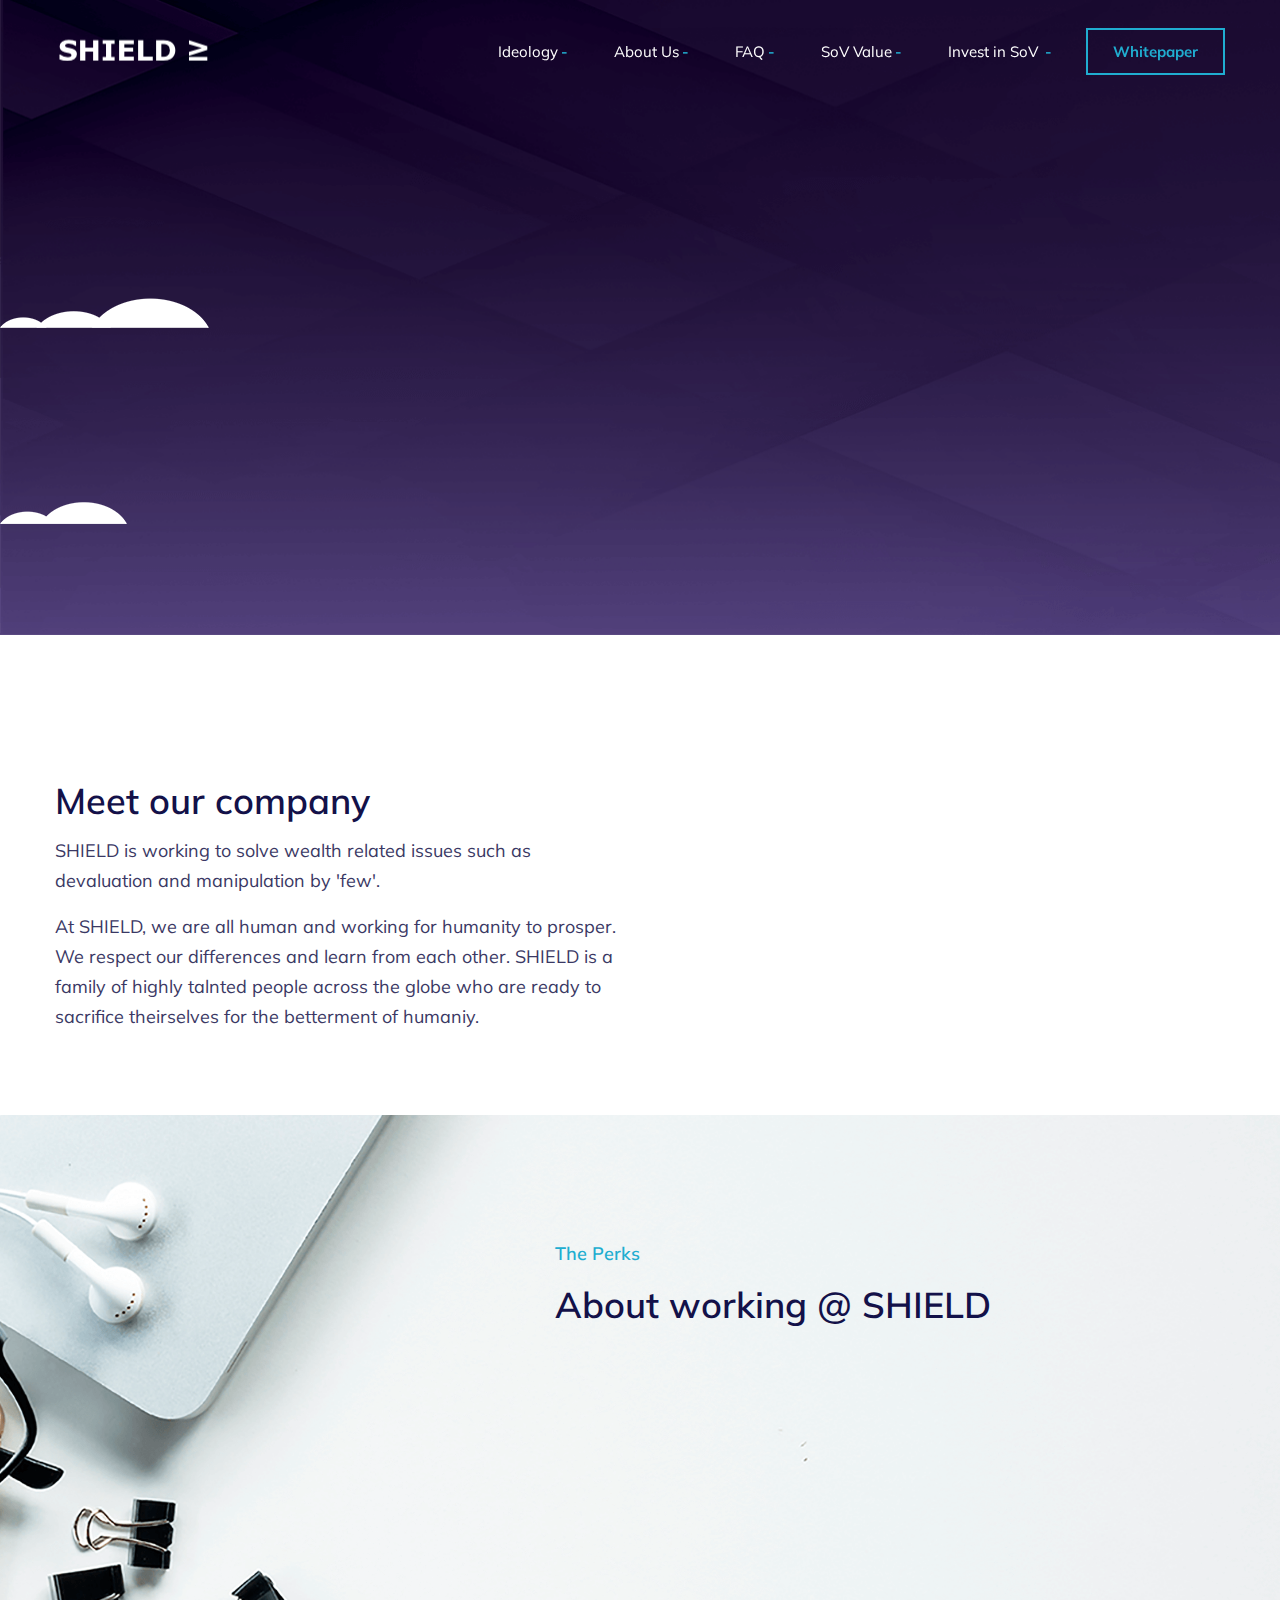
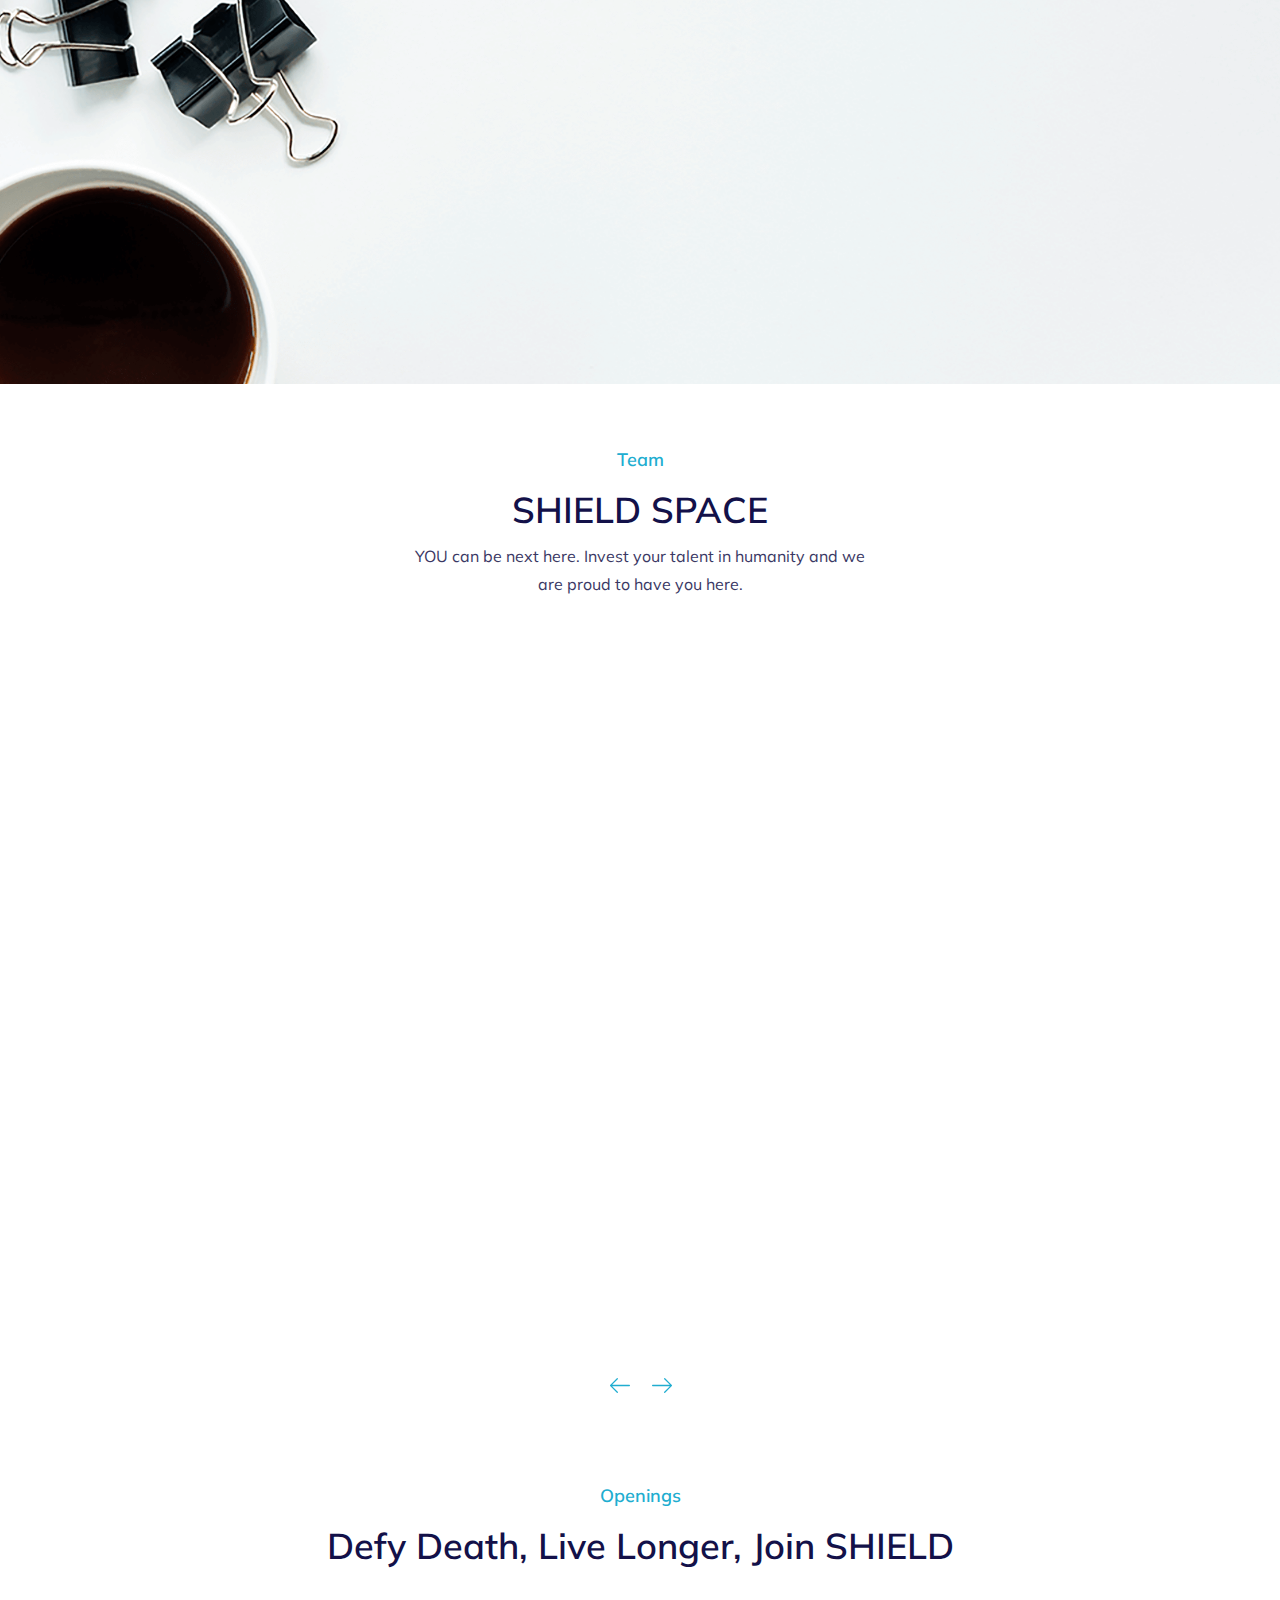
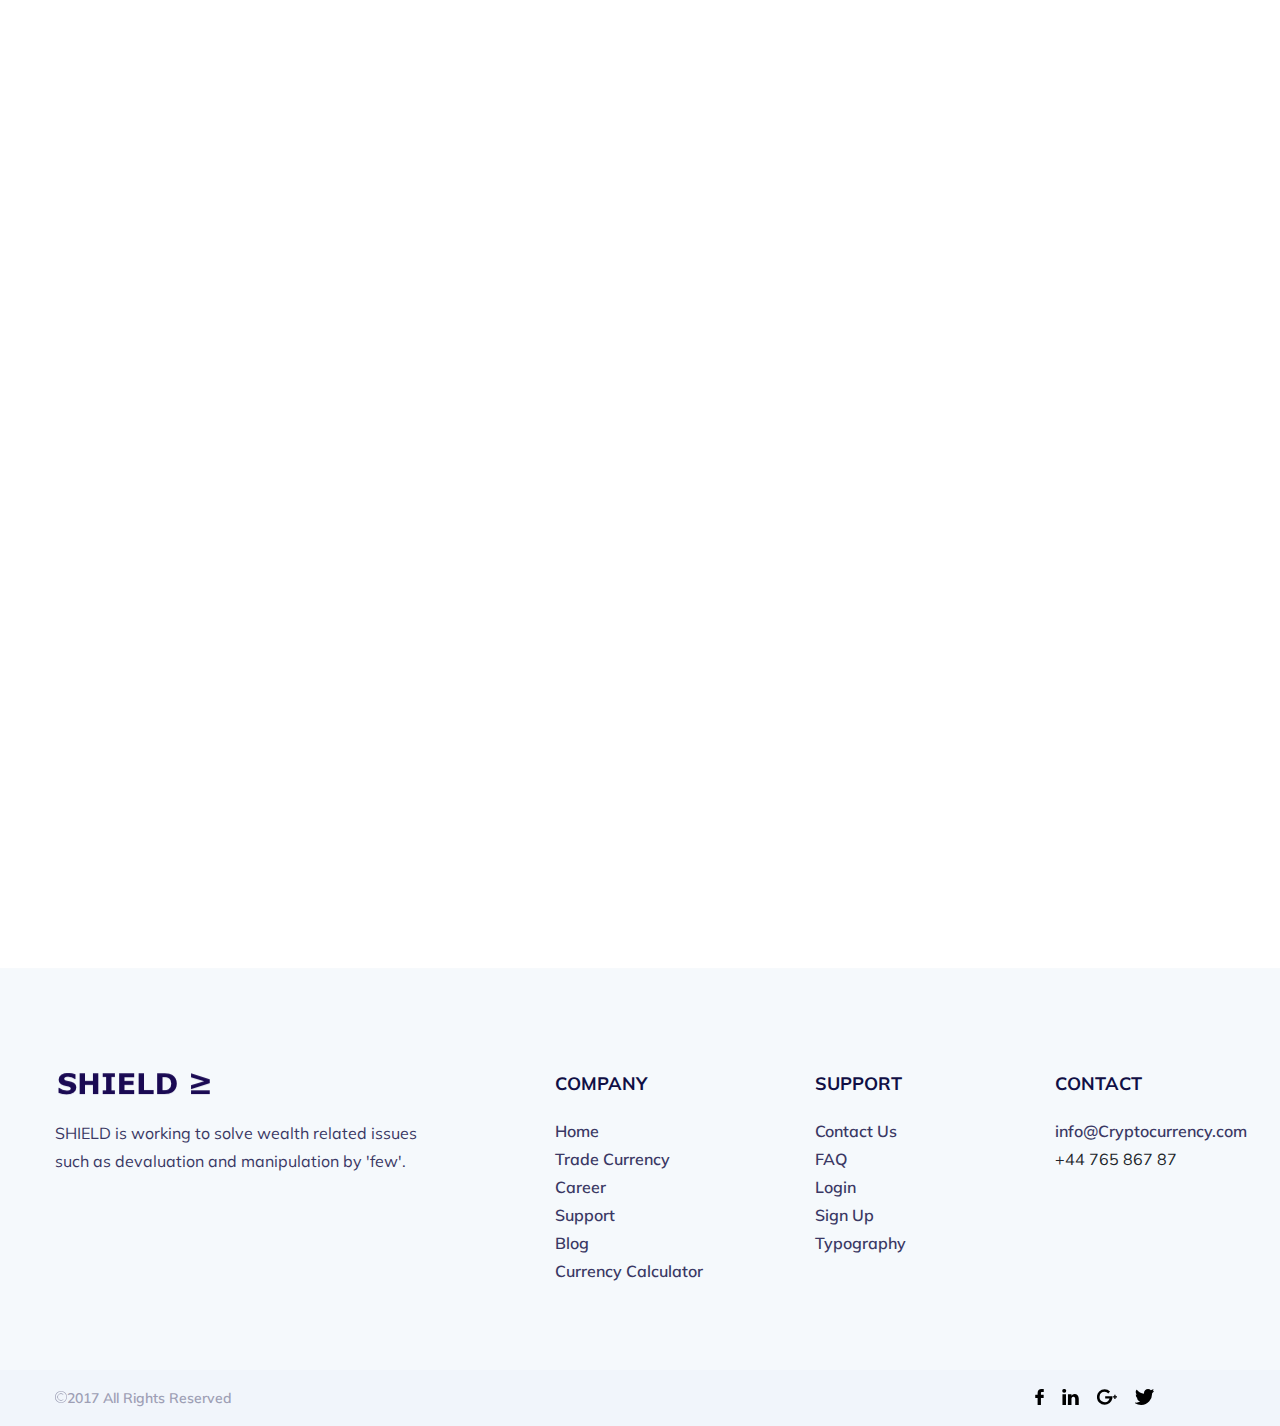
==== aboutus.html @ 5e4d2d0a "shield web update" ====
<!DOCTYPE html>
<html lang="en">
<head>
	<meta charset="UTF-8">
	<title>SHIELD | Store of Value</title>
	<meta name="viewport" content="width=device-width, initial-scale=1, maximum-scale=1.5">
	<!-- faveicon -->
	<link rel="shortcut icon" href="wp-content/themes/cryptocurrency-html/assets/img/favicon.png" type="image/png">
	<!-- Framework Css -->
	<link rel="stylesheet" type="text/css" href="wp-content/themes/cryptocurrency-html/assets/css/lib/bootstrap.min.css">
	<!-- Owl Carousel -->
	<link rel="stylesheet" type="text/css" href="wp-content/themes/cryptocurrency-html/assets/css/lib/owl.carousel.min.css">
	<!-- Slick Carousel -->
	<link rel="stylesheet" type="text/css" href="wp-content/themes/cryptocurrency-html/assets/css/lib/slick.css">
	<!-- Animation -->
	<link rel="stylesheet" type="text/css" href="wp-content/themes/cryptocurrency-html/assets/css/lib/animations.min.css">
	<!-- Google Font -->
	<link href="https://fonts.googleapis.com/css?family=Muli:300,400,400i,600,700,700i,800,900" rel="stylesheet">
	<!-- Style Theme -->
	<link rel="stylesheet" type="text/css" href="wp-content/themes/cryptocurrency-html/assets/css/style.css">
	<!-- Responsive Theme -->
	<link rel="stylesheet" type="text/css" href="wp-content/themes/cryptocurrency-html/assets/css/responsive.css">
	<!-- Style Straight Theme -->
	<link rel="stylesheet" type="text/css" href="wp-content/themes/cryptocurrency-html/assets/css/style-straight.css">

    	<!-- Google Tag Manager -->
    <script>
        (function(w,d,s,l,i){w[l]=w[l]||[];w[l].push({'gtm.start':
		new Date().getTime(),event:'gtm.js'});var f=d.getElementsByTagName(s)[0],
		j=d.createElement(s),dl=l!='dataLayer'?'&l='+l:'';j.async=true;j.src=
		'https://www.googletagmanager.com/gtm.js?id='+i+dl;f.parentNode.insertBefore(j,f);
		})(window,document,'script','dataLayer','GTM-MT6DCKQ');
    </script>
    <!-- End Google Tag Manager -->
	 </head>
<body class="about">
<div class="wrapper">
	<!--===================== Header ========================-->
	<header>
		<div class="container">
			<div class="row align-items-center">
				<div class="col-xl-3 col-lg-3 col-md-12">
					<a href="index.html">
						<img src="wp-content/themes/cryptocurrency-html/assets/img/logo.png" class="logo" alt="images">
					</a>
				</div>
				<div class="col-xl-9 col-lg-9 col-md-12 text-right">
					<!--===================== Header Block ========================-->
					<div class="header-block">
						<ul id="accordion"  class="nav-menu list-unstyled list-inline">
							<li class="list-inline-item"><a href="#">Ideology<span>-</span></a></li>
							<li class="list-inline-item"><a href="aboutus.html">About Us<span>-</span></a></li>
							<li class="list-inline-item"><a href="faq.html">FAQ<span>-</span></a></li>
							<li class="list-inline-item"><a href="#">SoV Value<span>-</span></a></li>
							<li class="list-inline-item"><a href="#">Invest in SoV <span>-</span></a></li>
						</ul>
						<div class="text-center">
							<a href="#contact" class="blue-brd-btn">Whitepaper</a>
						</div>
					</div>
					<button class="mobile-btn">
						<span></span>
					</button>
					<!--===================== End of Header Block ========================-->
				</div>
			</div>
		</div>
	</header>
	<!--===================== End of Header ========================-->
	<!--===================== First Section ========================-->
	<div class="first-section animatedParent">
		<div class="container">
			<div class="row">
				<div class="col-xl-6 col-lg-6 col-md-6 col-12 animated bounceInLeft">
					<div class="text">
						<h1>SHIELD</h1>
						<span class="d-flex align-items-center"><b class="line">&nbsp;</b>At service to humanity<b class="line">&nbsp;</b></span>
					</div>
				</div>
				<div class="col-xl-6 col-lg-6 col-md-6 col-12 animated bounceInRight position-relative">
					<img src="wp-content/themes/cryptocurrency-html/assets/img/about-img.jpg" alt="about-img">
				</div>
			</div>
		</div>
		<div class="cloud">&nbsp;</div>
		<div class="cloud-two">&nbsp;</div>
		<div class="mini-cloud"></div>
		<div class="mini-cloud two"></div>
		<div class="mini-cloud three"></div>
	</div>
	<!--===================== End of First Section ========================-->
	<div class="container">
		<div class="row">
			<div class="col-xl-6 text-about">
				<h2 class="h2-main">Meet our company</h2>
				<p>SHIELD is working to solve wealth related issues such as devaluation and manipulation by 'few'.</p><br>
				<p>At SHIELD, we are all human and working for humanity to prosper. We respect our differences and learn from each other. SHIELD is a family of highly talnted people across the globe who are ready to sacrifice theirselves for the betterment of humaniy.</p>
			</div>
		</div>
	</div>
	<!--===================== About Working ========================-->
	<div class="about-working">
		<div class="container">
			<div class="row">
				<div class="col-xl-5">&nbsp;</div>
				<div class="col-xl-7 col-12">
					<div class="text-head">
						<h5>The Perks</h5>
						<h2 class="h2-main">About working @ SHIELD </h2>
					</div><!--text-head-->
					<ul class="list-unstyled animatedParent">
						<li class="d-flex align-items-center animated bounceInRight delay-250">
							<img src="wp-content/themes/cryptocurrency-html/assets/img/p.svg" alt="icon-about">
							<div class="content">
								<h5>Work Hours</h5>
								<p>No specific working hours, We work on solutions.</p>
							</div>
						</li>
						<li class="d-flex align-items-center animated bounceInRight delay-500">
							<img src="wp-content/themes/cryptocurrency-html/assets/img/p.svg" alt="icon-about">
							<div class="content">
								<h5>Greate co-workers</h5>
								<p>Not only world's best talent but also great people to be with.</p>
							</div>
						</li>
						<li class="d-flex align-items-center animated bounceInRight delay-750">
							<img src="wp-content/themes/cryptocurrency-html/assets/img/p.svg" alt="icon-about">
							<div class="content">
								<h5>Opportunities</h5>
								<p>Get paid for learning something new and time to work on your projects</p>
							</div>
						</li>
						<li class="d-flex align-items-center animated bounceInRight delay-1000">
							<img src="wp-content/themes/cryptocurrency-html/assets/img/p.svg" alt="icon-about">
							<div class="content">
								<h5>Partner</h5>
								<p>From the first day you have share in SHIELD. We grow together.</p>
							</div>
						</li>
						<li class="d-flex align-items-center animated bounceInRight delay-1250">
							<img src="wp-content/themes/cryptocurrency-html/assets/img/p.svg" alt="icon-about">
							<div class="content">
								<h5>Ambassador</h5>
								<p>Every employee is SHIELD ambassador in his/her world and we equip you accordingly.</p>
							</div>
						</li>
						<li class="d-flex align-items-center animated bounceInRight delay-1250">
							<img src="wp-content/themes/cryptocurrency-html/assets/img/p.svg" alt="icon-about">
							<div class="content">
								<h5>Spirit</h5>
								<p>We respect differences, work alone or with team, at home or at office.</p>
							</div>
						</li>
					</ul>
				</div>
			</div>
		</div>
	</div>
	<!--===================== End of About Working ========================-->
	<!--===================== Team Slider ========================-->
	<div class="container team-slider-text">
		<div class="row">
			<div class="col-xl-12">
				<div class="text-head text-center">
					<h5>Team</h5>
					<h2 class="h2-main">SHIELD SPACE</h2>
					<p>YOU can be next here. Invest your talent in humanity and we are proud to have you here. </p>
				</div><!--text-head-->
			</div>
		</div>
	</div>
	<div class="team-slider animatedParent">
		<div class="item animated bounceInRight delay-250">
			<img src="wp-content/themes/cryptocurrency-html/assets/img/ar.jpg" alt="Founder">
			<div class="info-team">
				<h5>Anna Gross</h5>
				<span>Project Manager</span>
				<div class="line">&nbsp;</div>
				<p>Lorem ipsum dolor sit amet, consectetur adipiscing elit, sed do eiusmod tempor incididunt ut labore et.</p>
				<a href="#"><svg version="1.1" id="Capa_1" xmlns="http://www.w3.org/2000/svg" xmlns:xlink="http://www.w3.org/1999/xlink" x="0px" y="0px" viewBox="0 0 510 510" style="enable-background:new 0 0 510 510;" xml:space="preserve"><g><g id="post-linkedin"><path d="M510,0H0c0,0,0,23,0,51v408c0,28,0,51,0,51h510c0,0,0-23,0-51V51C510,23,510,0,510,0zM153,433.5H76.5V204H153V433.5zM114.8,160.6c-25.5,0-45.9-20.4-45.9-45.9s20.4-45.9,45.9-45.9s45.9,20.4,45.9,45.9S140.2,160.6,114.8,160.6z M433.5,433.5H357V298.4c0-20.4-17.9-38.2-38.2-38.2s-38.2,17.9-38.2,38.2v135.1H204V204h76.5v30.6c12.8-20.4,40.8-35.7,63.8-35.7c48.5,0,89.2,40.8,89.2,89.3V433.5z"/></g></g></svg></a>
			</div>
		</div>
		<div class="item animated bounceInRight delay-500">
			<img src="wp-content/themes/cryptocurrency-html/assets/img/ar.jpg" alt="team-slider">
			<div class="info-team">
				<h5>Mariya Norman</h5>
				<span>Sales Manager</span>
				<div class="line">&nbsp;</div>
				<p>Lorem ipsum dolor sit amet, consectetur adipiscing elit, sed do eiusmod tempor incididunt ut labore et.</p>
				<a href="#"><svg version="1.1" id="Capa_15" xmlns="http://www.w3.org/2000/svg" xmlns:xlink="http://www.w3.org/1999/xlink" x="0px" y="0px" viewBox="0 0 510 510" style="enable-background:new 0 0 510 510;" xml:space="preserve"><g><g id="post-linkedin1"><path d="M510,0H0c0,0,0,23,0,51v408c0,28,0,51,0,51h510c0,0,0-23,0-51V51C510,23,510,0,510,0zM153,433.5H76.5V204H153V433.5zM114.8,160.6c-25.5,0-45.9-20.4-45.9-45.9s20.4-45.9,45.9-45.9s45.9,20.4,45.9,45.9S140.2,160.6,114.8,160.6z M433.5,433.5H357V298.4c0-20.4-17.9-38.2-38.2-38.2s-38.2,17.9-38.2,38.2v135.1H204V204h76.5v30.6c12.8-20.4,40.8-35.7,63.8-35.7c48.5,0,89.2,40.8,89.2,89.3V433.5z"/></g></g></svg></a>
			</div>
		</div>
		<div class="item animated bounceInRight delay-750">
			<img src="wp-content/themes/cryptocurrency-html/assets/img/ar.jpg" alt="team-slider">
			<div class="info-team">
				<h5>Sem Smith</h5>
				<span>Director Business Development</span>
				<div class="line">&nbsp;</div>
				<p>Lorem ipsum dolor sit amet, consectetur adipiscing elit, sed do eiusmod tempor incididunt ut labore et.</p>
				<a href="#"><svg version="1.1" id="Capa_14" xmlns="http://www.w3.org/2000/svg" xmlns:xlink="http://www.w3.org/1999/xlink" x="0px" y="0px" viewBox="0 0 510 510" style="enable-background:new 0 0 510 510;" xml:space="preserve"><g><g id="post-linkedin5"><path d="M510,0H0c0,0,0,23,0,51v408c0,28,0,51,0,51h510c0,0,0-23,0-51V51C510,23,510,0,510,0zM153,433.5H76.5V204H153V433.5zM114.8,160.6c-25.5,0-45.9-20.4-45.9-45.9s20.4-45.9,45.9-45.9s45.9,20.4,45.9,45.9S140.2,160.6,114.8,160.6z M433.5,433.5H357V298.4c0-20.4-17.9-38.2-38.2-38.2s-38.2,17.9-38.2,38.2v135.1H204V204h76.5v30.6c12.8-20.4,40.8-35.7,63.8-35.7c48.5,0,89.2,40.8,89.2,89.3V433.5z"/></g></g></svg></a>
			</div>
		</div>
		<div class="item animated bounceInRight delay-1000">
			<img src="wp-content/themes/cryptocurrency-html/assets/img/ar.jpg" alt="team-slider">
			<div class="info-team">
				<h5>Abdur Rehman</h5>
				<span>Founder</span>
				<div class="line">&nbsp;</div>
				<p>Entrepreneur, learner and implimentor. Working to find people who can meet the challange.</p>
				<a href="#"><svg version="1.1" id="Capa_13" xmlns="http://www.w3.org/2000/svg" xmlns:xlink="http://www.w3.org/1999/xlink" x="0px" y="0px" viewBox="0 0 510 510" style="enable-background:new 0 0 510 510;" xml:space="preserve"><g><g id="post-linkedin4"><path d="M510,0H0c0,0,0,23,0,51v408c0,28,0,51,0,51h510c0,0,0-23,0-51V51C510,23,510,0,510,0zM153,433.5H76.5V204H153V433.5zM114.8,160.6c-25.5,0-45.9-20.4-45.9-45.9s20.4-45.9,45.9-45.9s45.9,20.4,45.9,45.9S140.2,160.6,114.8,160.6z M433.5,433.5H357V298.4c0-20.4-17.9-38.2-38.2-38.2s-38.2,17.9-38.2,38.2v135.1H204V204h76.5v30.6c12.8-20.4,40.8-35.7,63.8-35.7c48.5,0,89.2,40.8,89.2,89.3V433.5z"/></g></g></svg></a>
			</div>
		</div>
		<div class="item animated bounceInRight delay-1250">
			<img src="wp-content/themes/cryptocurrency-html/assets/img/ar.jpg" alt="team-slider">
			<div class="info-team">
				<h5>Sem Smith</h5>
				<span>Director Business Development</span>
				<div class="line">&nbsp;</div>
				<p>Lorem ipsum dolor sit amet, consectetur adipiscing elit, sed do eiusmod tempor incididunt ut labore et.</p>
				<a href="#"><svg version="1.1" id="Capa_12" xmlns="http://www.w3.org/2000/svg" xmlns:xlink="http://www.w3.org/1999/xlink" x="0px" y="0px" viewBox="0 0 510 510" style="enable-background:new 0 0 510 510;" xml:space="preserve"><g><g id="post-linkedin3"><path d="M510,0H0c0,0,0,23,0,51v408c0,28,0,51,0,51h510c0,0,0-23,0-51V51C510,23,510,0,510,0zM153,433.5H76.5V204H153V433.5zM114.8,160.6c-25.5,0-45.9-20.4-45.9-45.9s20.4-45.9,45.9-45.9s45.9,20.4,45.9,45.9S140.2,160.6,114.8,160.6z M433.5,433.5H357V298.4c0-20.4-17.9-38.2-38.2-38.2s-38.2,17.9-38.2,38.2v135.1H204V204h76.5v30.6c12.8-20.4,40.8-35.7,63.8-35.7c48.5,0,89.2,40.8,89.2,89.3V433.5z"/></g></g></svg></a>
			</div>
		</div>
	</div>
	<!--===================== End of Team Slider ========================-->
	<!--===================== Join Us ========================-->
	<div class="container join-us">
		<div class="row">
			<div class="col-xl-12">
				<div class="text-head text-center">
					<h5>Openings</h5>
					<h2 class="h2-main">Defy Death, Live Longer, Join SHIELD</h2>
				</div><!--text-head-->
				<!--===================== Join Block ========================-->
				<ul class="animatedParent">
					<li class="d-flex justify-content-between align-items-center animated bounceInUp delay-250">
						<div class="inside">
							<h4>Scientist</h4>
							<p>Lorem ipsum dolor sit amet, consectetur adipiscing elit.</p>
						</div>
						<a href="#" class="see-brd-btn">Openings</a>
					</li>
					<li class="d-flex justify-content-between align-items-center animated bounceInUp delay-500">
						<div class="inside">
							<h4>Artist</h4>
							<p>Lorem ipsum dolor sit amet, consectetur adipiscing elit.</p>
						</div>
						<a href="#" class="see-brd-btn">Openings</a>
					</li>
					<li class="d-flex justify-content-between align-items-center animated bounceInUp delay-750">
						<div class="inside">
							<h4>Financing</h4>
							<p>Lorem ipsum dolor sit amet, consectetur adipiscing elit.</p>
						</div>
						<a href="#" class="see-brd-btn">Openings</a>
					</li>
					<li class="d-flex justify-content-between align-items-center animated bounceInUp delay-1000">
						<div class="inside">
							<h4>Accountancy</h4>
							<p>Lorem ipsum dolor sit amet, consectetur adipiscing elit.</p>
						</div>
						<a href="#" class="see-brd-btn">Openings</a>
					</li>
					<li class="d-flex justify-content-between align-items-center animated bounceInUp delay-1000">
						<div class="inside">
							<h4>Marketing</h4>
							<p>Lorem ipsum dolor sit amet, consectetur adipiscing elit.</p>
						</div>
						<a href="#" class="see-brd-btn">Openings</a>
					</li>
					<li class="d-flex justify-content-between align-items-center animated bounceInUp delay-1000">
						<div class="inside">
							<h4>Other</h4>
							<p>Lorem ipsum dolor sit amet, consectetur adipiscing elit.</p>
						</div>
						<a href="#" class="see-brd-btn">Openings</a>
					</li>
				</ul>
				<!--===================== End of Join Block ========================-->
			</div>
		</div>
	</div>
	<!--===================== End of Join Us ========================-->
	<!--===================== Footer ========================-->
	<footer>
		<div class="container">
			<div class="row footer-menu-wrap">
				<div class="col-xl-4 col-lg-4 col-md-6 col-12">
					<div class="logo">
						<a href="index.html"><img src="wp-content/themes/cryptocurrency-html/assets/img/footer-logo.png" alt="images"></a>
						<p>SHIELD is working to solve wealth related issues such as devaluation and manipulation by 'few'.</p>
					</div>
				</div>
				<div class="col-xl-3 col-lg-3 col-md-6 col-12">
					<div class="inside-column">
						<h4 class="title">Company</h4>
						<ul class="list-unstyled">
							<li><a href="index.html">Home</a></li>
							<li><a href="#trade-currency-straight">Trade Currency</a></li>
							<li><a href="#about-us-straight">Career</a></li>
							<li><a href="#contact-straight">Support</a></li>
							<li><a href="#blog-grid-straight">Blog</a></li>
							<li><a href="#calculator-straight">Currency Calculator</a></li>
						</ul>
					</div>
				</div>
				<div class="col-xl-3 col-lg-2 col-md-6 col-12">
					<div class="inside">
						<h4 class="title">Support</h4>
						<ul class="list-unstyled">
							<li><a href="#contact-straight">Contact Us</a></li>
							<li><a href="#faq-straight">FAQ</a></li>
							<li><a href="#login-straight">Login</a></li>
							<li><a href="#sign-up-straight">Sign Up</a></li>
							<li><a href="#typography">Typography</a></li>
						</ul>
					</div>
				</div>
				<div class="col-xl-2 col-lg-3 col-md-6 col-12">
					<h4 class="title">Contact</h4>
					<ul class="list-unstyled">
						<li><a href="#">info@Cryptocurrency.com</a></li>
						<li>+44 765 867 87</li>
					</ul>
				</div>
			</div>
		</div>
		<!--===================== Copyright ========================-->
		<div class="copyright">
			<div class="container">
				<div class="row align-items-center">
					<div class="col-md-6 col-6">
						<p><img class="svg social-link" src="wp-content/themes/cryptocurrency-html/assets/img/copyright.svg" alt="images">2017 All Rights Reserved</p>
					</div>
					<div class="col-md-6 col-6">
						<div class="footer-social-wrapper">
							<a href="#">
								<svg xmlns="http://www.w3.org/2000/svg" width="9" height="16" viewBox="0 0 16 30">
									<path id="f" class="cls-1" d="M2246.4,13660h-3.84c-4.31,0-7.1,2.9-7.1,7.4v3.4h-3.86a0.622,0.622,0,0,0-.6.6v4.9a0.561,0.561,0,0,0,.6.6h3.86v12.5a0.624,0.624,0,0,0,.61.6h5.03a0.622,0.622,0,0,0,.6-0.6v-12.5h4.51a0.564,0.564,0,0,0,.61-0.6v-4.9a0.453,0.453,0,0,0-.18-0.4,0.666,0.666,0,0,0-.42-0.2h-4.52v-2.9c0-1.4.33-2.1,2.11-2.1h2.59a0.622,0.622,0,0,0,.6-0.6v-4.6A0.622,0.622,0,0,0,2246.4,13660Z" transform="translate(-2231 -13660)"></path>
								</svg>
							</a>
							<a href="#">
								<svg xmlns="http://www.w3.org/2000/svg" width="17" height="16" viewBox="0 0 32 31">
									<path id="in" class="cls-1" d="M2329,13679v12h-6.86v-11.2c0-2.8-.99-4.7-3.47-4.7a3.781,3.781,0,0,0-3.52,2.5,5.146,5.146,0,0,0-.23,1.7v11.7h-6.86s0.09-19,0-20.9h6.86v2.9c-0.01.1-.03,0.1-0.05,0.1h0.05v-0.1a6.812,6.812,0,0,1,6.18-3.4C2325.62,13669.6,2329,13672.6,2329,13679Zm-28.12-19a3.622,3.622,0,0,0-3.88,3.6,3.567,3.567,0,0,0,3.79,3.6h0.05A3.609,3.609,0,1,0,2300.88,13660Zm-3.47,31h6.86v-20.9h-6.86v20.9Z" transform="translate(-2297 -13660)"></path>
								</svg>
							</a>
							<a href="#">
								<svg xmlns="http://www.w3.org/2000/svg" width="20" height="16" viewBox="0 0 39.18 30.4">
									<path id="g" class="cls-1" d="M2396.48,13673.8h-14.04v4.7h8.57a10.039,10.039,0,1,1-9.57-13.1,9.772,9.772,0,0,1,7.13,3l3.4-3.7a14.923,14.923,0,0,0-10.53-4.4,15.2,15.2,0,0,0,0,30.4,15.382,15.382,0,0,0,15.04-12.2v-4.7h0Zm9.12,0h-2.87v-2.9h-2.46v2.9h-2.87v2.5h2.87v2.9h2.46v-2.9h2.87v-2.5Z" transform="translate(-2366.41 -13660.3)"></path>
								</svg>
							</a>
							<a href="#">
								<svg xmlns="http://www.w3.org/2000/svg" width="19" height="16" viewBox="0 0 37 31">
									<path id="t" class="cls-1" d="M2477.16,13663.6a11.4,11.4,0,0,1-1.79.6,7.626,7.626,0,0,0,1.61-2.9,0.513,0.513,0,0,0-.19-0.6,0.583,0.583,0,0,0-.68-0.1,12.96,12.96,0,0,1-4.16,1.7,7.79,7.79,0,0,0-5.56-2.3,8.016,8.016,0,0,0-7.95,8.1,10.152,10.152,0,0,0,.07,1.1,20.1,20.1,0,0,1-13.96-7.6,0.5,0.5,0,0,0-.51-0.2,0.518,0.518,0,0,0-.47.3,8.22,8.22,0,0,0,.82,9.3,4.52,4.52,0,0,1-1.07-.5,0.445,0.445,0,0,0-.58.1,0.589,0.589,0,0,0-.3.5v0.1a8.331,8.331,0,0,0,3.89,7,1.329,1.329,0,0,0-.61-0.1,0.442,0.442,0,0,0-.56.2,0.616,0.616,0,0,0-.12.6,8.051,8.051,0,0,0,5.82,5.4,13.329,13.329,0,0,1-7.51,2.2,9.421,9.421,0,0,1-1.68-.1,0.608,0.608,0,0,0-.64.4,0.563,0.563,0,0,0,.24.7,20.894,20.894,0,0,0,11.59,3.5,20.343,20.343,0,0,0,15.96-7.2,23.09,23.09,0,0,0,5.54-14.8c0-.2-0.01-0.4-0.01-0.7a14.182,14.182,0,0,0,3.55-3.8,0.729,0.729,0,0,0-.04-0.8A0.6,0.6,0,0,0,2477.16,13663.6Z" transform="translate(-2441 -13660)"></path>
								</svg>
							</a>
						</div>
					</div>
				</div>
			</div>
		</div>
		<!--===================== End of Copyright ========================-->
	</footer>
	<!--===================== End of Footer ========================-->
</div><!--wrapper-->
<script src="wp-content/themes/cryptocurrency-html/assets/js/lib/jquery-3.2.1.js"></script>
<script src="wp-content/themes/cryptocurrency-html/assets/js/lib/popper.min.js"></script>
<script src="wp-content/themes/cryptocurrency-html/assets/js/lib/bootstrap.min.js"></script>
<script src="wp-content/themes/cryptocurrency-html/assets/js/lib/owl.carousel.min.js"></script>
<script src="wp-content/themes/cryptocurrency-html/assets/js/lib/masonry.pkgd.min.js"></script>
<script src="wp-content/themes/cryptocurrency-html/assets/js/lib/slick.min.js"></script>
<script src="wp-content/themes/cryptocurrency-html/assets/js/lib/css3-animate-it.js"></script>
<script src="wp-content/themes/cryptocurrency-html/assets/js/main.js"></script>
</body>
</html>
---- wp-content/themes/cryptocurrency-html/assets/css/lib/animations.min.css ----
@media only screen and (min-width: 1200px){
    /*animations*/

    /******************
    * Bounce in right *
    *******************/


    .animated { 
        -webkit-animation-duration: 1s; 
        animation-duration: 1s; 
        -webkit-animation-fill-mode: both; 
        animation-fill-mode: both; 
    } 
    .slow{
         -webkit-animation-duration: 1.5s; 
        animation-duration: 1.5s; 
        -webkit-animation-fill-mode: both; 
        animation-fill-mode: both; 
    }
    .slower{
         -webkit-animation-duration: 2s; 
        animation-duration: 2s; 
        -webkit-animation-fill-mode: both; 
        animation-fill-mode: both; 
    }
    .slowest{
         -webkit-animation-duration: 3s; 
        animation-duration: 3s; 
        -webkit-animation-fill-mode: both; 
        animation-fill-mode: both; 
    }

    /* Added by Andy Meetan */
    .delay-250 {
        -webkit-animation-delay:0.25s;
        -moz-animation-delay:0.25s;
        -o-animation-delay:0.25s;
        animation-delay:0.25s;
    }
    .delay-500 {
        -webkit-animation-delay:0.5s;
        -moz-animation-delay:0.5s;
        -o-animation-delay:0.5s;
        animation-delay:0.5s;
    }
    .delay-750 {
        -webkit-animation-delay:0.75s;
        -moz-animation-delay:0.75s;
        -o-animation-delay:0.75s;
        animation-delay:0.75s;
    }
    .delay-1000 {
        -webkit-animation-delay:1.0s;
        -moz-animation-delay:1.0s;
        -o-animation-delay:1.0s;
        animation-delay:1.0s;
    }
    .delay-1250 {
        -webkit-animation-delay:1.25s;
        -moz-animation-delay:1.25s;
        -o-animation-delay:1.25s;
        animation-delay:1.25s;
    }
    .delay-1500 {
        -webkit-animation-delay:1.5s;
        -moz-animation-delay:1.5s;
        -o-animation-delay:1.5s;
        animation-delay:1.5s;
    }
    .delay-1750 {
        -webkit-animation-delay:1.75s;
        -moz-animation-delay:1.75s;
        -o-animation-delay:1.75s;
        animation-delay:1.75s;
    }
    .delay-2000 {
        -webkit-animation-delay:2.0s;
        -moz-animation-delay:2.0s;
        -o-animation-delay:2.0s;
        animation-delay:2.0s;
    }
    .delay-2500 {
        -webkit-animation-delay:2.5s;
        -moz-animation-delay:2.5s;
        -o-animation-delay:2.5s;
        animation-delay:2.5s;
    }
    .delay-2000 {
        -webkit-animation-delay:2.0s;
        -moz-animation-delay:2.0s;
        -o-animation-delay:2.0s;
        animation-delay:2.0s;
    }
    .delay-2500 {
        -webkit-animation-delay:2.5s;
        -moz-animation-delay:2.5s;
        -o-animation-delay:2.5s;
        animation-delay:2.5s;
    }
    .delay-3000 {
        -webkit-animation-delay:3.0s;
        -moz-animation-delay:3.0s;
        -o-animation-delay:3.0s;
        animation-delay:3.0s;
    }
    .delay-3500 {
        -webkit-animation-delay:3.5s;
        -moz-animation-delay:3.5s;
        -o-animation-delay:3.5s;
        animation-delay:3.5s;
    }

    .bounceInRight, .bounceInLeft, .bounceInUp, .bounceInDown{
        opacity:0;
        -webkit-transform: translateX(400px); 
        transform: translateX(400px); 
    }
    .fadeInRight, .fadeInLeft, .fadeInUp, .fadeInDown{
        opacity:0;
        -webkit-transform: translateX(400px); 
        transform: translateX(400px); 
    }

    .flipInX, .flipInY, .rotateIn, .rotateInUpLeft, .rotateInUpRight, .rotateInDownLeft, .rotateDownUpRight, .rollIn{
        opacity:0;
    }

    .lightSpeedInRight, .lightSpeedInLeft{
        opacity:0;
        -webkit-transform: translateX(400px); 
        transform: translateX(400px); 
    }

    /***********
    * bounceIn *
    ************/
    @-webkit-keyframes bounceIn { 
        0% { 
            opacity: 0; 
            -webkit-transform: scale(.3); 
        } 

        50% { 
            opacity: 1; 
            -webkit-transform: scale(1.05); 
        } 

        70% { 
            -webkit-transform: scale(.9); 
        } 

        100% { 
             -webkit-transform: scale(1); 
        } 
    } 

    @keyframes bounceIn { 
        0% { 
            opacity: 0; 
            transform: scale(.3); 
        } 

        50% { 
            opacity: 1; 
            transform: scale(1.05); 
        } 

        70% { 
            transform: scale(.9); 
        } 

        100% { 
            transform: scale(1); 
        } 
    } 

    .bounceIn.go { 
        -webkit-animation-name: bounceIn; 
        animation-name: bounceIn; 
    }

    /****************
    * bounceInRight *
    ****************/

    @-webkit-keyframes bounceInRight { 
        0% { 
            opacity: 0; 
            
            -webkit-transform: translateX(400px); 
        } 
        60% { 
            
            -webkit-transform: translateX(-30px); 
        } 
        80% { 
            -webkit-transform: translateX(10px); 
        } 
        100% {
        opacity: 1;
         
            -webkit-transform: translateX(0); 
        } 
    } 

    @keyframes bounceInRight { 
        0% { 
            opacity: 0; 
            
            transform: translateX(400px); 
        } 
        60% { 
            
            transform: translateX(-30px); 
        } 
        80% { 
            transform: translateX(10px); 
        } 
        100% {
        opacity: 1;
         
            transform: translateX(0); 
        } 
    } 


    .bounceInRight.go { 
        -webkit-animation-name: bounceInRight; 
        animation-name: bounceInRight; 
    }

    /******************
    * Bounce in left *
    *******************/

    @-webkit-keyframes bounceInLeft { 
        0% { 
            opacity: 0; 
            
            -webkit-transform: translateX(-400px); 
        } 
        60% { 
           
            -webkit-transform: translateX(30px); 
        } 
        80% { 
            -webkit-transform: translateX(-10px); 
        } 
        100% {
            opacity: 1;
             
            -webkit-transform: translateX(0); 
        } 
    } 

    @keyframes bounceInLeft { 
        0% { 
            opacity: 0; 
            
            transform: translateX(-400px); 
        } 
        60% { 
           
            transform: translateX(30px); 
        } 
        80% { 
            transform: translateX(-10px); 
        } 
        100% {
            opacity: 1;
             
            transform: translateX(0); 
        } 
    } 

    .bounceInLeft.go { 
        -webkit-animation-name: bounceInLeft; 
        animation-name: bounceInLeft; 
    }

    /******************
    * Bounce in up *
    *******************/

    @-webkit-keyframes bounceInUp { 
        0% { 
            opacity: 0; 
            
            -webkit-transform: translateY(400px); 
        } 
        60% { 
           
            -webkit-transform: translateY(-30px); 
        } 
        80% { 
            -webkit-transform: translateY(10px); 
        } 
        100% {
            opacity: 1;
             
            -webkit-transform: translateY(0); 
        } 
    } 

    @keyframes bounceInUp { 
        0% { 
            opacity: 0; 
            
            transform: translateY(400px); 
        } 
        60% { 
           
            transform: translateY(-30px); 
        } 
        80% { 
            transform: translateY(10px); 
        } 
        100% {
            opacity: 1;
             
            transform: translateY(0); 
        } 
    } 

    .bounceInUp.go { 
        -webkit-animation-name: bounceInUp; 
        animation-name: bounceInUp; 
    }


    /******************
    * Bounce in down *
    *******************/

    @-webkit-keyframes bounceInDown { 
        0% { 
            opacity: 0; 
            
            -webkit-transform: translateY(-400px); 
        } 
        60% { 
           
            -webkit-transform: translateY(30px); 
        } 
        80% { 
            -webkit-transform: translateY(-10px); 
        } 
        100% {
            opacity: 1;
             
            -webkit-transform: translateY(0); 
        } 
    } 

    @keyframes bounceInDown { 
        0% { 
            opacity: 0; 
            
            transform: translateY(-400px); 
        } 
        60% { 
           
            transform: translateY(30px); 
        } 
        80% { 
            transform: translateY(-10px); 
        } 
        100% {
            opacity: 1;
             
            transform: translateY(0); 
        } 
    } 

    .bounceInDown.go { 
        -webkit-animation-name: bounceInDown; 
        animation-name: bounceInDown; 
    }


    /**********
    * Fade In *
    **********/ 
    @-webkit-keyframes fadeIn { 
        0% {opacity: 0;} 
        100% {opacity: 1;
            display:block;} 
    } 
    @keyframes fadeIn { 
        0% {opacity: 0;} 
        100% {opacity: 1;
            display:block;} 
    }
    .fadeIn{
        opacity:0;
    }
    .fadeIn.go { 
        -webkit-animation-name: fadeIn; 
        animation-name: fadeIn; 
    }

    /**********
    * Grow in *
    ***********/

    @-webkit-keyframes growIn { 
        0% { 
            -webkit-transform: scale(0.2); 
            opacity:0;
        } 
        50% { 
            -webkit-transform: scale(1.2); 
            
        } 
        100% { 
            -webkit-transform: scale(1); 
            opacity:1;
        } 
    } 
    @keyframes growIn { 
        0% { 
            transform: scale(0.2); 
            opacity:0;
        } 
        50% { 
            transform: scale(1.2); 
            
        } 
        100% { 
            transform: scale(1); 
            opacity:1;
        } 
    } 
    .growIn { 

        -webkit-transform: scale(0.2);
        transform: scale(0.2);
        opacity:0;
    }
    .growIn.go{
        -webkit-animation-name: growIn; 
        animation-name: growIn; 
    }

    /********
    * Shake *
    ********/
    @-webkit-keyframes shake { 
        0%, 100% {-webkit-transform: translateX(0);} 
        10%, 30%, 50%, 70%, 90% {-webkit-transform: translateX(-10px);} 
        20%, 40%, 60%, 80% {-webkit-transform: translateX(10px);} 
    } 
    @keyframes shake { 
        0%, 100% {transform: translateX(0);} 
        10%, 30%, 50%, 70%, 90% {transform: translateX(-10px);} 
        20%, 40%, 60%, 80% {transform: translateX(10px);} 
    } 
    .shake.go { 
        -webkit-animation-name: shake; 
        animation-name: shake; 
    }

    /********
    * ShakeUp *
    ********/
    @-webkit-keyframes shakeUp { 
        0%, 100% {-webkit-transform: translateY(0);} 
        10%, 30%, 50%, 70%, 90% {-webkit-transform: translateY(-10px);} 
        20%, 40%, 60%, 80% {-webkit-transform: translateY(10px);} 
    } 
    @keyframes shakeUp { 
        0%, 100% {transform: translateY(0);} 
        10%, 30%, 50%, 70%, 90% {transform: translateY(-10px);} 
        20%, 40%, 60%, 80% {transform: translateY(10px);} 
    } 
    .shakeUp.go { 
        -webkit-animation-name: shakeUp; 
        animation-name: shakeUp; 
    }

    /*************
    * FadeInLeft *
    *************/

    @-webkit-keyframes fadeInLeft { 
        0% { 
            opacity: 0; 
            -webkit-transform: translateX(-400px); 
        } 
        50%{
           opacity: 0.3; 
        }
        100% { 
            opacity: 1; 
            -webkit-transform: translateX(0); 
        } 
    } 
    @keyframes fadeInLeft { 
        0% { 
            opacity: 0; 
            transform: translateX(-400px); 
        } 
        50%{
           opacity: 0.3; 
        }
        100% { 
            opacity: 1; 
            transform: translateX(0); 
        } 
    } 
    .fadeInLeft{ 
        opacity: 0; 
        -webkit-transform: translateX(-400px); 
        transform: translateX(-400px);
    }
    .fadeInLeft.go { 
        -webkit-animation-name: fadeInLeft; 
        animation-name: fadeInLeft; 
    }


    /*************
    * FadeInRight *
    *************/

    @-webkit-keyframes fadeInRight { 
        0% { 
            opacity: 0; 
            -webkit-transform: translateX(400px); 
        } 
        50%{
           opacity: 0.3; 
        }
        100% { 
            opacity: 1; 
            -webkit-transform: translateX(0); 
        } 
    } 
    @keyframes fadeInRight { 
        0% { 
            opacity: 0; 
            transform: translateX(400px); 
        } 
        50%{
           opacity: 0.3; 
        }
        100% { 
            opacity: 1; 
            transform: translateX(0); 
        } 
    } 
    .fadeInRight{ 
        opacity: 0; 
        -webkit-transform: translateX(400px); 
        transform: translateX(400px);
    }
    .fadeInRight.go { 
        -webkit-animation-name: fadeInRight; 
        animation-name: fadeInRight; 
    }

    /*************
    * FadeInUp *
    *************/

    @-webkit-keyframes fadeInUp { 
        0% { 
            opacity: 0; 
            -webkit-transform: translateY(400px); 
        } 
        50%{
           opacity: 0.3; 
        }
        100% { 
            opacity: 1; 
            -webkit-transform: translateY(0); 
        } 
    } 
    @keyframes fadeInUp { 
        0% { 
            opacity: 0; 
            transform: translateY(400px); 
        } 
        50%{
           opacity: 0.3; 
        }
        100% { 
            opacity: 1; 
            transform: translateY(0); 
        } 
    } 
    .fadeInUp{ 
        opacity: 0; 
        -webkit-transform: translateY(400px); 
        transform: translateY(400px);
    }
    .fadeInUp.go { 
        -webkit-animation-name: fadeInUp; 
        animation-name: fadeInUp; 
    }

    /*************
    * FadeInDown *
    *************/

    @-webkit-keyframes fadeInDown { 
        0% { 
            opacity: 0; 
            -webkit-transform: translateY(-400px); 
        } 
        50%{
           opacity: 0.3; 
        }
        100% { 
            opacity: 1; 
            -webkit-transform: translateY(0); 
        } 
    } 
    @keyframes fadeInDown { 
        0% { 
            opacity: 0; 
            transform: translateY(-400px); 
        } 
        50%{
           opacity: 0.3; 
        }
        100% { 
            opacity: 1; 
            transform: translateY(0); 
        } 
    } 
    .fadeInDown{ 
        opacity: 0; 
        -webkit-transform: translateY(-400px); 
        transform: translateY(-400px);
    }
    .fadeInDown.go { 
        -webkit-animation-name: fadeInDown; 
        animation-name: fadeInDown; 
    }

    /*****************
    * rotateIn *
    *****************/
    @-webkit-keyframes rotateIn { 
        0% { 
            -webkit-transform-origin: center center; 
            -webkit-transform: rotate(-200deg); 
            opacity: 0; 
        } 
        100% { 
            -webkit-transform-origin: center center; 
            -webkit-transform: rotate(0); 
            opacity: 1; 
        } 
    } 
    @keyframes rotateIn { 
        0% { 
            transform-origin: center center; 
            transform: rotate(-200deg); 
            opacity: 0; 
        } 
        100% { 
            transform-origin: center center; 
            transform: rotate(0); 
            opacity: 1; 
        } 
    } 
    .rotateIn.go { 
        -webkit-animation-name: rotateIn; 
        animation-name: rotateIn; 
    }

    /*****************
    * rotateInUpLeft *
    *****************/

    @-webkit-keyframes rotateInUpLeft { 
        0% { 
            -webkit-transform-origin: left bottom; 
            -webkit-transform: rotate(90deg); 
            opacity: 0; 
        } 
        100% { 
            -webkit-transform-origin: left bottom; 
            -webkit-transform: rotate(0); 
            opacity: 1; 
        } 
    } 
    @keyframes rotateInUpLeft { 
        0% { 
            transform-origin: left bottom; 
            transform: rotate(90deg); 
            opacity: 0; 
        } 
        100% { 
            transform-origin: left bottom; 
            transform: rotate(0); 
            opacity: 1; 
        } 
    } 
    .rotateInUpLeft.go { 
        -webkit-animation-name: rotateInUpLeft; 
        animation-name: rotateInUpLeft; 
    }

    /*******************
    * rotateInDownLeft *
    *******************/
    @-webkit-keyframes rotateInDownLeft { 
        0% { 
            -webkit-transform-origin: left bottom; 
            -webkit-transform: rotate(-90deg); 
            opacity: 0; 
        } 
        100% { 
            -webkit-transform-origin: left bottom; 
            -webkit-transform: rotate(0); 
            opacity: 1; 
        } 
    } 
    @keyframes rotateInDownLeft { 
        0% { 
            transform-origin: left bottom; 
            transform: rotate(-90deg); 
            opacity: 0; 
        } 
        100% { 
            transform-origin: left bottom; 
            transform: rotate(0); 
            opacity: 1; 
        } 
    } 
    .rotateInDownLeft.go { 
        -webkit-animation-name: rotateInDownLeft; 
        animation-name: rotateInDownLeft; 
    }

    /******************
    * rotateInUpRight *
    *******************/

    @-webkit-keyframes rotateInUpRight { 
        0% { 
            -webkit-transform-origin: right bottom; 
            -webkit-transform: rotate(-90deg); 
            opacity: 0; 
        } 
        100% { 
            -webkit-transform-origin: right bottom; 
            -webkit-transform: rotate(0); 
            opacity: 1; 
        } 
    } 
    @keyframes rotateInUpRight { 
        0% { 
            transform-origin: right bottom; 
            transform: rotate(-90deg); 
            opacity: 0; 
        } 
        100% { 
            transform-origin: right bottom; 
            transform: rotate(0); 
            opacity: 1; 
        } 
    } 
    .rotateInUpRight.go { 
        -webkit-animation-name: rotateInUpRight; 
        animation-name: rotateInUpRight; 
    }

    /********************
    * rotateInDownRight *
    ********************/

    @-webkit-keyframes rotateInDownRight { 
        0% { 
            -webkit-transform-origin: right bottom; 
            -webkit-transform: rotate(90deg); 
            opacity: 0; 
        } 
        100% { 
            -webkit-transform-origin: right bottom; 
            -webkit-transform: rotate(0); 
            opacity: 1; 
        } 
    } 
    @keyframes rotateInDownRight { 
        0% { 
            transform-origin: right bottom; 
            transform: rotate(90deg); 
            opacity: 0; 
        } 
        100% { 
            transform-origin: right bottom; 
            transform: rotate(0); 
            opacity: 1; 
        } 
    } 
    .rotateInDownRight.go { 
        -webkit-animation-name: rotateInDownRight; 
        animation-name: rotateInDownRight; 
    }

    /*********
    * rollIn *
    **********/

    @-webkit-keyframes rollIn { 
        0% { opacity: 0; -webkit-transform: translateX(-100%) rotate(-120deg); } 
        100% { opacity: 1; -webkit-transform: translateX(0px) rotate(0deg); } 
    } 
    @keyframes rollIn { 
        0% { opacity: 0; transform: translateX(-100%) rotate(-120deg); } 
        100% { opacity: 1; transform: translateX(0px) rotate(0deg); } 
    } 
    .rollIn.go { 
        -webkit-animation-name: rollIn; 
        animation-name: rollIn; 
    }

    /*********
    * wiggle *
    **********/

    @-webkit-keyframes wiggle { 
        0% { -webkit-transform: skewX(9deg); } 
        10% { -webkit-transform: skewX(-8deg); } 
        20% { -webkit-transform: skewX(7deg); } 
        30% { -webkit-transform: skewX(-6deg); } 
        40% { -webkit-transform: skewX(5deg); } 
        50% { -webkit-transform: skewX(-4deg); } 
        60% { -webkit-transform: skewX(3deg); } 
        70% { -webkit-transform: skewX(-2deg); } 
        80% { -webkit-transform: skewX(1deg); } 
        90% { -webkit-transform: skewX(0deg); } 
        100% { -webkit-transform: skewX(0deg); } 
    } 
    @keyframes wiggle { 
        0% { transform: skewX(9deg); } 
        10% { transform: skewX(-8deg); } 
        20% { transform: skewX(7deg); } 
        30% { transform: skewX(-6deg); } 
        40% { transform: skewX(5deg); } 
        50% { transform: skewX(-4deg); } 
        60% { transform: skewX(3deg); } 
        70% { transform: skewX(-2deg); } 
        80% { transform: skewX(1deg); } 
        90% { transform: skewX(0deg); } 
        100% { transform: skewX(0deg); } 
    } 
    .wiggle.go { 
        -webkit-animation-name: wiggle; 
        animation-name: wiggle; 
        -webkit-animation-timing-function: ease-in; 
        animation-timing-function: ease-in; 
    } 

    /********
    * swing *
    *********/

    @-webkit-keyframes swing { 
        20%, 40%, 60%, 80%, 100% { -webkit-transform-origin: top center; } 
        20% { -webkit-transform: rotate(15deg); } 
        40% { -webkit-transform: rotate(-10deg); } 
        60% { -webkit-transform: rotate(5deg); } 
        80% { -webkit-transform: rotate(-5deg); } 
        100% { -webkit-transform: rotate(0deg); } 
    } 
    @keyframes swing { 
        20% { transform: rotate(15deg); } 
        40% { transform: rotate(-10deg); } 
        60% { transform: rotate(5deg); } 
        80% { transform: rotate(-5deg); } 
        100% { transform: rotate(0deg); } 
    } 
    .swing.go { 
        -webkit-transform-origin: top center; 
        transform-origin: top center; 
        -webkit-animation-name: swing; 
        animation-name: swing; 
    }

    /*******
    * tada *
    ********/

    @-webkit-keyframes tada { 
        0% {-webkit-transform: scale(1);} 
        10%, 20% {-webkit-transform: scale(0.9) rotate(-3deg);} 
        30%, 50%, 70%, 90% {-webkit-transform: scale(1.1) rotate(3deg);} 
        40%, 60%, 80% {-webkit-transform: scale(1.1) rotate(-3deg);} 
        100% {-webkit-transform: scale(1) rotate(0);} 
    } 
    @keyframes tada { 
        0% {transform: scale(1);} 
        10%, 20% {transform: scale(0.9) rotate(-3deg);} 
        30%, 50%, 70%, 90% {transform: scale(1.1) rotate(3deg);} 
        40%, 60%, 80% {transform: scale(1.1) rotate(-3deg);} 
        100% {transform: scale(1) rotate(0);} 
    } 
    .tada.go { 
        -webkit-animation-name: tada; 
        animation-name: tada; 
    }

    /*********
    * wobble *
    **********/

    @-webkit-keyframes wobble { 
      0% { -webkit-transform: translateX(0%); } 
      15% { -webkit-transform: translateX(-25%) rotate(-5deg); } 
      30% { -webkit-transform: translateX(20%) rotate(3deg); } 
      45% { -webkit-transform: translateX(-15%) rotate(-3deg); } 
      60% { -webkit-transform: translateX(10%) rotate(2deg); } 
      75% { -webkit-transform: translateX(-5%) rotate(-1deg); } 
      100% { -webkit-transform: translateX(0%); } 
    } 
    @keyframes wobble { 
      0% { transform: translateX(0%); } 
      15% { transform: translateX(-25%) rotate(-5deg); } 
      30% { transform: translateX(20%) rotate(3deg); } 
      45% { transform: translateX(-15%) rotate(-3deg); } 
      60% { transform: translateX(10%) rotate(2deg); } 
      75% { transform: translateX(-5%) rotate(-1deg); } 
      100% { transform: translateX(0%); } 
    } 
    .wobble.go { 
        -webkit-animation-name: wobble; 
        animation-name: wobble; 
    }

    /********
    * pulse *
    *********/

    @-webkit-keyframes pulse { 
        0% { -webkit-transform: scale(1); } 
        50% { -webkit-transform: scale(1.1); } 
        100% { -webkit-transform: scale(1); } 
    } 
    @keyframes pulse { 
        0% { transform: scale(1); } 
        50% { transform: scale(1.1); } 
        100% { transform: scale(1); } 
    } 
    .pulse.go { 
        -webkit-animation-name: pulse; 
        animation-name: pulse; 
    }

    /***************
    * lightSpeedInRight *
    ****************/
    @-webkit-keyframes lightSpeedInRight { 
       0% { -webkit-transform: translateX(100%) skewX(-30deg); opacity: 0; } 
        60% { -webkit-transform: translateX(-20%) skewX(30deg); opacity: 1; } 
        80% { -webkit-transform: translateX(0%) skewX(-15deg); opacity: 1; } 
        100% { -webkit-transform: translateX(0%) skewX(0deg); opacity: 1; } 
    } 
    @keyframes lightSpeedInRight { 
        0% { transform: translateX(100%) skewX(-30deg); opacity: 0; } 
        60% { transform: translateX(-20%) skewX(30deg); opacity: 1; } 
        80% { transform: translateX(0%) skewX(-15deg); opacity: 1; } 
        100% { transform: translateX(0%) skewX(0deg); opacity: 1; } 
    } 
    .lightSpeedInRight.go { 
        -webkit-animation-name: lightSpeedInRight; 
        animation-name: lightSpeedInRight; 
        -webkit-animation-timing-function: ease-out; 
        animation-timing-function: ease-out; 
    } 

    /***************
    * lightSpeedInLeft *
    ****************/
    @-webkit-keyframes lightSpeedInLeft { 
       0% { -webkit-transform: translateX(-100%) skewX(30deg); opacity: 0; } 
        60% { -webkit-transform: translateX(20%) skewX(-30deg); opacity: 1; } 
        80% { -webkit-transform: translateX(0%) skewX(15deg); opacity: 1; } 
        100% { -webkit-transform: translateX(0%) skewX(0deg); opacity: 1; } 
    } 
    @keyframes lightSpeedInLeft { 
        0% { transform: translateX(-100%) skewX(30deg); opacity: 0; } 
        60% { transform: translateX(20%) skewX(-30deg); opacity: 1; } 
        80% { transform: translateX(0%) skewX(15deg); opacity: 1; } 
        100% { transform: translateX(0%) skewX(0deg); opacity: 1; } 
    } 
    .lightSpeedInLeft.go { 
        -webkit-animation-name: lightSpeedInLeft; 
        animation-name: lightSpeedInLeft; 
        -webkit-animation-timing-function: ease-out; 
        animation-timing-function: ease-out; 
    } 


    /*******
    * Flip *
    *******/
    @-webkit-keyframes flip { 
        0% { 
            -webkit-transform: perspective(400px) rotateY(0); 
            -webkit-animation-timing-function: ease-out; 
        } 
        40% { 
            -webkit-transform: perspective(400px) translateZ(150px) rotateY(170deg); 
            -webkit-animation-timing-function: ease-out; 
        } 
        50% { 
            -webkit-transform: perspective(400px) translateZ(150px) rotateY(190deg) scale(1); 
            -webkit-animation-timing-function: ease-in; 
        } 
        80% { 
            -webkit-transform: perspective(400px) rotateY(360deg) scale(.95); 
            -webkit-animation-timing-function: ease-in; 
        } 
        100% { 
            -webkit-transform: perspective(400px) scale(1); 
            -webkit-animation-timing-function: ease-in; 
        } 
    }
    @keyframes flip { 
        0% { 
            transform: perspective(400px) rotateY(0); 
            animation-timing-function: ease-out; 
        } 
        40% { 
            transform: perspective(400px) translateZ(150px) rotateY(170deg); 
            animation-timing-function: ease-out; 
        } 
        50% { 
            transform: perspective(400px) translateZ(150px) rotateY(190deg) scale(1); 
            animation-timing-function: ease-in; 
        } 
        80% { 
            transform: perspective(400px) rotateY(360deg) scale(.95); 
            animation-timing-function: ease-in; 
        } 
        100% { 
            transform: perspective(400px) scale(1); 
            animation-timing-function: ease-in; 
        } 
    } 
    .flip.go { 
        -webkit-backface-visibility: visible !important; 
        -webkit-animation-name: flip; 
        backface-visibility: visible !important; 
        animation-name: flip; 
    }

    /**********
    * flipInX *
    **********/
    @-webkit-keyframes flipInX { 
        0% { 
            -webkit-transform: perspective(400px) rotateX(90deg); 
            opacity: 0; 
        } 
        40% { 
            -webkit-transform: perspective(400px) rotateX(-10deg); 
        } 
        70% { 
            -webkit-transform: perspective(400px) rotateX(10deg); 
        } 
        100% { 
            -webkit-transform: perspective(400px) rotateX(0deg); 
            opacity: 1; 
        } 
    } 
    @keyframes flipInX { 
        0% { 
            transform: perspective(400px) rotateX(90deg); 
            opacity: 0; 
        } 
        40% { 
            transform: perspective(400px) rotateX(-10deg); 
        } 
        70% { 
            transform: perspective(400px) rotateX(10deg); 
        } 
        100% { 
            transform: perspective(400px) rotateX(0deg); 
            opacity: 1; 
        } 
    } 
    .flipInX.go { 
        -webkit-backface-visibility: visible !important; 
        -webkit-animation-name: flipInX; 
        backface-visibility: visible !important; 
        animation-name: flipInX; 
    }

    /**********
    * flipInY *
    **********/

    @-webkit-keyframes flipInY { 
        0% { 
            -webkit-transform: perspective(400px) rotateY(90deg); 
            opacity: 0; 
        } 
        40% { 
            -webkit-transform: perspective(400px) rotateY(-10deg); 
        } 
        70% { 
            -webkit-transform: perspective(400px) rotateY(10deg); 
        } 
        100% { 
            -webkit-transform: perspective(400px) rotateY(0deg); 
            opacity: 1; 
        } 
    } 
    @keyframes flipInY { 
        0% { 
            transform: perspective(400px) rotateY(90deg); 
            opacity: 0; 
        } 
        40% { 
            transform: perspective(400px) rotateY(-10deg); 
        } 
        70% { 
            transform: perspective(400px) rotateY(10deg); 
        } 
        100% { 
            transform: perspective(400px) rotateY(0deg); 
            opacity: 1; 
        } 
    } 
    .flipInY.go { 
        -webkit-backface-visibility: visible !important; 
        -webkit-animation-name: flipInY; 
        backface-visibility: visible !important; 
        animation-name: flipInY; 
    }

    /*****************
    * Out animations *
    *****************/


    /************
    * bounceOut *
    *************/
    @-webkit-keyframes bounceOut { 
        0% { 
            -webkit-transform: scale(1); 
        } 
        25% { 
            -webkit-transform: scale(.95); 
        } 
        50% { 
            opacity: 1; 
            -webkit-transform: scale(1.1); 
        } 
        100% { 
            opacity: 0; 
            -webkit-transform: scale(.3); 
        } 
    } 
    @keyframes bounceOut { 
        0% { 
            transform: scale(1); 
        } 
        25% { 
            transform: scale(.95); 
        } 
        50% { 
            opacity: 1; 
            transform: scale(1.1); 
        } 
        100% { 
            opacity: 0; 
            transform: scale(.3); 
        } 
    } 
    .bounceOut.goAway { 
        -webkit-animation-name: bounceOut; 
        animation-name: bounceOut; 
    }

    /************
    * bounceOutUp *
    *************/
    @-webkit-keyframes bounceOutUp { 
        0% { 
            -webkit-transform: translateY(0); 
        } 
        20% { 
            opacity: 1; 
            -webkit-transform: translateY(20px); 
        } 
        100% { 
            opacity: 0; 
            -webkit-transform: translateY(-2000px); 
        } 
    } 
    @keyframes bounceOutUp { 
        0% { 
            transform: translateY(0); 
        } 
        20% { 
            opacity: 1; 
            transform: translateY(20px); 
        } 
        100% { 
            opacity: 0; 
            transform: translateY(-2000px); 
        } 
    } 
    .bounceOutUp.goAway { 
        -webkit-animation-name: bounceOutUp; 
        animation-name: bounceOutUp; 
    }

    /************
    * bounceOutDown *
    *************/
    @-webkit-keyframes bounceOutDown { 
        0% { 
            -webkit-transform: translateY(0); 
        } 
        20% { 
            opacity: 1; 
            -webkit-transform: translateY(-20px); 
        } 
        100% { 
            opacity: 0; 
            -webkit-transform: translateY(2000px); 
        } 
    } 
    @keyframes bounceOutDown { 
        0% { 
            transform: translateY(0); 
        } 
        20% { 
            opacity: 1; 
            transform: translateY(-20px); 
        } 
        100% { 
            opacity: 0; 
            transform: translateY(2000px); 
        } 
    } 
    .bounceOutDown.goAway { 
        -webkit-animation-name: bounceOutDown; 
        animation-name: bounceOutDown; 
    }


    /************
    * bounceOutLeft *
    *************/
    @-webkit-keyframes bounceOutLeft { 
        0% { 
            -webkit-transform: translateX(0); 
        } 
        20% { 
            opacity: 1; 
            -webkit-transform: translateX(20px); 
        } 
        100% { 
            opacity: 0; 
            -webkit-transform: translateX(-2000px); 
        } 
    } 
    @keyframes bounceOutLeft { 
        0% { 
            transform: translateX(0); 
        } 
        20% { 
            opacity: 1; 
            transform: translateX(20px); 
        } 
        100% { 
            opacity: 0; 
            transform: translateX(-2000px); 
        } 
    } 
    .bounceOutLeft.goAway { 
        -webkit-animation-name: bounceOutLeft; 
        animation-name: bounceOutLeft; 
    }

    /************
    * bounceOutRight *
    *************/
    @-webkit-keyframes bounceOutRight { 
        0% { 
            -webkit-transform: translateX(0); 
        } 
        20% { 
            opacity: 1; 
            -webkit-transform: translateX(-20px); 
        } 
        100% { 
            opacity: 0; 
            -webkit-transform: translateX(2000px); 
        } 
    } 
    @keyframes bounceOutRight { 
        0% { 
            transform: translateX(0); 
        } 
        20% { 
            opacity: 1; 
            transform: translateX(-20px); 
        } 
        100% { 
            opacity: 0; 
            transform: translateX(2000px); 
        } 
    } 
    .bounceOutRight.goAway { 
        -webkit-animation-name: bounceOutRight; 
        animation-name: bounceOutRight; 
    }

    /************
    * fadeOut *
    *************/
    @-webkit-keyframes fadeOut { 
        0% {opacity: 1;} 
        100% {opacity: 0;} 
    } 
    @keyframes fadeOut { 
        0% {opacity: 1;} 
        100% {opacity: 0;} 
    } 
    .fadeOut.goAway { 
        -webkit-animation-name: fadeOut; 
        animation-name: fadeOut; 
    }

    /************
    * fadeOutUp *
    *************/
    @-webkit-keyframes fadeOutUp { 
        0% { 
            opacity: 1; 
            -webkit-transform: translateY(0); 
        } 
        100% { 
            opacity: 0; 
            -webkit-transform: translateY(-2000px); 
        } 
    } 
    @keyframes fadeOutUp { 
        0% { 
            opacity: 1; 
            transform: translateY(0); 
        } 
        100% { 
            opacity: 0; 
            transform: translateY(-2000px); 
        } 
    } 
    .fadeOutUp.goAway { 
        -webkit-animation-name: fadeOutUp; 
        animation-name: fadeOutUp; 
    }

    /************
    * fadeOutDown *
    *************/
    @-webkit-keyframes fadeOutDown { 
        0% { 
            opacity: 1; 
            -webkit-transform: translateY(0); 
        } 
        100% { 
            opacity: 0; 
            -webkit-transform: translateY(2000px); 
        } 
    } 
    @keyframes fadeOutDown { 
        0% { 
            opacity: 1; 
            transform: translateY(0); 
        } 
        100% { 
            opacity: 0; 
            transform: translateY(2000px); 
        } 
    } 
    .fadeOutDown.goAway { 
        -webkit-animation-name: fadeOutDown; 
        animation-name: fadeOutDown; 
    }

    /************
    * fadeOutLeft *
    *************/
    @-webkit-keyframes fadeOutLeft { 
        0% { 
            opacity: 1; 
            -webkit-transform: translateX(0); 
        } 
        100% { 
            opacity: 0; 
            -webkit-transform: translateX(-2000px); 
        } 
    } 
    @keyframes fadeOutLeft { 
        0% { 
            opacity: 1; 
            transform: translateX(0); 
        } 
        100% { 
            opacity: 0; 
            transform: translateX(-2000px); 
        } 
    } 
    .fadeOutLeft.goAway { 
        -webkit-animation-name: fadeOutLeft; 
        animation-name: fadeOutLeft; 
    }

    /************
    * fadeOutRight *
    *************/
    @-webkit-keyframes fadeOutRight { 
        0% { 
            opacity: 1; 
            -webkit-transform: translateX(0); 
        } 
        100% { 
            opacity: 0; 
            -webkit-transform: translateX(2000px); 
        } 
    } 
    @keyframes fadeOutRight { 
        0% { 
            opacity: 1; 
            transform: translateX(0); 
        } 
        100% { 
            opacity: 0; 
            transform: translateX(2000px); 
        } 
    } 
    .fadeOutRight.goAway { 
        -webkit-animation-name: fadeOutRight; 
        animation-name: fadeOutRight; 
    }
    /************
    * flipOutX *
    *************/
    @-webkit-keyframes flipOutX { 
        0% { 
            -webkit-transform: perspective(400px) rotateX(0deg); 
            opacity: 1; 
        } 
        100% { 
            -webkit-transform: perspective(400px) rotateX(90deg); 
            opacity: 0; 
        } 
    } 
    @keyframes flipOutX { 
        0% { 
            transform: perspective(400px) rotateX(0deg); 
            opacity: 1; 
        } 
        100% { 
            transform: perspective(400px) rotateX(90deg); 
            opacity: 0; 
        } 
    } 
    .flipOutX.goAway { 
        -webkit-animation-name: flipOutX; 
        -webkit-backface-visibility: visible !important; 
        animation-name: flipOutX; 
        backface-visibility: visible !important; 
    }

    /************
    * flipOutY *
    *************/
    @-webkit-keyframes flipOutY { 
        0% { 
            -webkit-transform: perspective(400px) rotateY(0deg); 
            opacity: 1; 
        } 
        100% { 
            -webkit-transform: perspective(400px) rotateY(90deg); 
            opacity: 0; 
        } 
    } 
    @keyframes flipOutY { 
        0% { 
            transform: perspective(400px) rotateY(0deg); 
            opacity: 1; 
        } 
        100% { 
            transform: perspective(400px) rotateY(90deg); 
            opacity: 0; 
        } 
    } 
    .flipOutY { 
        -webkit-backface-visibility: visible !important; 
        -webkit-animation-name: flipOutY; 
        backface-visibility: visible !important; 
        animation-name: flipOutY; 
    }

    /************
    * lightSpeedOutRight *
    *************/
    @-webkit-keyframes lightSpeedOutRight { 
        0% { -webkit-transform: translateX(0%) skewX(0deg); opacity: 1; } 
        100% { -webkit-transform: translateX(100%) skewX(-30deg); opacity: 0; } 
    } 
    @keyframes lightSpeedOutRight { 
        0% { transform: translateX(0%) skewX(0deg); opacity: 1; } 
        100% { transform: translateX(100%) skewX(-30deg); opacity: 0; } 
    } 
    .lightSpeedOutRight.goAway { 
        -webkit-animation-name: lightSpeedOutRight; 
        animation-name: lightSpeedOutRight; 
        -webkit-animation-timing-function: ease-in; 
        animation-timing-function: ease-in; 
    } 


    /************
    * lightSpeedOutLeft *
    *************/
    @-webkit-keyframes lightSpeedOutLeft { 
        0% { -webkit-transform: translateX(0%) skewX(0deg); opacity: 1; } 
        100% { -webkit-transform: translateX(-100%) skewX(30deg); opacity: 0; } 
    } 
    @keyframes lightSpeedOutLeft { 
        0% { transform: translateX(0%) skewX(0deg); opacity: 1; } 
        100% { transform: translateX(-100%) skewX(30deg); opacity: 0; } 
    } 
    .lightSpeedOutLeft.goAway { 
        -webkit-animation-name: lightSpeedOutLeft; 
        animation-name: lightSpeedOutLeft; 
        -webkit-animation-timing-function: ease-in; 
        animation-timing-function: ease-in; 

    } 

    /************
    * rotateOut *
    *************/
    @-webkit-keyframes rotateOut { 
        0% { 
            -webkit-transform-origin: center center; 
            -webkit-transform: rotate(0); 
            opacity: 1; 
        } 
        100% { 
            -webkit-transform-origin: center center; 
            -webkit-transform: rotate(200deg); 
            opacity: 0; 
        } 
    } 
    @keyframes rotateOut { 
        0% { 
            transform-origin: center center; 
            transform: rotate(0); 
            opacity: 1; 
        } 
        100% { 
            transform-origin: center center; 
            transform: rotate(200deg); 
            opacity: 0; 
        } 
    } 
    .rotateOut.goAway { 
        -webkit-animation-name: rotateOut; 
        animation-name: rotateOut; 
    }


    /************
    * rotateOutUpLeft *
    *************/
    @-webkit-keyframes rotateOutUpLeft { 
        0% { 
            -webkit-transform-origin: left bottom; 
            -webkit-transform: rotate(0); 
            opacity: 1; 
        } 
        100% { 
            -webkit-transform-origin: left bottom; 
            -webkit-transform: rotate(-90deg); 
            opacity: 0; 
        } 
    } 
    @keyframes rotateOutUpLeft { 
        0% { 
            transform-origin: left bottom; 
            transform: rotate(0); 
            opacity: 1; 
        } 
        100% { 
            -transform-origin: left bottom; 
            -transform: rotate(-90deg); 
            opacity: 0; 
        } 
    } 
    .rotateOutUpLeft.goAway { 
        -webkit-animation-name: rotateOutUpLeft; 
        animation-name: rotateOutUpLeft; 
    }

    /************
    * rotateOutDownLeft *
    *************/

    @-webkit-keyframes rotateOutDownLeft { 
        0% { 
            -webkit-transform-origin: left bottom; 
            -webkit-transform: rotate(0); 
            opacity: 1; 
        } 
        100% { 
            -webkit-transform-origin: left bottom; 
            -webkit-transform: rotate(90deg); 
            opacity: 0; 
        } 
    } 
    @keyframes rotateOutDownLeft { 
        0% { 
            transform-origin: left bottom; 
            transform: rotate(0); 
            opacity: 1; 
        } 
        100% { 
            transform-origin: left bottom; 
            transform: rotate(90deg); 
            opacity: 0; 
        } 
    } 
    .rotateOutDownLeft.goAway { 
        -webkit-animation-name: rotateOutDownLeft; 
        animation-name: rotateOutDownLeft; 
    }
    /************
    * rotateOutUpRight *
    *************/

    @-webkit-keyframes rotateOutUpRight { 
        0% { 
            -webkit-transform-origin: right bottom; 
            -webkit-transform: rotate(0); 
            opacity: 1; 
        } 
        100% { 
            -webkit-transform-origin: right bottom; 
            -webkit-transform: rotate(90deg); 
            opacity: 0; 
        } 
    } 
    @keyframes rotateOutUpRight { 
        0% { 
            transform-origin: right bottom; 
            transform: rotate(0); 
            opacity: 1; 
        } 
        100% { 
            transform-origin: right bottom; 
            transform: rotate(90deg); 
            opacity: 0; 
        } 
    } 
    .rotateOutUpRight.goAway { 
        -webkit-animation-name: rotateOutUpRight; 
        animation-name: rotateOutUpRight; 
    }

    /************
    * rollOut *
    *************/
    @-webkit-keyframes rollOut { 
        0% { 
            opacity: 1; 
            -webkit-transform: translateX(0px) rotate(0deg); 
        } 
        100% { 
            opacity: 0; 
            -webkit-transform: translateX(100%) rotate(120deg); 
        } 
    } 
    @keyframes rollOut { 
        0% { 
            opacity: 1; 
            transform: translateX(0px) rotate(0deg); 
        } 
        100% { 
            opacity: 0; 
            transform: translateX(100%) rotate(120deg); 
        } 
    } 
    .rollOut.goAway { 
        -webkit-animation-name: rollOut; 
        animation-name: rollOut; 
    }
    /*****************
    * Short Animations
    *******************/

    /*********************
    * fadeInUpShort
    *********************/
    @-webkit-keyframes fadeInUpShort { 
        0% { 
            opacity: 0; 
            -webkit-transform: translateY(20px); 
        } 
        100% { 
            opacity: 1; 
            -webkit-transform: translateY(0); 
        } 
    } 

    @keyframes fadeInUpShort { 
        0% { 
            opacity: 0; 
            transform: translateY(20px); 
        } 
        100% { 
            opacity: 1; 
            transform: translateY(0); 
        } 
    } 
    .fadeInUpShort{
        opacity: 0; 
        -webkit-transform: translateY(20px); 
        transform: translateY(20px); 
    }
    .fadeInUpShort.go { 
        -webkit-animation-name: fadeInUpShort; 
        animation-name: fadeInUpShort; 
    }

    /*********************
    * fadeInDownShort
    *********************/
    @-webkit-keyframes fadeInDownShort { 
        0% { 
            opacity: 0; 
            -webkit-transform: translateY(-20px); 
        } 
        100% { 
            opacity: 1; 
            -webkit-transform: translateY(0); 
        } 
    } 

    @keyframes fadeInDownShort { 
        0% { 
            opacity: 0; 
            transform: translateY(-20px); 
        } 
        100% { 
            opacity: 1; 
            transform: translateY(0); 
        } 
    } 
    .fadeInDownShort{
        opacity: 0; 
        -webkit-transform: translateY(-20px); 
        transform: translateY(-20px); 
    }
    .fadeInDownShort.go { 
        -webkit-animation-name: fadeInDownShort; 
        animation-name: fadeInDownShort; 
    }

    /*********************
    * fadeInRightShort 
    *********************/
    @-webkit-keyframes fadeInRightShort { 
        0% { 
            opacity: 0; 
            -webkit-transform: translateX(20px); 
        } 
        100% { 
            opacity: 1; 
            -webkit-transform: translateX(0); 
        } 
    } 
    @keyframes fadeInRightShort { 
        0% { 
            opacity: 0; 
            transform: translateX(20px); 
        } 
        100% { 
            opacity: 1; 
            transform: translateX(0); 
        } 
    } 
    .fadeInRightShort { 
        opacity: 0; 
        -webkit-transform: translateX(20px);  
        transform: translateX(20px); 
    }
    .fadeInRightShort.go { 
        -webkit-animation-name: fadeInRightShort; 
        animation-name: fadeInRightShort; 
    }

    /*********************
    * fadeInLeftShort 
    *********************/
    @-webkit-keyframes fadeInLeftShort { 
        0% { 
            opacity: 0; 
            -webkit-transform: translateX(-20px); 
        } 
        100% { 
            opacity: 1; 
            -webkit-transform: translateX(0); 
        } 
    } 
    @keyframes fadeInLeftShort { 
        0% { 
            opacity: 0; 
            transform: translateX(-20px); 
        } 
        100% { 
            opacity: 1; 
            transform: translateX(0); 
        } 
    } 
    .fadeInLeftShort { 
        opacity: 0; 
        -webkit-transform: translateX(-20px);  
        transform: translateX(-20px); 
    }
    .fadeInLeftShort.go { 
        -webkit-animation-name: fadeInLeftShort; 
        animation-name: fadeInLeftShort; 
    }
}
---- wp-content/themes/cryptocurrency-html/assets/css/style.css ----
/*
Theme Name:     Cryptocurrency
Theme URI:      https://cryptocurrency-html.fruitfulcode.com/
Author:         fruitfulcode
Author URI:     https://fruitfulcode.com/
Description:    
Version:        1.0
License:        GNU General Public License v2 or later
License URI:    http://www.gnu.org/licenses/gpl-2.0.html
*/
/**
	Navigation Files

	01. Info
	02. Reset
	03. Base Style
	04. Header Style
	05. Elements
	06. Footer
	07. Slider
	08. About Us
	09. Trade Currency
	10. Contact
	11. Blog Grid
	12. Blog Widget
	13. Blog List
	14. Single Blog
	15. Login Signup
	16. Faq
	17. Error Page
	18. Calculator
	19. Style For Ie

 */
/*=================================
=            02. Reset            =
=================================*/
html,
body,
div,
span,
applet,
object,
iframe,
h1,
h2,
h3,
h4,
h5,
h6,
p,
blockquote,
pre,
a,
abbr,
acronym,
address,
big,
cite,
code,
del,
dfn,
em,
img,
ins,
kbd,
q,
s,
samp,
small,
strike,
strong,
sub,
sup,
tt,
var,
b,
u,
i,
center,
dl,
dt,
dd,
ol,
ul,
li,
fieldset,
form,
label,
legend,
table,
caption,
tbody,
tfoot,
thead,
tr,
th,
td,
article,
aside,
canvas,
details,
embed,
figure,
figcaption,
footer,
header,
hgroup,
menu,
nav,
output,
ruby,
section,
summary,
time,
mark,
audio,
video {
  margin: 0;
  padding: 0;
  border: 0;
  font-size: 100%;
  vertical-align: baseline;
}
/* HTML5 display-role reset for older browsers */
article,
aside,
details,
figcaption,
figure,
footer,
header,
hgroup,
menu,
nav,
section {
  display: block;
}
body {
  line-height: 1;
}
blockquote,
q {
  quotes: none;
}
blockquote:before,
blockquote:after,
q:before,
q:after {
  content: '';
}
button:focus {
  outline: none;
}
table {
  border-collapse: collapse;
  border-spacing: 0;
}
select {
  -webkit-appearance: none;
  -moz-appearance: none;
  -webkit-user-select: none;
     -moz-user-select: none;
      -ms-user-select: none;
          user-select: none;
}
select::-ms-expand {
  display: none;
}
label {
  font-weight: normal;
}
img {
  max-width: 100%;
  height: auto;
}
iframe {
  width: 100%;
}
/*=====  End of 02. Reset  ======*/
/*======================================
=            03. Base Style            =
======================================*/
/**
	Navigation File

	01. Global Style
	02. Custom Fonts
	03. Text Head
	04. Base Style Form
	05. Typography

 */
/* 01. Global Style
   ==================================== */
body {
  font-family: 'Muli', sans-serif;
  font-weight: 400;
}
h1 {
  font-size: 51px;
  font-weight: 900;
}
h2 {
  font-size: 45px;
  font-weight: 900;
}
h3 {
  font-size: 36px;
  font-weight: 700;
}
h4 {
  font-size: 22px;
  font-weight: 600;
}
h5 {
  font-size: 18px;
  font-weight: 600;
}
h6 {
  font-size: 16px;
  font-weight: 400;
}
a {
  transition: 0.2s linear;
}
a:hover {
  text-decoration: none;
}
p {
  color: #3a3864;
  font-size: 16px;
  line-height: 28px;
  font-weight: 400;
}
.wrapper {
  position: relative;
}
.blue-brd-btn {
  color: #20add0;
  padding: 14px 25px;
  border: 2px solid #20add0;
  font-size: 15px;
  text-align: center;
  font-weight: 700;
  display: inline-block;
  font-family: "Myriad-Pro-Regular", serif;
  transition: 0.2s linear;
}
.blue-brd-btn:hover {
  background: #20add0;
  color: #fff;
  text-decoration: none;
}
.see-brd-btn {
  color: #fff;
  padding: 14px 34px;
  display: inline-block;
  border: 2px solid #20add0;
  font-size: 15px;
  text-align: center;
  background: #20add0;
  cursor: pointer;
  font-family: "Myriad-Pro-Regular", serif;
  transition: 0.2s linear;
}
.see-brd-btn:hover {
  background: #110f46;
  border: 2px solid #110f46;
  color: #fff;
  text-decoration: none;
}
.h2-main {
  color: #131149;
  font-weight: 600;
  font-size: 36px;
  line-height: 51px;
  margin-bottom: 20px;
}
/* 02. Custom Fonts
   ==================================== */
@font-face {
  font-family: "Myriad-Pro-Regular";
  src: url("../fonts/Myriad-Pro Regular.eot");
  src: url("../fonts/Myriad-Pro Regular.ttf") format("truetype"), url("../fonts/Myriad-Pro Regular.woff") format("woff"), url("../fonts/Myriad-Pro Regular.otf") format("opentype");
  font-weight: normal;
  font-style: normal;
}
/* 03. Text Head
   ==================================== */
.text-head h5 {
  font-size: 18px;
  color: #20add0;
  margin-bottom: 25px;
}
/* 04. Base Style Form
   ==================================== */
form.custom-form input,
form.custom-form textarea {
  padding: 5px 0;
  font-size: 16px;
  color: #131149;
  background-color: transparent;
  border-radius: 0;
  border-width: 0 0 2px 0;
  border-color: #d0d3e3;
  width: 100%;
}
form.custom-form input:focus,
form.custom-form textarea:focus {
  outline: none;
  box-shadow: none;
  background-color: transparent;
}
form.custom-form .see-brd-btn {
  padding: 14px 53px;
}
form.custom-form textarea {
  resize: none;
  height: 37px;
}
form.custom-form label {
  position: absolute;
  -ms-transform: translateY(9px);
      transform: translateY(9px);
  left: 0;
  transition: all 0.25s ease;
  backface-visibility: hidden;
  pointer-events: none;
  font-size: 15px;
  font-weight: 600;
  color: #706fa4;
  letter-spacing: 0.5px;
}
form.custom-form label.active {
  -ms-transform: translateY(-25px);
      transform: translateY(-25px);
  left: 2px;
  font-size: 14px;
}
form.custom-form label.highlight {
  color: #706fa4;
}
form.custom-form .form-group {
  width: 100%;
  position: relative;
  display: inline-block;
}
/* 05. Typography
   ==================================== */
.typography h1,
.typography h2,
.typography h3,
.typography h4,
.typography h5,
.typography h6 {
  margin-bottom: 30px;
  color: #110f46;
}
.typography h1 span,
.typography h2 span,
.typography h3 span,
.typography h4 span,
.typography h5 span,
.typography h6 span {
  font-weight: 700;
}
.typography h1 span,
.typography h2 span,
.typography h3 span {
  font-size: 22px;
  font-weight: bold;
}
.typography h4 span {
  font-size: 22px;
}
.typography h5 span {
  font-size: 18px;
}
.typography h6 span {
  font-size: 16px;
}
.line-black {
  width: 100%;
  height: 3px;
  margin: 60px 0;
  background-color: #110f46;
}
.unordered-list li {
  list-style: none;
  font-size: 16px;
  color: #131149;
  line-height: 26px;
}
.unordered-list li:before {
  content: "-";
  display: inline-block;
  margin-right: 10px;
}
.unordered-list li ul {
  margin-left: 20px;
}
.ordered-list {
  margin-left: 20px;
}
.ordered-list li {
  font-size: 16px;
  color: #131149;
  line-height: 26px;
}
.ordered-list li ul {
  list-style: decimal;
  margin-left: 20px;
}
.animatedParent {
  overflow: hidden;
}
/*=====  End of 03. Base Style  ======*/
/*========================================
=            04. Header Style            =
========================================*/
/**
	Navigation File

	01. Header
	02. Header Type 2

 */
/* 01. Header
   ==================================== */
header {
  left: 0;
  width: 100%;
  z-index: 999;
  position: fixed;
  transition: 0.2s linear;
}
header .blue-brd-btn {
  margin-left: 13px;
  font-family: 'Muli', sans-serif;
  display: inline-block;
}
header .header-block {
  display: -ms-flexbox;
  display: flex;
  -ms-flex-pack: end;
      justify-content: flex-end;
  -ms-flex-direction: row;
      flex-direction: row;
  -ms-flex-align: center;
      align-items: center;
}
header #accordion {
  margin-bottom: 0;
}
header .nav-menu a {
  color: #fff;
  font-size: 15px;
  font-weight: 400;
  transition: 0.2s linear;
}
header .nav-menu a:hover {
  color: #20add0;
}
header .nav-menu span {
  color: #20add0;
  margin-left: 3px;
  font-weight: 700;
}
header .nav-menu li {
  position: relative;
  padding: 43px 21px;
  list-style: none;
  transition: 0.2s linear;
}
header .nav-menu li:not(:last-child) {
  margin-right: 0;
}
header .nav-menu li.top-sub-menu > a {
  position: relative;
}
header .nav-menu li.top-sub-menu > a:before {
  content: "";
  position: absolute;
  top: 10px;
  right: -4px;
  border: 5px solid transparent;
  border-top: 5px solid #20add0;
}
header .nav-menu li.top-sub-menu:hover {
  cursor: pointer;
  background: linear-gradient(to bottom, #190a2e 0%, #281643 100%);
}
header .nav-menu li.top-sub-menu:hover > a {
  color: #20add0;
}
header .nav-menu li.top-sub-menu:hover .sub-menu {
  opacity: 1;
  visibility: visible;
  pointer-events: all;
  background: linear-gradient(to bottom, #281643 0%, #3b2a5a 100%);
}
header .nav-menu .sub-menu {
  top: 100%;
  left: 0;
  width: 100%;
  opacity: 0;
  visibility: hidden;
  pointer-events: none;
  padding: 12px 0 17px 0;
  text-align: left;
  z-index: 9;
  position: absolute;
  transition: 0.2s linear;
}
header .nav-menu .sub-menu li {
  padding: 0;
}
header .nav-menu .sub-menu li a {
  color: #fff;
  display: block;
  padding: 0 19px;
}
header .nav-menu .sub-menu li a:hover {
  color: #20add0;
}
header .nav-menu .sub-menu li:not(:last-child) {
  margin-bottom: 17px;
}
header .logo {
  max-width: 208px;
}
header .logo-fixed {
  display: none;
}
header.fixed {
  background: #1f0e36;
  background: linear-gradient(to bottom, #1f0e36 0%, #321f52 100%);
}
header.fixed .nav-menu li {
  padding: 43px 21px;
}
header.fixed .nav-menu .sub-menu li {
  padding: 0;
}
header .mobile-btn {
  height: 30px;
  background-color: transparent;
  border: none;
  padding: 0;
  cursor: pointer;
  display: none;
}
header .mobile-btn.active span {
  background-color: rgba(0, 0, 0, 0);
}
header .mobile-btn.active span:before {
  margin-top: 0;
  -ms-transform: rotate(45deg);
      transform: rotate(45deg);
}
header .mobile-btn.active span:after {
  margin-top: 0;
  -ms-transform: rotate(-45deg);
      transform: rotate(-45deg);
}
header .mobile-btn span {
  margin: 0 auto;
  position: relative;
  top: 10px;
  transition: 0.2s linear;
}
header .mobile-btn span:before,
header .mobile-btn span:after {
  content: '';
  position: absolute;
  transition: 0.2s linear;
}
header .mobile-btn span:before {
  margin-top: -10px;
}
header .mobile-btn span:after {
  margin-top: 10px;
}
header .mobile-btn span,
header .mobile-btn span:before,
header .mobile-btn span:after {
  width: 35px;
  height: 3px;
  background-color: #fff;
  display: block;
}
/* 02. Header Type 2
   ==================================== */
.header-type-2 {
  top: 0;
  background: #1f0e36;
  background: linear-gradient(to bottom, #1f0e36 0%, #321f52 100%);
}
.header-type-2 .nav-menu li {
  padding: 36px 21px;
}
.header-type-2 .blue-brd-btn {
  margin-left: 12px;
}
.margin-top {
  margin-top: 165px;
}
/*=====  End of 04. Header Style  ======*/
/*==========================================
=            05. Elements Style            =
==========================================*/
/**
	Navigation File

	01. Reasons Block
	02. Philosophy Block
	03. Iphone Block
	04. Live Currency
	05. Price Plan Block
	06. Reviews Block
	07. News Slider
	08. Our Team
	09. Grid Masonry

 */
/* 01. Reasons Block
   ==================================== */
.reasons-block {
  margin-bottom: 64px;
}
.reasons-block h2 {
  padding-right: 50px;
}
.reasons-block .reasons-desc-div h4 {
  color: #131149;
  margin-bottom: 6px;
  font-size: 18px;
  font-weight: 700;
  line-height: 22px;
  padding-right: 50px;
}
.reasons-block .reasons-desc-div p {
  font-size: 16px;
  line-height: 22px;
  padding-right: 15px;
}
.reasons-block .reasons-icon-div {
  width: 71px;
  height: 71px;
  margin-right: 43px;
  background-color: #fff;
  border-radius: 100%;
  line-height: 93px;
  -ms-flex: 0 0 71px;
      flex: 0 0 71px;
  text-align: center;
  display: inline-block;
  box-shadow: 3px 5px 15px 1px rgba(6, 180, 253, 0.13);
}
.reasons-block .reasons-icon-div img {
  max-width: 40px;
}
.reasons-block .reason-block-cont {
  display: -ms-flexbox;
  display: flex;
  -ms-flex-align: center;
      align-items: center;
  margin: 25px 0 72px 0;
}
/* 02. Philosophy Block
   ==================================== */
.philosophy-block {
  margin-bottom: 123px;
}
.philosophy-block .philosophy-div1 {
  min-height: 405px;
  background: url('../img/shutterstock.png') no-repeat;
  background-size: 77%;
  position: relative;
}
.philosophy-block.animatedParent {
  overflow: inherit;
}
.philosophy-block .philosophy-div2 {
  padding: 46px 0 0 76px;
}
.philosophy-block .philosophy-div2 h4 {
  font-size: 18px;
  color: #20add0;
  font-weight: 700;
  line-height: 11px;
  margin-bottom: 20px;
}
.philosophy-block .philosophy-div2 .h2-main {
  max-width: 290px;
  margin-bottom: 12px;
}
.philosophy-block .philosophy-div2 p {
  font-size: 16px;
  line-height: 28px;
  padding-right: 150px;
  margin-bottom: 10px;
}
.philosophy-block .coin-speacial-block {
  width: 317px;
  background: #110f46;
  position: absolute;
  right: 68px;
  top: 203px;
  border: 16px solid #fff;
  padding: 32px 5px 30px 37px;
}
.philosophy-block .coin-speacial-block img {
  max-width: 54px;
}
.philosophy-block .coin-speacial-block h4 {
  color: #fff;
  font-size: 18px;
  margin-top: 23px;
  margin-bottom: 5px;
}
.philosophy-block .coin-speacial-block p {
  font-size: 16px;
  color: #abaae6;
  line-height: 28px;
  margin-bottom: 26px;
}
.philosophy-block .coin-speacial-block span {
  display: inline-block;
  color: #20add0;
  font-size: 36px;
}
.philosophy-block .see-brd-btn {
  margin-top: 13px;
}
.philosophy-block .animatedParent {
  overflow: inherit;
}
/* 03. Iphone Block
   ==================================== */
.iphone-block {
  margin-bottom: 31px;
  padding: 148px 0 278px 0;
  background: url('../img/iphone-background.png') no-repeat center;
  background-size: cover;
}
.iphone-block .icon {
  width: 72px;
  height: 72px;
  text-align: center;
  line-height: 103px;
  display: inline-block;
  margin-bottom: 12px;
  border-radius: 100%;
  box-shadow: 3px 5px 15px 1px rgba(121, 105, 230, 0.13);
  background-color: #fff;
}
.iphone-block .icon img {
  max-width: 45px;
}
.iphone-block p {
  margin-bottom: 22px;
}
.iphone-block h2 {
  margin-bottom: 10px;
}
.iphone-block.animatedParent {
  overflow: initial;
}
/* 04. Live Currency
   ==================================== */
.live-currency {
  margin-bottom: 50px;
}
.live-currency .live-currency-div1 {
  margin-top: 42px;
}
.live-currency .live-currency-div1 h4 {
  color: #20add0;
  font-size: 18px;
  font-weight: 700;
}
.live-currency .live-currency-div1 .h2-main {
  margin: 13px 0;
}
.live-currency .live-currency-div1 .see-brd-btn {
  margin-top: 15px;
}
.live-currency .live-currency-div2 {
  padding-right: 0;
  display: -ms-flexbox;
  display: flex;
  -ms-flex-direction: column;
      flex-direction: column;
  -ms-flex-pack: center;
      justify-content: center;
  -ms-flex-align: center;
      align-items: center;
  position: relative;
}
.live-currency .live-currency-div2 img {
  width: 100%;
}
.live-currency .live-currency-cont {
  width: 60%;
  margin-left: 62px;
  display: -ms-flexbox;
  display: flex;
  -ms-flex-pack: justify;
      justify-content: space-between;
}
.live-currency .live-currency-cont h4 {
  font-size: 18px;
  text-align: center;
  color: #3a3864;
}
.live-currency .live-currency-cont p {
  color: #20add0;
  text-align: center;
  font-weight: 400;
  margin-top: 5px;
}
/* 05. Price Plan Block
   ==================================== */
.price-plan-block {
  margin-bottom: 60px;
  padding: 128px 0 234px 0;
  background: url('../img/background-price-block.png') no-repeat center;
  background-size: cover;
}
.price-plan-block .h2-main {
  color: #fff;
  text-align: center;
  width: 100%;
  display: block;
  margin-bottom: 51px;
}
.price-plan-block .price-plan-icon-wrap {
  max-width: 48%;
  height: 95px;
  margin: 0 auto 45px;
}
.price-plan-block .price-plan-item-inside {
  padding: 51px 35px 26px 35px;
  background-color: #1c1b4e;
  text-align: center;
}
.price-plan-block .price-plan-item-inside h4 {
  color: #fdfdfe;
  font-size: 18px;
  font-weight: 700;
  margin-bottom: 3px;
}
.price-plan-block .price-plan-item-inside h3 {
  color: #f9f9fd;
  font-size: 20px;
  font-weight: 700;
  margin-bottom: 21px;
}
.price-plan-block .custom {
  padding-left: 0;
  -ms-flex: 0 0 24%;
      flex: 0 0 24%;
  max-width: 24%;
  padding-right: 0;
}
.price-plan-block .custom:not(:last-child) {
  padding-right: 9px;
}
.price-plan-block .see-brd-btn {
  padding: 14px 45px;
}
.price-plan-block .price-plan-text-1 {
  color: #abaae6;
  line-height: 1.5;
  padding-bottom: 25px;
  border-bottom: 2px solid #323260;
  margin-bottom: 28px;
}
.price-plan-block .price-plan-text-2 {
  color: #abaae6;
  line-height: 1.7;
  margin-bottom: 26px;
}
/* 06. Reviews Block
   ==================================== */
.reviews-wrapper {
  margin-bottom: 96px;
}
.reviews-wrapper .reviews-inside {
  padding: 0 2px;
  text-align: center;
}
.reviews-wrapper .reviews-inside .reviews-img-wrap {
  margin-bottom: 3px;
}
.reviews-wrapper .reviews-inside .reviews-img-wrap img {
  max-width: 68px;
}
.reviews-wrapper .reviews-inside h4 {
  font-size: 18px;
  text-align: center;
  color: #131149;
  margin-top: 7px;
  font-weight: 700;
  margin-bottom: 0;
}
.reviews-wrapper .reviews-inside p {
  color: #131149;
}
.reviews-wrapper .reviews-inside .review-text {
  font-size: 18px;
  padding: 33px 52px 0 52px;
  font-weight: 400;
  font-style: italic;
  color: #131149;
  line-height: 29px;
}
/* 07. News Slider
   ==================================== */
.last-news-title-wrap {
  margin-bottom: 51px;
}
.last-news-title-wrap .icon {
  width: 72px;
  height: 72px;
  text-align: center;
  line-height: 103px;
  display: inline-block;
  margin-bottom: 17px;
  border-radius: 100%;
  box-shadow: 3px 5px 15px 1px rgba(121, 105, 230, 0.13);
  background-color: #fff;
}
.last-news-title-wrap .icon img {
  max-width: 44px;
}
#news-owl-carousel .owl-dots {
  margin-top: 63px;
  display: -ms-flexbox;
  display: flex;
  -ms-flex-pack: center;
      justify-content: center;
}
#news-owl-carousel .owl-dots .owl-dot {
  display: inline-block;
  margin: 0 7px;
}
#news-owl-carousel .owl-dots .owl-dot span {
  display: inline-block;
  width: 7px;
  height: 7px;
  background: #3a3864;
  border-radius: 90px;
}
#news-owl-carousel .owl-dots .active span {
  background: #39b2d3;
}
/* 08. Our Team
   ==================================== */
.our-team {
  padding: 198px 0 70px 0;
  background: url(../img/background-team.png) no-repeat;
  background-size: cover;
}
.our-team  .grid.masonry .grid-item-height2{
	margin-left: 210px;
}
.our-team .first {
  border-radius: 100%;
  box-shadow: -15px -2px 0 8px #f5f9fc;
}
.our-team .images {
  margin: 33px 0 0 22px;
  display: inline-block;
}
.our-team .images img {
  margin-bottom: 15px;
}
.our-team h5 {
  font-size: 18px;
  color: #131149;
  font-weight: 700;
  margin-bottom: 4px;
}
.our-team span {
  font-size: 16px;
  color: #3a3864;
}
.our-team .text {
  padding-left: 61px;
}
.our-team .text h4 {
  color: #20add0;
  font-size: 18px;
  font-weight: 700;
  margin-bottom: 13px;
}
.our-team .text h2 {
  margin-bottom: 6px;
}
.our-team .text p {
  margin-bottom: 10px;
}
.our-team .text a {
  color: #20add0;
  font-size: 15px;
}
.our-team .text a img {
  margin-left: 3px;
  vertical-align: middle;
}
/* 09. Grid Masonry
   ==================================== */
.grid.masonry img {
  margin-bottom: 15px;
  border-radius: 100%;
}
.grid.masonry .grid-item-width2 {
  width: 50%;
}
.grid.masonry .grid-item-width1 {
  width: 25%;
}
.grid.masonry .grid-item-height {
  height: 263px;
}
.grid.masonry .grid-item-height2 {
  height: 294px;
}
.grid.masonry .grid-item a {
  display: inline-block;
}
.grid.masonry .grid-item:nth-child(2) a {
  padding: 40px 44px 0 0;
}
.grid.masonry .grid-item:nth-child(3) {
  margin-top: -75px;
}
.grid.masonry .grid-item:nth-child(4) a {
  padding-top: 76px;
  padding-left: 122px;
}
.grid.masonry .grid-item:nth-child(5) a {
  padding-top: 45px;
}
.grid.masonry .grid-item:nth-child(6) {
  margin-top: -40px;
}
.grid.masonry .grid-item:nth-child(6) a {
  padding-left: 93px;
}
/*=====  End of 05. Elements Style  ======*/
/*========================================
=            06. Footer Style            =
========================================*/
/**
	Navigation File

	01. Footer
	02. Copyright

 */
/* 01. Footer
   ==================================== */
footer {
  padding-top: 210px;
  min-height: 565px;
  background: url('../img/bg-footer.png') no-repeat;
  background-size: cover;
}
footer ul li {
  line-height: 28px;
}
footer ul li a {
  color: #3a3864;
  font-size: 16px;
  font-weight: 600;
}
footer ul li a:hover {
  color: #20add0;
}
footer .title {
  color: #100f45;
  font-size: 18px;
  font-weight: 700;
  margin-bottom: 22px;
  text-transform: uppercase;
}
footer .logo {
  padding-right: 0;
}
footer .logo img {
  max-width: 208px;
  margin-bottom: 22px;
}
footer .inside-column {
  padding-left: 100px;
}
footer .inside {
  padding-left: 60px;
}
footer .footer-menu-wrap {
  margin-bottom: 85px;
}
footer .footer-social-wrapper {
  padding-right: 71px;
}
.footer-social-wrapper {
  text-align: right;
}
.footer-social-wrapper img {
  max-width: 18px;
}
.footer-social-wrapper a {
  margin-right: 0;
}
.footer-social-wrapper a:not(:last-child) {
  margin-right: 14px;
}
.footer-social-wrapper a:hover svg path {
  fill: #20add0;
}
/* 02. Copyright
   ==================================== */
.copyright {
  padding: 14px 0;
  background-color: #f1f5fb;
}
.copyright p {
  font-size: 14px;
  color: #9e9fb5;
  font-weight: 600;
}
/*=====  End of 06. Footer Style  ======*/
/*========================================
=            07. Slider Style            =
========================================*/
/**
	Navigation File

	01. Info block
	02. List
	03. Text

 */
/* 01. Info block
   ==================================== */
.courusel-container {
  padding: 232px 0 135px;
  position: relative;
  margin-bottom: 86px;
  background: url(../img/background.png) no-repeat center;
  background-size: cover;
}
.courusel-container .inside {
  max-width: 560px;
}
.courusel-container .main-slider-logo-block {
  display: -ms-flexbox;
  display: flex;
  padding-top: 156px;
  -ms-flex-direction: row;
      flex-direction: row;
  -ms-flex-align: center;
      align-items: center;
  -ms-flex-pack: justify;
      justify-content: space-between;
}
.courusel-container .main-slider-logo-block img {
  max-width: 140px;
}
.courusel-container:before {
  content: "";
  width: 2px;
  height: 87px;
  bottom: -25px;
  left: 50%;
  -ms-transform: translateX(-50%);
      transform: translateX(-50%);
  position: absolute;
  display: inline-block;
  background-color: #20add0;
}
#sync1 .item h1 {
  font-size: 45px;
  color: #fff;
  font-weight: 900;
  line-height: 56px;
}
#sync1 .item p {
  color: #abaae6;
  line-height: 27px;
  padding: 0 130px 0 10px;
  margin: 17px 0 41px;
  font-size: 18px;
  border-left: 2px solid #20add0;
}
#sync1 .item .blue-brd-btn {
  background: #20add0;
  border: 2px solid #20add0;
  color: #fff;
  font-family: 'Muli', sans-serif;
}
#sync1 .item .blue-brd-btn:hover,
#sync1 .item .blue-brd-btn:active {
  background: #110f46;
  border: 2px solid #110f46;
}
#sync1 .owl-dots {
  display: none;
}
#sync2 {
  position: absolute;
  top: 346px;
  left: 4px;
}
#sync2 .item {
  padding: 10px 0;
  margin: 5px;
  color: #27266c;
  border-radius: 3px;
  text-align: center;
  cursor: pointer;
}
#sync2 .item span {
  font-size: 18px;
}
#sync2 .current .item {
  color: #abaae6;
}
.owl-carousel {
  cursor: url(../img/drag.png) 16 9, ew-resize;
}
.owl-theme .owl-nav [class*=owl-] {
  background: none;
}
.owl-theme .owl-nav [class*=owl-]:hover {
  background: none;
}
#sync1.owl-theme {
  position: relative;
}
#sync1.owl-theme .owl-next,
#sync1.owl-theme .owl-prev {
  width: 22px;
  height: 40px;
  margin-top: -70px;
  position: absolute;
  top: 50%;
  -ms-transform: translateY(-50%);
      transform: translateY(-50%);
}
#sync1.owl-theme .owl-prev {
  left: -77px;
}
#sync1.owl-theme .owl-next {
  right: -77px;
}
#sync2 .owl-item {
  width: 40px !important;
}
/*=====  End of 07. Slider Style  ======*/
/*==========================================
=            08. Style About us            =
==========================================*/
/**
	Navigation File

	01. First Section
	02. About Working
	03. Team Slider
	04. Join Us
	05. Media Query Animation

 */
/* 01. First Section
   ==================================== */
.first-section {
  padding: 145px 0 0;
  margin-bottom: 118px;
  max-height: 653px;
  background-size: cover !important;
  position: relative;
  overflow-x: hidden;
  background: url(../img/first-section-bg.png) no-repeat;
}
.first-section .text {
  max-width: 394px;
  padding-top: 98px;
}
.first-section .text h1 {
  color: #fff;
  font-weight: 900;
  margin-bottom: 33px;
  line-height: 70px;
}
.first-section .text span {
  font-size: 28px;
  color: #20add0;
}
.first-section .text .line {
  width: 68px;
  height: 2px;
  margin-right: 15px;
  display: inline-block;
  background-color: #20add0;
}
.first-section .text .line:nth-child(2) {
  display: none;
}
.first-section .col-12 {
  z-index: 9;
}
.first-section.animatedParent {
  overflow: inherit;
}
.first-section.not-images {
  padding: 134px 0 322px;
  max-height: 660px;
  background: url(../img/first-section-not-images.png) no-repeat;
}
.first-section.not-images .text {
  max-width: 100%;
  text-align: center;
}
.first-section.bg2 {
  background: url(../img/first-section-bg-contact.png) no-repeat;
}
.first-section .cloud,
.first-section .cloud-two,
.first-section .mini-cloud,
.first-section .mini-cloud.two,
.first-section .mini-cloud.three {
  left: 0;
  position: absolute;
  display: inline-block;
}
.first-section .cloud {
  width: 130px;
  top: 32%;
  height: 23px;
  background: url(../img/cloud.png) no-repeat;
  animation: cloud_one 250s infinite;
  animation-timing-function: linear !important;
}
.first-section .cloud-two {
  top: 47%;
  width: 210px;
  height: 30px;
  background: url(../img/cloud2.png) no-repeat;
  animation: cloud_two 300s infinite;
  animation-timing-function: linear !important;
}
.first-section .mini-cloud {
  animation: mini_cloud 500s infinite;
}
.first-section .mini-cloud.two {
  animation: mini_cloud 350s infinite;
}
.first-section .mini-cloud.three {
  animation: mini_cloud 350s infinite;
}
.first-section .mini-cloud,
.first-section .mini-cloud.two,
.first-section .mini-cloud.three {
  top: 16%;
  width: 32px;
  height: 20px;
  background: url(../img/mini-cloud.png) no-repeat;
  animation-timing-function: linear !important;
}
.first-section .mini-cloud.two {
  top: 55%;
}
.first-section .mini-cloud.three {
  top: 81%;
}
.text-about {
  margin-bottom: 98px;
}
.text-about .h2-main {
  margin-bottom: 10px;
}
.text-about p {
  line-height: 30px;
  font-size: 18px;
}
/* 02. About Working
   ==================================== */
.about .cloud {
  top: 79%;
  animation: cloud_one_about 300s infinite;
}
.about .cloud-two {
  animation: cloud_two_about 300s infinite;
}
.about .first-section {
  padding: 180px 0 0;
}
.about-working {
  padding: 115px 0 167px 0;
  background-size: cover !important;
  background: url(../img/background-about.png) no-repeat center;
}
.about-working ul {
  clear: both;
  display: inline-block;
}
.about-working ul li {
  width: 50%;
  float: left;
  margin-bottom: 73px;
}
.about-working ul li img {
  max-width: 58px;
  margin-right: 29px;
}
.about-working ul li h5 {
  color: #131149;
  font-weight: 700;
  margin-bottom: 6px;
}
.about-working ul li p {
  line-height: 22px;
}
.about-working ul li:nth-child(even) {
  padding-left: 36px;
}
.about-working .text-head {
  margin-bottom: 64px;
}
.about-working .text-head h5 {
  margin-bottom: 14px;
}
/* 03. Team Slider
   ==================================== */
.team-slider {
  padding-bottom: 80px;
  margin-bottom: 90px;
}
.team-slider .item:focus {
  outline: none;
}
.team-slider .item:hover .info-team {
  background-color: #f5f9fc;
}
.team-slider .item:hover .info-team h5 {
  color: #20add0;
}
.team-slider .item:hover .info-team svg path {
  fill: #20add0;
}
.team-slider .info-team {
  opacity: 1;
  padding: 24px 0 30px 0;
  text-align: center;
  transition: 0.2s linear;
}
.team-slider .info-team svg {
  width: 21px;
}
.team-slider .info-team svg path {
  fill: #3a3864;
}
.team-slider .info-team h5 {
  color: #131149;
  font-weight: 700;
  margin-bottom: 6px;
  transition: 0.2s linear;
}
.team-slider .info-team .line {
  width: 34px;
  height: 2px;
  background-color: #1c1b4e;
  margin: 11px auto 8px;
  display: block;
}
.team-slider .info-team p {
  color: #3a3864;
  line-height: 22px;
  padding: 0 50px 15px 50px;
}
.team-slider .info-team span {
  font-weight: 400;
  color: #131149;
  font-size: 16px;
  font-style: italic;
}
.team-slider .slick-arrow {
  bottom: 0;
  left: 50%;
  cursor: pointer;
  -ms-transform: translateX(-50%);
      transform: translateX(-50%);
  position: absolute;
}
.team-slider .slick-arrow.next {
  margin-left: 22px;
}
.team-slider .slick-arrow.prev {
  margin-left: -20px;
}
.team-slider .slick-arrow:hover svg path {
  fill: #a3c3eb;
}
.team-slider-text {
  margin-top: -15px;
  margin-bottom: 57px;
}
.team-slider-text .text-head {
  max-width: 460px;
  margin: 0 auto;
}
.team-slider-text .text-head h5 {
  margin-bottom: 13px;
}
.team-slider-text .text-head .h2-main {
  margin-bottom: 7px;
}
/* 04. Join Us
   ==================================== */
.join-us .text-head {
  margin-bottom: 84px;
}
.join-us .text-head h5 {
  margin-bottom: 14px;
}
.join-us ul {
  max-width: 982px;
  margin: 0 auto;
}
.join-us ul li {
  padding-bottom: 25px;
  margin-bottom: 52px;
  border-bottom: 2px solid #f5f9fc;
}
.join-us ul li h4 {
  font-size: 20px;
  font-weight: 700;
  margin-bottom: 8px;
}
.join-us ul li p {
  line-height: 22px;
}
/* 05. Media Query Animation
   ==================================== */
@media only screen and (min-width: 992px) {
  @keyframes cloud_one {
    from {
      left: 18%;
    }
    to {
      left: 110%;
    }
  }
  @keyframes cloud_two {
    from {
      left: 80%;
    }
    to {
      left: -110%;
    }
  }
  @keyframes mini_cloud {
    from {
      left: 93%;
    }
    to {
      left: -110%;
    }
  }
  @keyframes cloud_one_about {
    from {
      left: 31%;
    }
    to {
      left: 110%;
    }
  }
  @keyframes cloud_two_about {
    from {
      left: 40%;
    }
    to {
      left: 110%;
    }
  }
  @keyframes mini_cloud_about {
    from {
      left: 56%;
    }
    to {
      left: 110%;
    }
  }
  @keyframes mini_cloud_about_two {
    from {
      left: 7%;
    }
    to {
      left: 110%;
    }
  }
}
/*=====  End of 08. Style About us  ======*/
/*================================================
=            09. Stlye Trade Currency            =
================================================*/
.table-currency {
  margin-top: -384px;
  margin-bottom: 60px;
}
#table {
  width: 100%;
  box-shadow: 6px -1px 20px 1px rgba(18, 15, 71, 0.17);
  background-color: #f5f9fc;
}
#table b {
  font-weight: 700;
}
#table thead td {
  font-size: 18px;
  font-weight: 700;
  color: #20add0;
  padding: 33px 0;
  cursor: pointer;
}
#table thead td:hover svg path {
  fill: #6abfd4;
}
#table thead td svg {
  vertical-align: middle;
  margin-left: 5px;
}
#table thead td:first-child {
  padding-left: 30px;
}
#table thead td:nth-child(1) {
  width: 24%;
}
#table thead td:nth-child(2),
#table thead td:nth-child(3) {
  width: 17%;
}
#table thead td:nth-child(4),
#table thead td:nth-child(5) {
  width: 15%;
}
#table thead td:nth-child(6) {
  width: 12%;
}
#table tbody tr:nth-child(even) {
  background-color: rgba(255, 255, 255, 0.9);
}
#table tbody tr td {
  color: #3a3864;
  padding: 8px 0;
}
#table tbody tr td img {
  vertical-align: middle;
}
#table tbody tr td:first-child {
  padding-left: 30px;
  color: #131149;
}
#table tbody tr td:first-child img {
  margin-right: 22px;
}
#table tbody tr td span {
  color: #e70000;
  font-weight: 700;
}
/*=====  End of 09. Stlye Trade Currency  ======*/
/*=========================================
=            10. Contact Style            =
=========================================*/
.contact .first-section.not-images {
  background: url(../img/first-section-bg-contact.png) no-repeat;
}
.contact-block {
  margin-top: -384px;
  margin-bottom: 30px;
}
.contact-block .bg {
  padding: 57px 30px 28px 55px;
  background-color: #f5f9fc;
}
.contact-block h4 {
  margin-bottom: 63px;
  color: #131149;
}
.contact-block form.custom-form .form-group {
  width: 306px;
  display: inline-block;
  margin-bottom: 73px;
}
.contact-block form.custom-form .form-group:nth-child(odd) {
  margin-right: 67px;
}
.contact-block form.custom-form .form-group.last {
  width: 100%;
  margin: 0 0 19px 0;
}
.contact-block .contact-info {
  color: #fff;
  padding: 56px 50px 56px 62px;
  display: inline-block;
  height: 100%;
  box-shadow: 6px -1px 20px 1px rgba(18, 15, 71, 0.17);
  background-color: #131149;
}
.contact-block .contact-info h4 {
  color: #fff;
  font-size: 24px;
  font-weight: 600;
  margin-bottom: 56px;
}
.contact-block .contact-info ul li img {
  width: 20px;
  margin-right: 15px;
}
.contact-block .contact-info ul li span {
  font-size: 16px;
  line-height: 27px;
  color: #f5f9fc;
}
.contact-block .contact-info ul li a {
  font-size: 16px;
  line-height: 27px;
  color: #f5f9fc;
}
.contact-block .contact-info ul li a:hover {
  color: #20add0;
}
.contact-block .contact-info ul li:not(:last-child) {
  padding-bottom: 40px;
}
.contact-block .contact-info .footer-social-wrapper {
  margin-top: 80px;
  text-align: left;
}
.contact-block .contact-info .footer-social-wrapper svg path {
  fill: #706fa4;
}
.contact-block .contact-info .footer-social-wrapper a:not(:last-child) {
  margin-right: 18px;
}
.contact-block .contact-info .footer-social-wrapper a:hover svg path {
  fill: #20add0;
}
/*=====  End of 10. Contact Style  ======*/
/*===========================================
=            11. Style Blog Grid            =
===========================================*/
/**
	Navigation File

	01. Blog/Post
	02. Pagination

 */
/* 01. Blog/Post
   ==================================== */
.blog .post {
  margin-bottom: 35px;
}
.blog .margin-bottom {
  margin-bottom: 95px;
}
.blog .margin-bottom-list {
  margin-bottom: 14px;
}
.post .last-news-info-wrap {
  display: -ms-flexbox;
  display: flex;
  -ms-flex-direction: column;
      flex-direction: column;
  justify-content: space-between;
  -ms-flex-pack: space-between;
  -webkit-box-pack: justify;
  -webkit-justify-content: space-between;
  padding: 27px 20px 23px 32px;
  min-height: 177px;
  background-color: #f5f9fc;
}
.post .last-news-date {
  color: #20add0;
  font-size: 16px;
  margin-bottom: -11px;
}
.post .last-news-title {
  color: #131149;
  font-size: 18px;
  font-weight: 700;
  line-height: 28px;
}
.post .last-news-title:hover {
  color: #20add0;
}
.post .read-more-btn {
  display: inline-block;
  color: #20add0;
  position: relative;
  font-size: 15px;
}
.post .read-more-btn svg use {
  transition: 0.2s linear;
}
.post .read-more-btn:hover {
  color: #110f46;
}
.post .read-more-btn:hover svg use {
  fill: #110f46;
}
.post.post-grid .last-news-info-wrap {
  padding: 15px 20px 23px 32px;
}
.post.post-grid .last-news-date {
  margin-bottom: 0;
}
/* 02. Pagination
   ==================================== */
.pagination {
  border: 0;
  margin-top: 13px;
}
.pagination li.active a {
  color: #20add0;
  font-weight: 700;
}
.pagination li a {
  font-size: 18px;
  font-weight: 600;
  color: #3a3864;
}
.pagination li a:hover {
  color: #20add0;
}
.pagination li.inside {
  margin: 0 10px;
}
.pagination li svg {
  margin-top: 1px;
}
.pagination li:hover svg path {
  fill: #a3c3eb;
}
/*=====  End of 11. Style Blog Grid  ======*/
/*========================================
=            12. Widget Style            =
========================================*/
/**
	Navigation File

	01. Global Style Widget
	02. Widget Category
	03. Widget Post
	04. Widget Archive

 */
/* 01. Global Style Widget
   ==================================== */
.widget-title {
  color: #131149;
  font-size: 16px;
  font-weight: 700;
  margin-bottom: 20px;
}
aside {
  padding-left: 52px;
}
aside > div {
  margin-bottom: 60px;
}
aside a {
  color: #3a3864;
  font-size: 16px;
  font-weight: 400;
}
aside a:hover {
  color: #20add0;
}
/* 02. Widget Category
   ==================================== */
.widget-category ul li {
  margin-bottom: 20px;
}
.widget-category ul li span {
  color: #20add0;
  display: inline-block;
  margin-right: 7px;
  font-weight: 700;
}
/* 03. Widget Post
   ==================================== */
.widget-post ul li {
  margin-bottom: 27px;
}
.widget-post ul li a {
  color: #20add0;
  letter-spacing: 0.8px;
  line-height: 25px;
}
.widget-post ul li a:hover {
  color: #131149;
}
/* 04. Widget Archive
   ==================================== */
.widget-archive ul li {
  margin-bottom: 20px;
}
.widget-archive ul li a {
  letter-spacing: 0.8px;
}
.widget-archive ul li span {
  color: #20add0;
  display: inline-block;
  margin-left: 5px;
  font-style: italic;
}
/*=====  End of 12. Widget Style  ======*/
/*===========================================
=            13. Style Blog List            =
===========================================*/
.post.list {
  margin-bottom: 74px;
}
.post.list .last-news-info-wrap {
  padding: 1px 0 30px 0;
  -ms-flex-pack: start;
      justify-content: flex-start;
  min-height: 100%;
  background-color: transparent;
}
.post.list .last-news-info-wrap > a {
  margin-bottom: 14px;
}
.post.list .last-news-title {
  font-size: 26px;
  line-height: 31px;
}
.post.list .last-news-img-wrap {
  margin-bottom: 21px;
}
.post.list .last-news-date {
  font-size: 14px;
  font-style: italic;
  color: #3a3864;
  font-weight: 400;
  display: -ms-flexbox;
  display: flex;
  -ms-flex-align: center;
      align-items: center;
}
.post.list .last-news-date img {
  margin-right: 5px;
}
.post.list .last-news-description p {
  margin-bottom: 14px;
}
.post.list .read-more-btn {
  letter-spacing: -0.4px;
  font-family: "Myriad-Pro-Regular", serif;
}
.post.list .read-more-btn svg {
  margin-left: 3px;
}
/*=====  End of 13. Style Blog List  ======*/
/*=============================================
=            14. Style Single Blog            =
=============================================*/
/**
	Navigation File

	01. Single Post
	02. Blockquote

 */
/* 01. Single Post
   ==================================== */
.single-post .post {
  margin-bottom: 157px;
}
.single-post .header-type-2 {
  margin-bottom: 67px;
}
.single-post .last-news-info-wrap {
  min-height: 100%;
  padding: 0;
  background-color: transparent;
  margin-bottom: 48px;
}
.single-post .last-news-info-wrap .line {
  width: 68px;
  height: 2px;
  background-color: #20add0;
  margin: 0 auto 22px;
}
.single-post .last-news-title {
  font-weight: 600;
  font-size: 36px;
  line-height: 49px;
  max-width: 725px;
  margin: 0 auto;
  text-align: center;
}
.single-post .last-news-title:hover {
  color: #131149;
}
.single-post .last-news-img-wrap {
  position: relative;
  margin-bottom: 50px;
}
.single-post .last-news-img-wrap .last-news-date {
  bottom: 70px;
  left: 0;
  font-weight: 400;
  color: #fff;
  font-style: italic;
  position: absolute;
  background-color: #131149;
  padding: 21px 52px;
}
.single-post .author {
  max-width: 190px;
  padding: 30px 25px;
  text-align: center;
  background-color: #f5f9fc;
}
.single-post .author h5 {
  font-weight: 700;
  color: #131149;
  margin-bottom: 2px;
}
.single-post .author span {
  color: #3a3864;
  font-size: 15px;
  line-height: 21px;
}
.single-post .author img {
  width: 67px;
  height: 67px;
  margin-bottom: 10px;
}
.single-post .entry-content {
  margin-top: -6px;
  margin-bottom: 48px;
}
.single-post .entry-content p {
  line-height: 26px;
  margin-bottom: 11px;
}
.single-post .entry-content a {
  font-weight: 700;
}
.single-post .images {
  margin-bottom: 50px;
}
.single-post .post-footer ul li a {
  font-weight: 700;
}
.single-post .post-footer ul li svg {
  margin-right: 2px;
}
.single-post .post-footer ul li:not(:last-child) {
  margin-right: 19px;
}
.single-post .post-footer ul li:hover svg path {
  fill: #20add0;
  stroke: #20add0;
}
.single-post .post-footer .tags a {
  display: inline-block;
  font-size: 16px;
  color: #3a3864;
  font-style: italic;
}
.single-post .post-footer .tags a:not(:last-child) {
  margin-right: 21px;
}
.single-post .post-footer .tags a:hover {
  color: #20add0;
}
.single-post #news-owl-carousel .last-news-title {
  font-size: 18px;
  text-align: left;
  font-weight: 700;
  line-height: 28px;
}
.single-post #news-owl-carousel .last-news-img-wrap {
  margin-bottom: 0;
}
.single-post #news-owl-carousel .last-news-info-wrap {
  padding: 27px 20px 23px 32px;
  min-height: 177px;
  background-color: #f5f9fc;
}
.single-post #news-owl-carousel .post {
  margin-bottom: 0;
}
.single-post #news-owl-carousel .owl-dots {
  margin-top: 24px;
}
.single-post #news-owl-carousel .owl-dots .owl-dot {
  margin: 0 5px;
}
/* 02. Blockquote
   ==================================== */
blockquote {
  margin: 40px 0 35px 0;
  max-width: 720px;
}
blockquote p {
  font-size: 16px;
  line-height: 26px;
  color: #3a3864;
  font-style: italic;
  padding: 0 60px 0 60px;
  border-left: 2px solid #20add0;
}
/*=====  End of 14. Style Single Blog  ======*/
/*============================================
=            15. Style Login Page            =
============================================*/
.login-page,
.sign-up {
  background-size: cover;
  background: url(../img/form-bg.png) no-repeat;
}
.login-page .custom-form,
.sign-up .custom-form {
  width: 388px;
  margin: 195px auto;
  padding: 39px 58px 33px 58px;
  background-color: #f5f9fc;
}
.login-page .custom-form h4,
.sign-up .custom-form h4 {
  margin-bottom: 51px;
}
.login-page .custom-form label,
.sign-up .custom-form label {
  -ms-transform: translateY(6px);
      transform: translateY(6px);
}
.login-page .custom-form label.active,
.sign-up .custom-form label.active {
  -ms-transform: translateY(-15px);
      transform: translateY(-15px);
}
.login-page .custom-form .form-group,
.sign-up .custom-form .form-group {
  margin-bottom: 30px;
}
.login-page .custom-form .form-group.last,
.sign-up .custom-form .form-group.last {
  margin-bottom: 42px;
}
.login-page .custom-form .see-brd-btn,
.sign-up .custom-form .see-brd-btn {
  margin-bottom: 22px;
}
.login-page .custom-form span,
.sign-up .custom-form span {
  text-align: center;
  font-size: 15px;
  display: block;
  color: #706fa4;
}
.login-page .custom-form span a,
.sign-up .custom-form span a {
  color: #20add0;
  font-family: "Myriad-Pro-Regular", serif;
}
/*=====  End of 15. Style Login Page  ======*/
/*=====================================
=            16. Style Faq            =
=====================================*/
/**
	Navigation File

	01. Questions Page
	02. Accordion
	03. Media Query Animation

 */
/* 01. Questions Page
   ==================================== */
.questions-page .first-section {
  padding: 300px 0 0;
  margin-bottom: 133px;
  background: url(../img/faq-bg.png) no-repeat;
}
.questions-page .first-section .text {
  padding-top: 0;
  max-width: 420px;
}
.questions-page .first-section .text h1 {
  line-height: 53px;
  margin-bottom: 22px;
}
.questions-page .first-section .text p {
  color: #abaae6;
  font-size: 18px;
  line-height: 27px;
}
.questions-page .cloud {
  top: 32%;
  background: url(../img/cloud.png) no-repeat;
  animation: cloud_one 300s infinite;
  animation-timing-function: linear !important;
}
.questions-page .cloud.two {
  animation: cloud_one_two 310s infinite;
}
.questions-page .cloud-two {
  top: 77%;
  background: url(../img/cloud2.png) no-repeat;
  animation: cloud_two_faq 300s infinite;
  animation-timing-function: linear !important;
}
.questions-page .mini-cloud {
  top: 51%;
}
.questions-page .mini-cloud.two {
  top: 94%;
}
.questions-page .mini-cloud,
.questions-page .mini-cloud.two {
  background: url(../img/mini-cloud.png) no-repeat;
  animation: cloud_two_about 300s infinite;
  animation-timing-function: linear !important;
}
.questions-page .custom-form {
  padding: 32px 56px;
  background-color: #f5f9fc;
}
.questions-page .custom-form h4 {
  color: #131149;
  margin-bottom: 54px;
}
.questions-page .custom-form label.active {
  -ms-transform: translateY(-20px);
      transform: translateY(-20px);
}
.questions-page .custom-form .form-group {
  width: 197px;
  margin-bottom: 66px;
}
.questions-page .custom-form .form-group.last {
  width: 100%;
  margin-bottom: 20px;
}
.questions-page .custom-form .form-group.first {
  margin-right: 59px;
}
.questions-page .custom-form .form-group .see-brd-btn {
  display: -ms-flexbox;
  display: flex;
  -ms-flex-align: center;
      align-items: center;
  -ms-flex-pack: center;
      justify-content: center;
}
.questions-page .text-head {
  margin-bottom: 70px;
}
.questions-page .text-head h5 {
  margin-bottom: 15px;
}
/* 02. Accordion
   ==================================== */
.accordion-faq {
  margin-bottom: 30px;
}
.accordion-faq .accordion-content {
  margin-bottom: 24px;
  background-color: #f5f9fc;
}
.accordion-faq .accordion-header {
  position: relative;
}
.accordion-faq .accordion-header button {
  color: #131149;
  font-size: 20px;
  font-weight: 700;
  width: 100%;
  text-align: left;
  text-decoration: none;
  padding: 31px 65px 31px 30px;
  display: -ms-flexbox;
  display: flex;
  -ms-flex-direction: row;
      flex-direction: row;
  white-space: normal;
  -ms-flex-align: center;
      align-items: center;
  -ms-flex-pack: justify;
      justify-content: space-between;
}
.accordion-faq .accordion-header button svg {
  width: 47px;
  vertical-align: middle;
  position: absolute;
  right: 27px;
  top: 23px;
  -ms-transform: rotate(180deg);
      transform: rotate(180deg);
  transition: 0.2s linear;
}
.accordion-faq .accordion-header button svg path,
.accordion-faq .accordion-header button svg polygon {
  fill: #20add0;
}
.accordion-faq .accordion-header button.collapsed svg {
  -ms-transform: rotate(0);
      transform: rotate(0);
}
.accordion-faq .accordion-header button:hover svg path,
.accordion-faq .accordion-header button:hover svg polygon {
  fill: #131149;
}
.accordion-faq .accordion-body {
  padding: 2px 20px 47px 30px;
}
.accordion-faq .accordion-body p {
  color: #3a3864;
  font-size: 18px;
  line-height: 31px;
}
/* 03. Media Query Animation
   ==================================== */
@media only screen and (min-width: 992px) {
  @keyframes cloud_one_two {
    from {
      left: 87%;
    }
    to {
      left: -110%;
    }
  }
  @keyframes cloud_two_faq {
    from {
      left: 28%;
    }
    to {
      left: 110%;
    }
  }
}
/*=====  End of 16. Style Faq  ======*/
/*============================================
=            17. Style Error Page            =
============================================*/
.error-page {
  background: url(../img/404-bg.png) no-repeat;
  background-size: 100%;
}
.error-page .text {
  padding: 314px 0 53px 0;
}
.error-page .text h1 {
  font-weight: 900;
  color: #fff;
  line-height: 70px;
  margin-bottom: 54px;
}
.error-page .text h1 span {
  display: block;
  font-weight: 600;
}
.error-page .text a {
  color: #20add0;
  font-size: 20px;
  font-weight: 600;
}
.error-page .text a img {
  vertical-align: middle;
  margin-right: 5px;
}
/*=====  End of 17. Style Error Page  ======*/
/*============================================
=            18. Calculator Style            =
============================================*/
.calculator-page .calculator {
  margin: -385px 0 213px 0;
}
.calculator-page .text-head h5 {
  margin-bottom: 15px;
}
.calculator-page .h2-main {
  margin-bottom: 70px;
}
.calculator {
  position: relative;
}
.calculator:before {
  content: "";
  width: 100%;
  top: 137px;
  left: 0;
  position: absolute;
  display: inline-block;
  background: url(../img/calculator-bg.png) no-repeat;
  background-size: cover;
  min-height: 780px;
  z-index: -9;
}
.calculator .nav-pills {
  background-color: #f5f9fc;
  -ms-flex-pack: center;
      justify-content: center;
}
.calculator .nav-pills li a {
  color: #131149;
  font-size: 18px;
  border-radius: 0;
  padding: 24px 0;
  margin: 0 29px;
  border-bottom: 2px solid transparent;
}
.calculator .nav-pills li a.active {
  color: #20add0;
  background-color: transparent;
  border-bottom: 2px solid #20add0;
}
.calculator .tab-content {
  width: 100%;
  padding: 20px 27px 2px 27px;
  background-color: #fff;
  display: inline-block;
}
.calculator .tab-content .info-button {
  width: 100%;
  clear: both;
  margin-bottom: 15px;
}
.calculator .tab-content .info-button li {
  float: left;
  font-size: 18px;
  border-right: 0;
  color: #fff;
  width: 350px;
  padding: 23px 0;
  text-transform: uppercase;
  display: inline-block;
  background-color: #20add0;
  text-align: center;
  margin-bottom: 0;
  box-shadow: 6px -1px 20px 1px rgba(18, 15, 71, 0.17);
}
.calculator .tab-content .info-button li output {
  font-size: 22px;
  font-weight: 700;
  display: block;
  margin-top: 12px;
}
.calculator .tab-content .info-button li:not(:last-child) {
  margin-right: 30px;
}
.calculator .tab-content ul {
  width: 33.3%;
  float: left;
  display: inline-block;
}
.calculator .tab-content ul li {
  font-size: 16px;
  color: #20add0;
  padding: 21px 10px;
  text-align: center;
  margin-bottom: 18px;
  overflow: hidden;
  border-right: 2px solid rgba(32, 173, 208, 0.2);
}
.calculator .tab-content ul li output {
  font-size: 18px;
  font-weight: 700;
  display: block;
  margin-top: 12px;
  width: 100%;
  margin: 12px auto 0 auto;
  overflow: hidden;
}
.calculator .tab-content ul.first li {
  border-right: 0;
  background-color: #f5f9fc;
}
.calculator .calculator-info {
  padding: 32px 0 0;
  text-align: center;
  background: linear-gradient(to bottom, #20add0 0%, #094d9e 100%);
}
.calculator .calculator-info h5 {
  font-weight: 700;
  color: #fff;
  line-height: 25px;
  padding-bottom: 20px;
}
.calculator .calculator-info h5 span {
  font-size: 16px;
  font-weight: 400;
  display: block;
}
.calculator .calculator-info img {
  margin-bottom: 11px;
}
.calculator form .form-group {
  text-align: left;
  padding: 28px 30px 21px 34px;
  border-top: 2px solid #309dc8;
}
.calculator form .form-group.first input {
  width: 190px;
  margin-right: 17px;
}
.calculator form .form-group:last-child {
  padding-bottom: 37px;
}
.calculator form .form-group label {
  font-size: 18px;
  color: #fff;
  font-weight: 600;
  display: block;
  margin-bottom: 18px;
}
.calculator form .form-group input {
  font-size: 18px;
  color: #3a3864;
  font-weight: 600;
  border: none;
  width: 100%;
  height: 44px;
  padding: 0 15px;
  background-color: #d4e2f1;
  vertical-align: bottom;
  -moz-appearance: textfield;
  -webkit-appearance: textfield;
}
.calculator form .form-group input::-webkit-outer-spin-button,
.calculator form .form-group input::-webkit-inner-spin-button {
  -webkit-appearance: none;
}
.calculator form .form-group input:focus {
  outline: none;
  box-shadow: none;
}
.calculator form .form-group input::-webkit-input-placeholder {
  font-size: 18px;
  color: #3a3864;
  font-weight: 600;
}
.calculator form .form-group input::-moz-placeholder {
  font-size: 18px;
  color: #3a3864;
  font-weight: 600;
}
.calculator form .form-group input:-ms-input-placeholder {
  font-size: 18px;
  color: #3a3864;
  font-weight: 600;
}
.calculator form .form-group select {
  color: #20add0;
  padding: 0 15px;
  font-size: 18px;
  font-weight: 700;
  height: 44px;
  cursor: pointer;
  border: none;
  width: 109px;
  background-color: #d4e2f1;
}
.calculator form .form-group select:focus {
  border: none;
  outline: none;
}
.calculator form .form-group select option {
  background-color: #e5ecf3;
}
.calculator form .select {
  display: inline-block;
  position: relative;
}
.calculator form .select svg {
  top: 50%;
  right: 16px;
  cursor: pointer;
  -ms-transform: translateY(-50%);
      transform: translateY(-50%);
  position: absolute;
}
.calculator form .select svg:hover path {
  fill: #6abfd4;
}
/*=====  End of 18. Calculator Style  ======*/
/*================================
=            Style IE            =
================================*/
@media screen and (-ms-high-contrast: active), (-ms-high-contrast: none) {
  div #accordion .accordion-header button svg {
    top: 0;
  }
  .post .last-news-date {
    margin-bottom: 5px;
  }
  .post .last-news-title {
    line-height: 20px;
    margin-bottom: 10px;
  }
  .post.post-grid .last-news-date {
    margin-bottom: 20px;
  }
  .post.post-grid .last-news-title {
    margin-bottom: 20px;
  }
  .single-post .last-news-title {
    margin: 0 auto;
    line-height: 49px;
  }
  .single-post .last-news-info-wrap {
    -ms-flex-align: center;
        align-items: center;
  }
  .single-post #news-owl-carousel .last-news-info-wrap {
    display: inline-block;
  }
  .live-currency .live-currency-div2 img {
    width: 1200px;
  }
}
/*=====  End of Style IE  ======*/
/*===================================
=            Color Theme            =
===================================*/
/*=====  End of Color Theme  ======*/
/*===================================
=            Font Family            =
===================================*/
/*=====  End of Font Family  ======*/
---- wp-content/themes/cryptocurrency-html/assets/css/responsive.css ----
/*========================================
=            Style Responsive            =
========================================*/
@media only screen and (min-width: 1441px) {
  .iphone-block {
    padding: 275px 0 358px 0;
  }
  .price-plan-block {
    padding: 250px 0 434px 0;
  }
  footer {
    padding-top: 300px;
  }
  .courusel-container {
    padding: 275px 0;
  }
  .courusel-container .main-slider-logo-block {
    padding-top: 250px;
  }
  .first-section {
    padding: 243px 0 0;
    max-height: 870px;
  }
  .first-section.not-images {
    padding: 186px 0 480px;
    max-height: 100%;
  }
  .about .first-section {
    padding: 180px 0 70px;
  }
  .about-working {
    padding: 205px 0 360px 0;
  }
  .login-page .custom-form,
  .sign-up .custom-form {
    margin: 195px auto 55px auto;
  }
  .contact .first-section.not-images {
    padding: 134px 0 530px;
    max-height: 870px;
  }
  .questions-page .first-section {
    padding: 311px 0 205px 0;
    max-height: 870px;
  }
  .error-page .text {
    padding: 314px 0 240px 0;
  }
  .first-section.bg2 {
    max-height: 870px;
    padding: 190px 0 475px;
  }
  .calculator-page .calculator {
    margin: -385px 0 313px 0;
  }
  .calculator:before {
    top: -80px;
    min-height: 1033px;
  }
}
@media only screen and (min-width: 1200px) and (max-width: 1340px) {
  #sync1.owl-theme .owl-next {
    right: 10px;
  }
  #sync1.owl-theme .owl-prev {
    left: 10px;
  }
}
@media only screen and (min-width: 1200px) {
  .container {
    max-width: 1200px;
  }
  .our-team .images img {
    max-width: 220px;
  }
  .our-team .images130 img {
    max-width: 130px;
  }
  .our-team .images160 img {
    width: 160px;
  }
  .our-team .images100 img {
    width: 100px;
  }
  header.fixed .top-sub-menu.big {
    padding: 43px 40px;
  }
  .top-sub-menu.big {
    padding: 43px 40px;
  }
}
@media only screen and (min-width: 2000px) {
  .first-section.not-images {
    max-height: 100%;
    padding: 350px 0 615px;
  }
  .about .first-section {
    max-height: 100%;
    padding: 350px 0 197px ;
  }
  .contact .first-section.not-images {
    max-height: 100%;
    padding: 355px 0 612px 0;
  }
  .questions-page .first-section {
    max-height: 100%;
    padding: 355px 0 461px 0;
  }
  .courusel-container {
    padding: 380px 0;
  }
  .courusel-container .main-slider-logo-block {
    padding-top: 440px;
  }
  .iphone-block {
    padding: 410px 0 545px 0;
  }
  .price-plan-block {
    padding: 530px 0 617px 0;
  }
  .calculator:before {
    min-height: 1390px;
  }
  .calculator-page .calculator {
    margin: -385px 0 340px 0;
  }
  .about-working {
    padding: 480px 0;
  }
}
@media only screen and (max-width: 1200px) {
  /*=================================
	=            Home Page            =
	=================================*/
  header .blue-brd-btn,
  header.fixed .blue-brd-btn,
  .header-type-2 .blue-brd-btn {
    margin-left: 5px;
  }
  header .nav-menu li,
  header.fixed .nav-menu li,
  .header-type-2 .nav-menu li {
    padding: 35px 6px;
  }
  header .nav-menu .sub-menu li a,
  header.fixed .nav-menu .sub-menu li a,
  .header-type-2 .nav-menu .sub-menu li a {
    padding: 0 11px;
  }
  #sync1.owl-theme .owl-next {
    right: 10px;
  }
  #sync1.owl-theme .owl-prev {
    left: 10px;
  }
  .reasons-block h2 {
    padding-right: 0;
  }
  .reasons-block .reason-block-cont {
    margin: 25px 0 40px 0;
  }
  .reasons-block .reasons-desc-div h4 {
    padding-right: 0;
  }
  .grid.masonry .grid-item-width2 {
    width: 50%;
  }
  .grid.masonry .grid-item-width1 {
    width: 25%;
  }
  .grid.masonry .grid-item-height {
    height: auto;
  }
  .grid.masonry .grid-item-height2 {
    height: auto;
  }
  .grid.masonry .grid-item {
    text-align: center;
    padding: 0 15px !important;
  }
  .grid.masonry .grid-item.text-right,
  .grid.masonry .grid-item.text-left {
    text-align: center !important;
  }
  .grid.masonry .grid-item:nth-child(2) a {
    padding: 0;
  }
  .grid.masonry .grid-item:nth-child(3) {
    margin-top: 0;
  }
  .grid.masonry .grid-item:nth-child(4) a {
    padding-top: 0;
    padding-left: 0;
  }
  .grid.masonry .grid-item:nth-child(5) {
    margin-top: 40px;
  }
  .grid.masonry .grid-item:nth-child(5) a {
    padding-top: 0;
  }
  .grid.masonry .grid-item:nth-child(6) {
    margin-top: 40px;
  }
  .grid.masonry .grid-item:nth-child(6) a {
    padding-left: 0;
  }
  .philosophy-block {
    margin-bottom: 80px;
  }
  .philosophy-block .philosophy-div2 {
    padding: 15px 0 0 35px;
  }
  .price-plan-block .price-plan-item-inside {
    padding: 51px 30px 26px 30px;
  }
  .price-plan-block .price-plan-icon-wrap {
    margin: 0 auto 26px;
  }
  .reviews-wrapper {
    margin-bottom: 150px;
  }
  .reviews-wrapper .reviews-inside .review-text {
    padding: 33px 30px 0 30px;
  }
  .post .last-news-title {
    line-height: 22px;
  }
  footer .inside,
  footer .inside-column {
    padding-left: 0;
  }
  /*=====  End of Home Page  ======*/
  /*===========================================
	=            Trade Currency Page            =
	===========================================*/
  .table-currency table thead td:nth-child(1) {
    width: 22%;
  }
  .table-currency table thead td:nth-child(3) {
    width: 16%;
  }
  .table-currency table thead td:nth-child(2),
  .table-currency table thead td:nth-child(4),
  .table-currency table thead td:nth-child(5),
  .table-currency table thead td:nth-child(6) {
    width: 13%;
  }
  footer {
    background-position: center;
  }
  /*=====  End of Trade Currency Page  ======*/
  /*================================
	=            About Us            =
	================================*/
  .slick-slide {
    opacity: 0.5;
  }
  .slick-slide.slick-active {
    opacity: 1;
  }
  .slick-slide.slick-active .info-team {
    opacity: 1;
  }
  .slick-slide .info-team {
    opacity: 0;
  }
  /*=====  End of About Us  ======*/
  /*====================================
	=            Contact Page            =
	====================================*/
  .contact-block .contact-info {
    padding: 56px 25px 56px 40px;
  }
  .contact-block form.custom-form .form-group {
    width: 230px;
  }
  /*=====  End of Contact Page  ======*/
  /*================================
	=            Faq page            =
	================================*/
  .questions-page .custom-form .form-group {
    width: 100%;
    margin-bottom: 30px;
  }
  .questions-page .custom-form .form-group.first {
    margin-right: 0;
  }
  /*=====  End of Faq page  ======*/
  /*=================================
	=            Blog Page            =
	=================================*/
  aside {
    padding-left: 0;
  }
  /*=====  End of Blog Page  ======*/
  /*========================================
	=            Single Blog Page            =
	========================================*/
  .single-post .post .last-news-title {
    line-height: normal;
  }
  .single-post #news-owl-carousel .last-news-title {
    line-height: 22px;
  }
  /*=====  End of Single Blog Page  ======*/
  /*=======================================
	=            Calculator Page            =
	=======================================*/
  .calculator:before {
    background-position: center;
  }
  .calculator form .form-group.first input {
    width: 135px;
    margin-right: 15px;
  }
  .calculator form .form-group select {
    width: 86px;
  }
  .calculator .tab-content .info-button li {
    width: 47%;
  }
  /*=====  End of Calculator Page  ======*/
  /*==================================
	=            Login Page            =
	==================================*/
  .login-page .custom-form,
  .sign-up .custom-form {
    margin: 172px auto 85px auto;
  }
  /*=====  End of Login Page  ======*/
  /*=======================================
	=            Error Page Page            =
	=======================================*/
  .error-page {
    background-size: cover;
  }
  /*=====  End of Error Page Page  ======*/
}
@media only screen and (min-width: 992px) {
  .nav-menu .collapse {
    display: block;
  }
}
@media only screen and (max-width: 991px) {
  /*=================================
	=            Home Page            =
	=================================*/
  .courusel-container .main-slider-logo-block img {
    max-width: 115px;
  }
  header,
  .header-type-2 {
    padding: 25px 0;
  }
  header .header-block,
  .header-type-2 .header-block {
    display: none;
    top: 75px;
    width: 100%;
    left: 0;
    padding-bottom: 10px;
    position: fixed;
    z-index: 9;
    background: linear-gradient(to bottom, #251541 0%, #321f52 100%);
  }
  header .blue-brd-btn,
  .header-type-2 .blue-brd-btn {
    margin-left: 0 !important;
  }
  header .mobile-btn,
  .header-type-2 .mobile-btn {
    position: absolute;
    top: -40px;
    right: 15px;
    display: inline-block;
  }
  header .nav-menu,
  .header-type-2 .nav-menu {
    display: flex;
    align-items: center;
    flex-direction: column;
    justify-content: center;
  }
  header .nav-menu li,
  .header-type-2 .nav-menu li {
    padding: 15px 0;
    width: 100%;
    text-align: center;
  }
  header .nav-menu li.top-sub-menu > a,
  .header-type-2 .nav-menu li.top-sub-menu > a {
    pointer-events: none;
  }
  header .nav-menu li.top-sub-menu:hover,
  .header-type-2 .nav-menu li.top-sub-menu:hover {
    background: transparent;
  }
  header .nav-menu li.top-sub-menu:hover .sub-menu,
  .header-type-2 .nav-menu li.top-sub-menu:hover .sub-menu {
    background: linear-gradient(to bottom, #190a2e 0%, #281643 100%);
  }
  header .nav-menu li.top-sub-menu.active,
  .header-type-2 .nav-menu li.top-sub-menu.active {
    padding-bottom: 0;
  }
  header .nav-menu .sub-menu,
  .header-type-2 .nav-menu .sub-menu {
    margin-top: 15px;
    padding: 17px 0;
    position: static;
    opacity: 1;
    visibility: visible;
    background: linear-gradient(to bottom, #190a2e 0%, #281643 100%);
  }
  header .nav-menu .sub-menu.active,
  .header-type-2 .nav-menu .sub-menu.active {
    display: block;
  }
  header.fixed,
  .header-type-2.fixed {
    background: linear-gradient(to bottom, #1f0e36 0%, #251541 100%);
  }
  header.fixed .mobile-btn span,
  .header-type-2.fixed .mobile-btn span,
  header.fixed .mobile-btn span:before,
  .header-type-2.fixed .mobile-btn span:before,
  header.fixed .mobile-btn span:after,
  .header-type-2.fixed .mobile-btn span:after {
    background-color: #fff;
  }
  header.fixed .mobile-btn.active span,
  .header-type-2.fixed .mobile-btn.active span {
    background-color: transparent;
  }
  header.fixed .nav-menu li,
  .header-type-2.fixed .nav-menu li {
    padding: 15px 0;
  }
  .philosophy-block .philosophy-div2 {
    padding: 0;
  }
  .philosophy-block .philosophy-div1 {
    background-size: 85%;
  }
  .our-team .text {
    padding-left: 0;
  }
  .grid.masonry .grid-item:nth-child(4) {
    padding-left: 84px;
  }
  .price-plan-block {
    margin-bottom: 0;
  }
  .price-plan-block .custom {
    -webkit-box-flex: 0;
    -ms-flex: 0 0 50%;
    flex: 0 0 50%;
    max-width: 50%;
    margin-bottom: 30px;
  }
  .reviews-wrapper .reviews-inside .review-text {
    padding: 15px 0 0;
  }
  .philosophy-block .philosophy-div2 p {
    padding-right: 0;
  }
  .first-section .cloud {
    left: 18%;
  }
  .first-section .cloud-two {
    left: 38%;
  }
  .first-section .mini-cloud {
    left: 40%;
  }
  /*=====  End of Home Page  ======*/
  /*======================================
	=            Trade Currency            =
	======================================*/
  .table-currency table thead td {
    font-size: 14px;
  }
  .table-currency table tbody tr td {
    font-size: 14px;
  }
  #table tbody tr:nth-child(even) {
    background-color: transparent;
  }
  #table tbody tr td:first-child {
    padding-left: 5px;
  }
  #table thead td:first-child {
    padding-left: 5px;
  }
  /*=====  End of Trade Currency  ======*/
  /*==================================
	=            About Page            =
	==================================*/
  .first-section {
    max-height: 100%;
  }
  .first-section .text h1 {
    line-height: 51px;
    font-size: 38px;
  }
  .team-slider .info-team p {
    padding: 0 15px 15px 15px;
  }
  .join-us ul li {
    margin-bottom: 25px;
  }
  /*=====  End of About Page  ======*/
  /*====================================
	=            Contact page            =
	====================================*/
  .contact-block .contact-info {
    width: 100%;
  }
  .contact-block form.custom-form .form-group {
    width: 44%;
  }
  /*=====  End of Contact page  ======*/
  /*=================================
	=            Blog page            =
	=================================*/
  .blog .post .last-news-img-wrap img {
    width: 100%;
  }
  .blog .margin-bottom {
    margin-bottom: 0;
  }
  .pagination {
    margin-bottom: 60px;
  }
  /*=====  End of Blog page  ======*/
  /*=======================================
	=            Calculator Page            =
	=======================================*/
  .calculator-page .calculator {
    margin: -385px 0 113px 0;
  }
  .calculator form .form-group.first input {
    width: 83%;
  }
  /*=====  End of Calculator Page  ======*/
}
@media only screen and (max-width: 767px) {
  /*=================================
	=            Home Page            =
	=================================*/
  header .mobile-btn {
    right: 15px;
  }
  #sync1 .item h1 {
    font-size: 32px;
    line-height: normal;
  }
  #sync1 .item p {
    font-size: 14px;
  }
  #sync1.owl-theme .owl-nav {
    display: none;
  }
  #sync2 {
    left: 0;
  }
  .courusel-container {
    padding: 110px 0 120px;
  }
  .courusel-container .main-slider-logo-block img {
    margin: 0 auto;
  }
  .h2-main {
    font-size: 28px;
  }
  .philosophy-block {
    margin-bottom: 40px;
  }
  .philosophy-block .philosophy-div1 {
    background-size: 100%;
  }
  .philosophy-block .coin-speacial-block {
    position: static;
    margin-top: 15px;
  }
  .philosophy-block .philosophy-div2 {
    padding: 0 15px;
  }
  .philosophy-block .philosophy-div2 .h2-main {
    max-width: 100%;
  }
  .philosophy-block .philosophy-div2 p {
    padding-right: 0;
  }
  .iphone-block {
    padding: 148px 0 210px 0;
    margin-bottom: 0;
  }
  .live-currency .live-currency-div1 {
    margin-top: 0;
    margin-bottom: 30px;
  }
  .live-currency .live-currency-div2 {
    padding-right: 15px;
  }
  .live-currency .live-currency-cont {
    width: 68%;
    margin-left: 28px;
  }
  .our-team {
    padding: 90px 0 70px 0;
  }
  .our-team h5 {
    font-size: 12px;
  }
  .our-team span {
    font-size: 10px;
  }
  .our-team .text {
    margin-bottom: 40px;
  }
  .price-plan-block .price-plan-icon-wrap img {
    max-width: 110px;
  }
  .price-plan-block {
    padding: 110px 0 234px 0;
  }
  .price-plan-block .price-plan-item-inside {
    padding: 30px 15px;
  }
  .price-plan-block .custom {
    padding-left: 15px;
    padding-right: 15px;
  }
  .price-plan-block .custom:not(:last-child) {
    padding-right: 15px;
  }
  .reviews-wrapper {
    margin-bottom: 40px;
  }
  .reviews-wrapper .reviews-item {
    margin-bottom: 40px;
  }
  footer {
    padding-top: 150px;
    background-size: initial;
  }
  footer .logo,
  footer .inside-column,
  footer .inside {
    margin-bottom: 30px;
  }
  footer .footer-menu-wrap {
    margin-bottom: 30px;
  }
  /*=====  End of Home Page  ======*/
  /*===========================================
	=            Trade Currency Page            =
	===========================================*/
  .first-section.not-images {
    padding: 100px 0 309px;
  }
  .first-section .text {
    margin-bottom: 30px;
    max-width: 100%;
    padding-top: 0;
  }
  .table-currency {
    margin-bottom: 0;
  }
  .table-currency table {
    display: inline-block;
  }
  .table-currency table * {
    display: inline-block;
  }
  .table-currency table thead td {
    text-align: center;
    float: left;
    width: 33.3% !important;
    padding: 20px 0;
  }
  .table-currency table thead td:first-child {
    padding-left: 0;
  }
  .table-currency table tbody tr {
    width: 50%;
    float: left;
    text-align: center;
  }
  .table-currency table tbody tr:nth-child(2n+1) {
    clear: both;
  }
  .table-currency table tbody tr td {
    width: 100%;
  }
  .table-currency table tbody tr td:first-child {
    padding-left: 0;
  }
  /*=====  End of Trade Currency Page  ======*/
  /*=====================================
	=            About us Page            =
	=====================================*/
  .about-working {
    padding: 80px 0 150px 0;
  }
  .about-working ul li {
    width: 100%;
  }
  .about-working ul li:nth-child(even) {
    padding-left: 0;
  }
  .join-us ul li .see-brd-btn {
    width: 125px;
    padding: 14px 0;
  }
  /*=====  End of About us Page  ======*/
  /*====================================
	=            Contact Page            =
	====================================*/
  .contact-block .bg {
    padding: 30px;
  }
  .contact-block form.custom-form .form-group {
    width: 100%;
    margin-bottom: 30px;
  }
  .contact-block form.custom-form .form-group:nth-child(odd) {
    margin-right: 0;
  }
  .contact-block .contact-info {
    padding: 30px;
  }
  /*=====  End of Contact Page  ======*/
  /*=================================
	=            Faq Style            =
	=================================*/
  .questions-page .first-section {
    padding: 100px 0 0;
  }
  .questions-page .custom-form {
    padding: 30px;
  }
  .questions-page .cloud {
    top: 25%;
  }
  #accordion .accordion-content {
    margin-bottom: 15px;
  }
  #accordion .accordion-header button {
    font-size: 16px;
    padding: 20px;
  }
  #accordion .accordion-header button svg {
    width: 30px;
  }
  #accordion .accordion-body {
    padding: 2px 20px 20px 20px;
  }
  #accordion .accordion-body p {
    font-size: 14px;
    line-height: 28px;
  }
  /*=====  End of Faq Style  ======*/
  /*========================================
	=            Single Post Page            =
	========================================*/
  .single-post .post {
    margin-bottom: 60px;
  }
  .single-post .post .last-news-title {
    font-size: 24px;
  }
  .single-post .entry-content {
    margin-bottom: 30px;
  }
  .single-post .last-news-info-wrap {
    margin-bottom: 30px;
  }
  .single-post .last-news-img-wrap {
    margin-bottom: 30px;
  }
  .single-post .last-news-img-wrap .last-news-date {
    bottom: 15px;
    padding: 12px 33px;
    font-size: 14px;
  }
  .single-post .author {
    margin: 0 auto 30px;
  }
  .single-post .images {
    margin-bottom: 30px;
  }
  .single-post .images img {
    width: 100%;
  }
  /*=====  End of Single Post Page  ======*/
  /*=======================================
	=            Calculator Page            =
	=======================================*/
  .calculator-page .calculator {
    margin: -385px 0 60px 0;
  }
  .calculator form .form-group.first input {
    width: 71%;
  }
  .calculator .nav-pills li a {
    margin: 0 25px;
  }
  .calculator .tab-content .info-button li {
    width: 100%;
  }
  .calculator .tab-content .info-button li:not(:last-child) {
    margin-right: 0;
    margin-bottom: 15px;
  }
  .calculator .tab-content ul li {
    height: 104px;
  }
  /*=====  End of Calculator Page  ======*/
  /*==================================
	=            Error Page            =
	==================================*/
  .error-page .text {
    padding: 220px 0 13px 0;
  }
  .error-page footer {
    padding-top: 150px;
  }
  /*=====  End of Error Page  ======*/
}
@media only screen and (max-width: 480px) {
  /*=================================
	=            Home Page            =
	=================================*/
  #sync1 .item h1 {
    font-size: 22px;
  }
  #sync1 .item p {
    padding: 0 0 0 10px;
  }
  #sync2 {
    top: 300px;
  }
  .courusel-container {
    padding: 110px 0 100px;
  }
  .h2-main {
    font-size: 22px;
    line-height: normal;
  }
  .reasons-block .reasons-icon-div {
    margin-right: 20px;
  }
  .reasons-block .reason-block-cont {
    margin: 30px 0;
  }
  .reasons-block .reasons-desc-div p {
    font-size: 14px;
    padding-right: 0;
  }
  .reasons-block .reasons-desc-div h4 {
    font-size: 16px;
  }
  .philosophy-block .coin-speacial-block {
    width: 250px;
    padding: 15px;
  }
  .philosophy-block .coin-speacial-block h4 {
    margin-top: 15px;
  }
  .philosophy-block .coin-speacial-block p {
    font-size: 14px;
    margin-bottom: 15px;
  }
  .iphone-block {
    padding: 115px 0 180px 0;
  }
  .live-currency .live-currency-cont {
    width: 80%;
    margin-left: 10px;
  }
  .live-currency .live-currency-cont h4 {
    font-size: 16px;
  }
  .live-currency .live-currency-cont p {
    font-size: 14px;
  }
  .our-team h5 {
    font-size: 16px;
  }
  .our-team span {
    font-size: 14px;
  }
  .our-team .images h5 {
    font-size: 22px;
  }
  .our-team .images span {
    font-size: 16px;
  }
  #table b {
    font-size: 14px;
  }
  #table thead td {
    padding: 15px 0;
  }
  #table thead tr td:first-child,
  #table tbody tr td:first-child {
    padding-left: 0;
  }
  #table tbody tr td:first-child img {
    margin-right: 12px;
  }
  .grid.masonry .grid-item {
    width: 50%;
    margin-bottom: 30px;
    position: static !important;
    float: left;
  }
  .price-plan-block {
    padding: 110px 0 0;
  }
  .price-plan-block .custom {
    flex: 0 0 100%;
    max-width: 100%;
  }
  #news-owl-carousel .owl-dots {
    margin-top: 30px;
    margin-bottom: 30px;
  }
  #news-owl-carousel .owl-dots .owl-dot {
    margin: 0 4px;
  }
  footer {
    padding-top: 100px;
    background-size: 1080%;
  }
  footer .footer-social-wrapper {
    padding-right: 0;
  }
  .copyright p {
    font-size: 9px;
  }
  .copyright p img {
    margin-right: 3px;
    position: relative;
    top: 3px;
  }
  /*=====  End of Home Page  ======*/
  /*===========================================
	=            Trade Currency Page            =
	===========================================*/
  .first-section {
    padding: 110px 0 0;
    margin-bottom: 60px;
  }
  .first-section .text h1 {
    font-size: 26px;
    line-height: 40px;
  }
  .first-section .text span {
    font-size: 22px;
  }
  .first-section.not-images {
    padding: 110px 0 257px;
  }
  .first-section .mini-cloud {
    left: 75%;
  }
  .first-section .mini-cloud.two {
    top: 42%;
    left: 6%;
  }
  .first-section .cloud {
    left: 56%;
    top: 41%;
  }
  .first-section .cloud-two {
    display: none;
  }
  .about .first-section {
    padding: 120px 0 0 ;
  }
  .about .first-section .text {
    text-align: center;
  }
  .about .first-section .text span {
    justify-content: center;
  }
  .about .first-section .text span .line:nth-child(2) {
    margin-left: 15px;
    margin-right: 0;
    display: inline-block;
  }
  .questions-page .first-section {
    padding: 120px 0 0;
  }
  .questions-page .first-section .text {
    text-align: center;
  }
  .questions-page .first-section .text h1 {
    line-height: normal;
  }
  .questions-page .first-section .cloud {
    display: none;
  }
  .questions-page .first-section .mini-cloud {
    top: 15%;
  }
  .questions-page .first-section .mini-cloud.two {
    top: 24%;
  }
  .table-currency {
    margin-top: -300px;
  }
  .table-currency table thead td {
    padding: 15px 0;
    width: 50% !important;
  }
  .join-us ul li .see-brd-btn {
    font-size: 14px;
  }
  .join-us ul li h4 {
    font-size: 16px;
  }
  .join-us ul li p {
    font-size: 14px;
  }
  /*=====  End of Trade Currency Page  ======*/
  /*====================================
	=            Contact Page            =
	====================================*/
  .contact-block .bg,
  .contact-block .contact-info {
    padding: 15px;
  }
  .contact-block h4 {
    margin-bottom: 30px;
  }
  .contact-block .contact-info h4 {
    margin-bottom: 30px;
  }
  .contact-block .contact-info .footer-social-wrapper {
    margin-top: 30px;
  }
  .contact-block .contact-info ul li:not(:last-child) {
    padding-bottom: 20px;
  }
  /*=====  End of Contact Page  ======*/
  /*================================
	=            Faq page            =
	================================*/
  .questions-page .custom-form {
    padding: 15px;
  }
  .questions-page .custom-form h4 {
    margin-bottom: 30px;
  }
  #accordion .accordion-header {
    position: relative;
  }
  #accordion .accordion-header button {
    padding: 20px 25px 20px 20px;
  }
  #accordion .accordion-header button svg {
    width: 25px;
    right: 5px;
  }
  .contact-block {
    margin-top: -300px;
  }
  /*=====  End of Faq page  ======*/
  /*======================================
	=            Blog List Page            =
	======================================*/
  .header-type-2 {
    margin-bottom: 60px;
  }
  .post.list .last-news-title {
    font-size: 18px;
    line-height: 26px;
  }
  /*=====  End of Blog List Page  ======*/
  /*========================================
	=            Single Post Page            =
	========================================*/
  .single-post .post .last-news-title {
    font-size: 18px;
  }
  .single-post .post .last-news-img-wrap .last-news-date {
    font-size: 12px;
    padding: 10px 20px;
  }
  .single-post .post-footer {
    flex-direction: column;
  }
  .single-post .post-footer .tags {
    width: 100%;
    margin-bottom: 20px;
  }
  .single-post #news-owl-carousel .owl-dots .owl-dot {
    margin: 0 4px;
  }
  blockquote p {
    padding: 0 0 0 30px;
  }
  /*=====  End of Single Post Page  ======*/
  /*=======================================
	=            Calculator Page            =
	=======================================*/
  .calculator form .form-group {
    padding: 15px;
  }
  .calculator form .form-group.first input {
    width: 56%;
  }
  .calculator .nav-pills li a {
    margin: 0 8px;
    font-size: 16px;
    padding: 16px 0;
  }
  .calculator .tab-content ul li output {
    overflow: hidden;
    margin: 12px auto 0 auto;
  }
  .calculator .tab-content ul:not(.info-button).list-unstyled li output {
    width: 62px;
  }
  .calculator .tab-content .info-button.list-unstyled li {
    font-size: 14px;
  }
  .calculator .tab-content .info-button.list-unstyled li output {
    font-size: 16px;
  }
  .calculator .tab-content .list-unstyled li {
    height: 70px;
    font-size: 11px;
    padding: 10px 5px;
  }
  .calculator .tab-content .list-unstyled li output {
    font-size: 12px;
  }
  .calculator-page .calculator {
    margin: -300px 0 60px 0;
  }
  /*=====  End of Calculator Page  ======*/
  /*==================================
	=            Login page            =
	==================================*/
  .login-page .custom-form,
  .sign-up .custom-form {
    width: 100%;
    padding: 15px;
    margin: 172px auto 0 auto;
  }
  .login-page footer,
  .sign-up footer {
    padding-top: 60px;
    margin-top: 60px;
  }
  /*=====  End of Login page  ======*/
  /*==================================
	=            Error Page            =
	==================================*/
  .error-page .text {
    padding: 150px 0 13px 0;
  }
  .error-page .text h1 {
    font-size: 30px;
    line-height: 48px;
  }
  .error-page footer {
    padding-top: 150px;
  }
  /*=====  End of Error Page  ======*/
}
/*=====  End of Style Responsive  ======*/
---- wp-content/themes/cryptocurrency-html/assets/css/style-straight.css ----
/*============================================
=            Style Straight Theme            =
============================================*/
.courusel-container {
  padding: 232px 0 92px;
  background: url(../img/background-straight.png) no-repeat center;
  background-size: cover;
  margin-bottom: 127px;
}
.courusel-container:before {
  bottom: -67px;
}
.philosophy-block {
  margin-bottom: 149px;
}
.iphone-block {
  background: url(../img/iphone-background-straight.png) no-repeat center;
  background-size: cover;
  padding: 200px 0 196px 0;
}
.our-team {
  padding: 198px 0 130px 0;
}
.price-plan-block {
  padding: 72px 0 105px 0;
  margin-bottom: 185px;
  background: url(../img/background-price-block-straight.png) no-repeat center;
  background-size: cover;
}
footer {
  padding-top: 105px;
  margin-top: 115px;
  min-height: 100%;
  background: url(../img/bg-footer-straight.png) no-repeat center;
  background-size: cover;
}
.first-section {
  max-height: 635px;
  margin-bottom: 140px;
  background: url(../img/first-section-bg-straight.png) no-repeat;
  background-size: cover;
}
.first-section.not-images {
  padding: 134px 0 295px;
  background: url(../img/first-section-not-images-straight.png) no-repeat;
  background-size: cover;
}
.text-about {
  margin-bottom: 83px;
}
.table-currency {
  margin-top: -357px;
  margin-bottom: 182px;
}
.about-working {
  padding: 128px 0 89px 0;
  margin-bottom: 65px;
  background: url(../img/background-about-straight.png) no-repeat center;
}
.team-slider-text {
  margin-top: 0;
}
.contact .first-section.not-images {
  padding: 134px 0 170px;
  background: url(../img/first-section-bg-contact-straight.png) no-repeat;
  background-size: cover;
}
.contact-block {
  margin-top: -255px;
  margin-bottom: 160px;
}
.questions-page .first-section {
  margin-bottom: 177px;
  max-height: 610px;
  background: url(../img/faq-bg-straight.png) no-repeat;
  background-size: cover;
}
.calculator-page .first-section.not-images {
  padding: 134px 0 170px;
  background: url(../img/calculator-bg-straight.png) no-repeat;
  background-size: cover;
}
.calculator-page .calculator {
  margin: -253px 0 213px 0;
}
.calculator:before {
  min-height: 640px;
  background: url(../img/calculator-bg-straight2.png) no-repeat;
}
@media only screen and (min-width: 1441px) {
  .iphone-block {
    padding: 275px 0 358px 0;
  }
}
@media only screen and (max-width: 1200px) {
  .philosophy-block {
    margin-bottom: 80px;
  }
}
@media only screen and (max-width: 768px) {
  .courusel-container {
    padding: 110px 0 120px;
  }
  .philosophy-block {
    margin-bottom: 40px;
  }
  .iphone-block {
    padding: 148px 0 210px 0;
  }
  .our-team {
    padding: 50px 0 70px 0;
  }
  .first-section.not-images {
    padding: 100px 0 309px;
  }
  .table-currency {
    margin-bottom: 0;
  }
  .about-working {
    padding: 80px 0 150px 0;
  }
  .calculator-page .first-section.not-images {
    padding: 82px 0 125px;
  }
}
@media only screen and (max-width: 480px) {
  footer {
    padding-top: 60px;
    margin-top: 60px;
  }
  .courusel-container {
    padding: 110px 0 100px;
  }
  .iphone-block {
    padding: 115px 0 180px 0;
  }
  .price-plan-block {
    padding: 70px 0 60px 0;
    margin-bottom: 60px;
  }
  .first-section.not-images {
    padding: 82px 0 230px;
  }
  .calculator-page .calculator {
    margin: -253px 0 60px 0;
  }
  .about-working {
    padding: 60px 0 10px 0;
  }
  .login-page footer,
  .sign-up footer {
    padding-top: 60px;
  }
}
/*=====  End of Style Straight Theme  ======*/
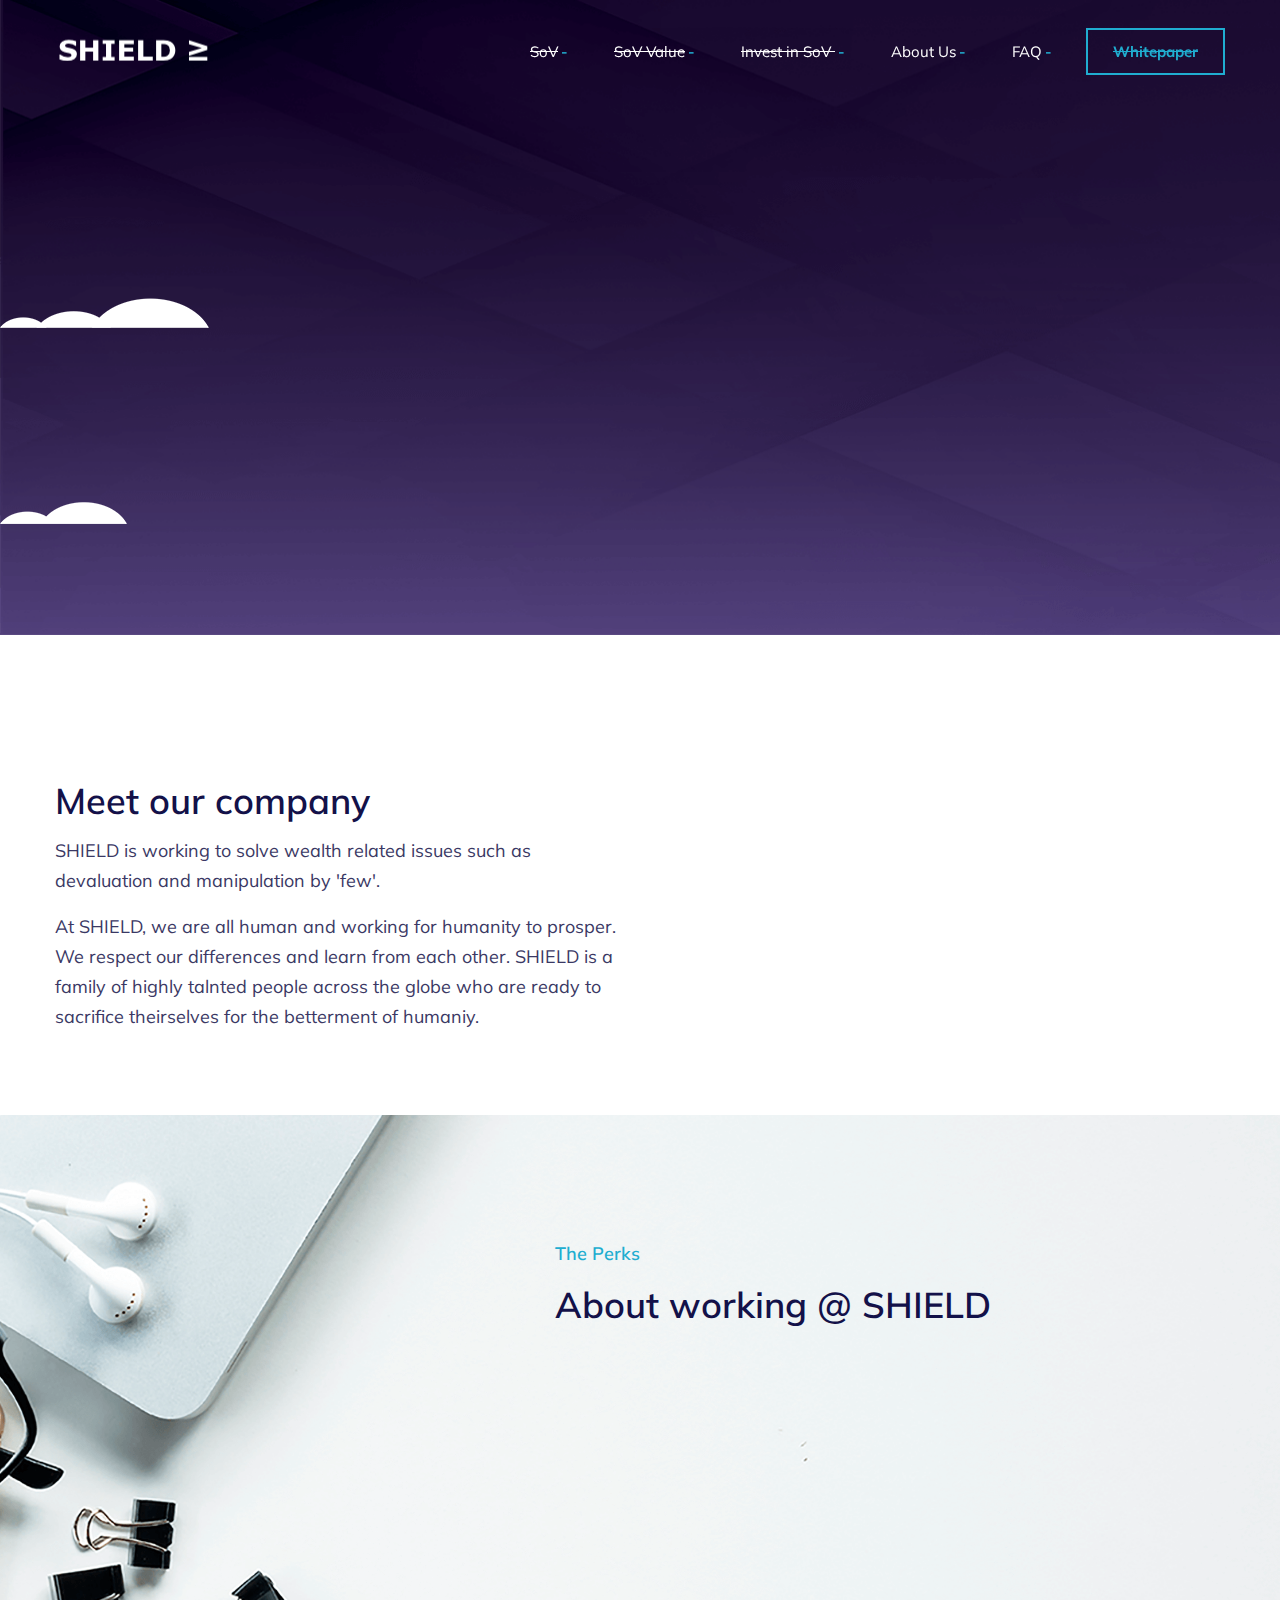
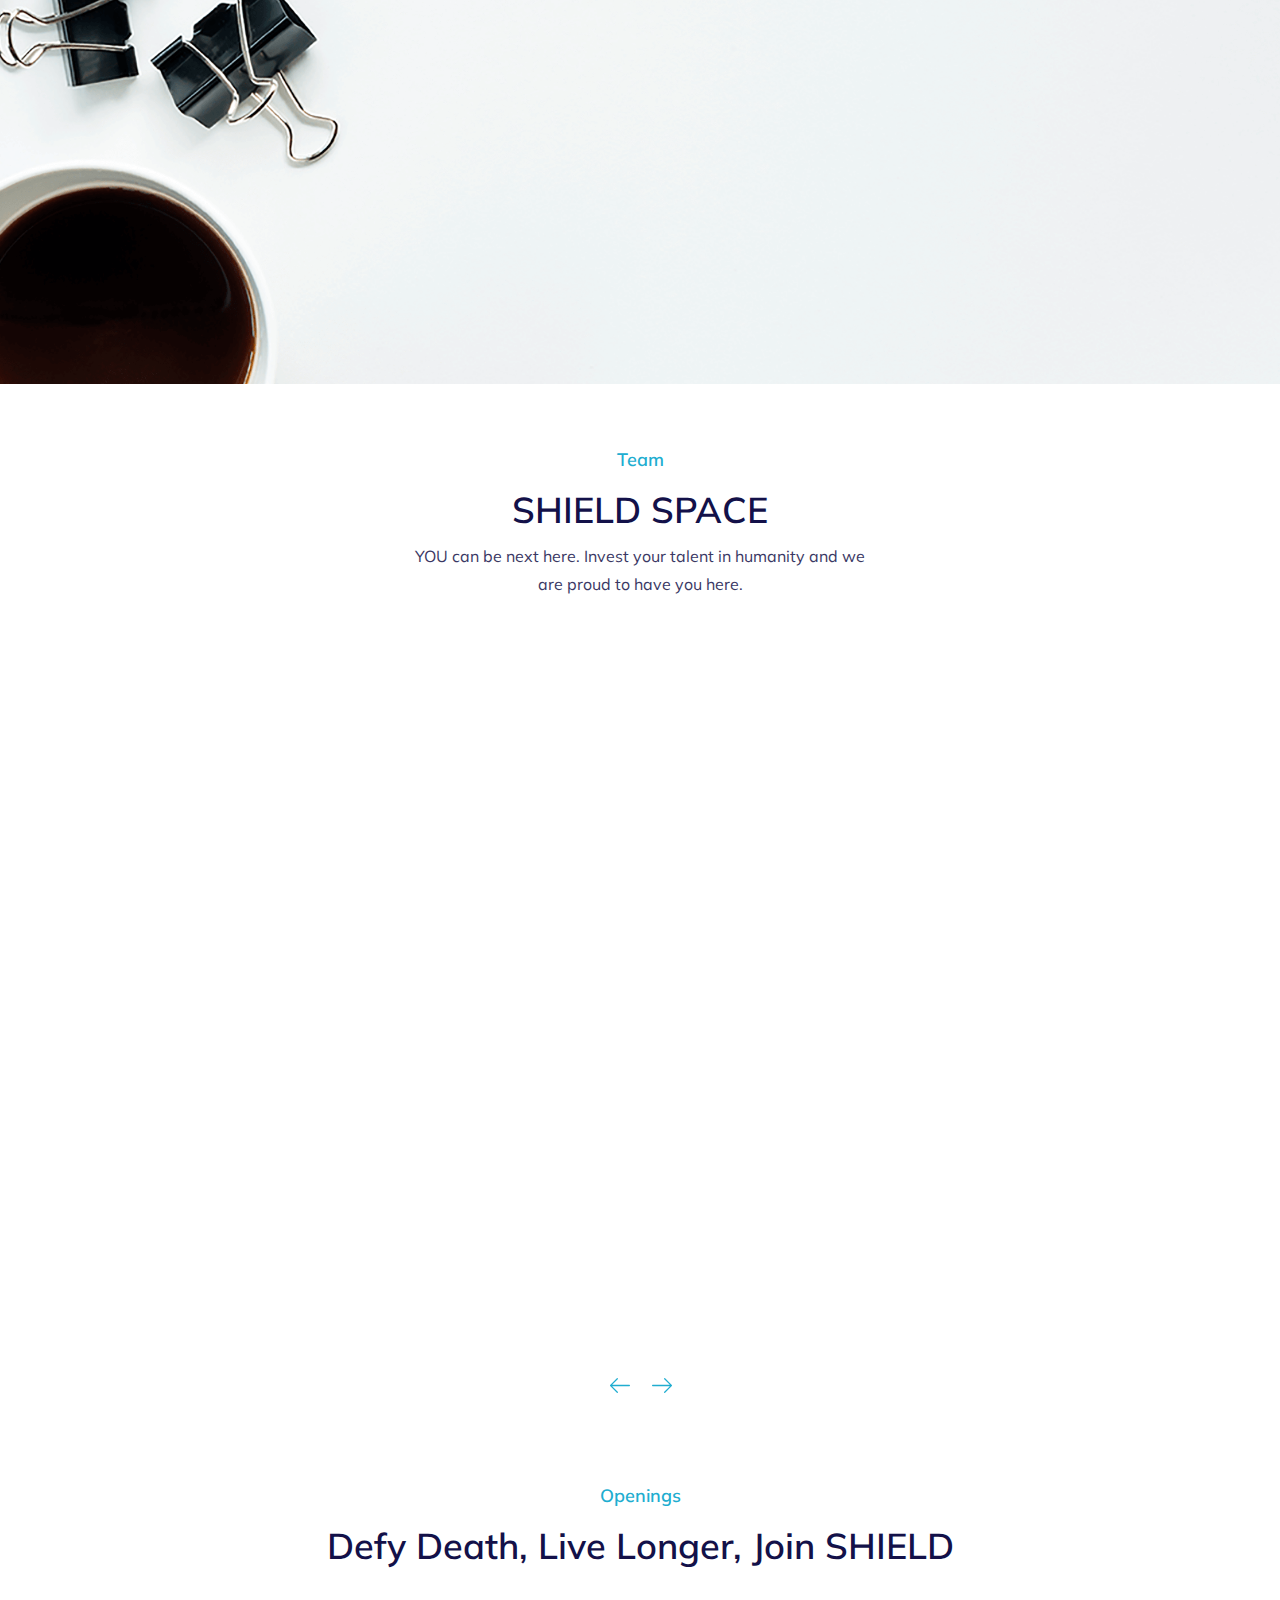
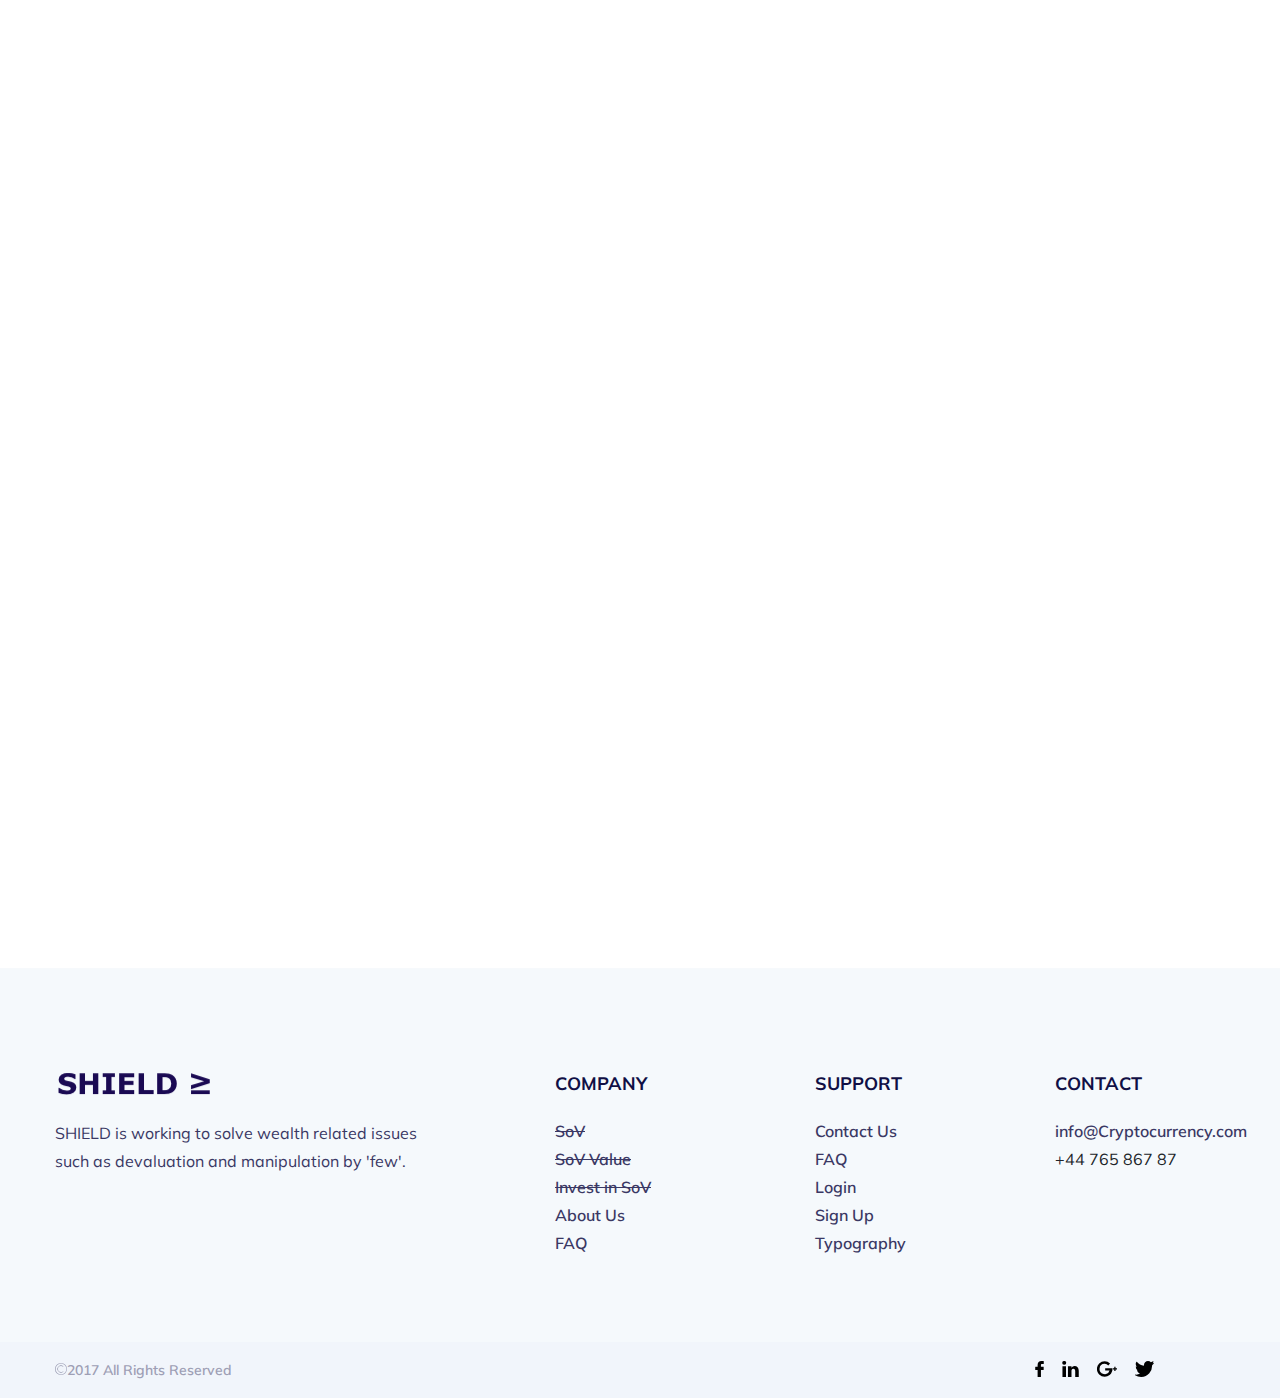
==== commit ba0c7c04: "updates in few files" ====
--- a/aboutus.html
+++ b/aboutus.html
@@ -48,14 +48,14 @@
 					<!--===================== Header Block ========================-->
 					<div class="header-block">
 						<ul id="accordion"  class="nav-menu list-unstyled list-inline">
-							<li class="list-inline-item"><a href="#">Ideology<span>-</span></a></li>
+							<li class="list-inline-item"><a href="#"><strike>SoV</strike><span>-</span></a></li>
+							<li class="list-inline-item"><a href="#"><strike>SoV Value</strike><span>-</span></a></li>
+							<li class="list-inline-item"><a href="#"><strike>Invest in SoV </strike><span>-</span></a></li>
 							<li class="list-inline-item"><a href="aboutus.html">About Us<span>-</span></a></li>
 							<li class="list-inline-item"><a href="faq.html">FAQ<span>-</span></a></li>
-							<li class="list-inline-item"><a href="#">SoV Value<span>-</span></a></li>
-							<li class="list-inline-item"><a href="#">Invest in SoV <span>-</span></a></li>
 						</ul>
 						<div class="text-center">
-							<a href="#contact" class="blue-brd-btn">Whitepaper</a>
+							<a href="#" class="blue-brd-btn"><strike>Whitepaper</strike></a>
 						</div>
 					</div>
 					<button class="mobile-btn">
@@ -294,12 +294,11 @@
 					<div class="inside-column">
 						<h4 class="title">Company</h4>
 						<ul class="list-unstyled">
-							<li><a href="index.html">Home</a></li>
-							<li><a href="#trade-currency-straight">Trade Currency</a></li>
-							<li><a href="#about-us-straight">Career</a></li>
-							<li><a href="#contact-straight">Support</a></li>
-							<li><a href="#blog-grid-straight">Blog</a></li>
-							<li><a href="#calculator-straight">Currency Calculator</a></li>
+							<li class="list-inline-item"><a href="#"><strike>SoV</strike><span></span></a></li><br>
+							<li class="list-inline-item"><a href="#"><strike>SoV Value</strike><span></span></a></li><br>
+							<li class="list-inline-item"><a href="#"><strike>Invest in SoV </strike><span></span></a></li><br>
+							<li class="list-inline-item"><a href="aboutus.html">About Us<span></span></a></li><br>
+							<li class="list-inline-item"><a href="faq.html">FAQ<span></span></a></li><br>
 						</ul>
 					</div>
 				</div>
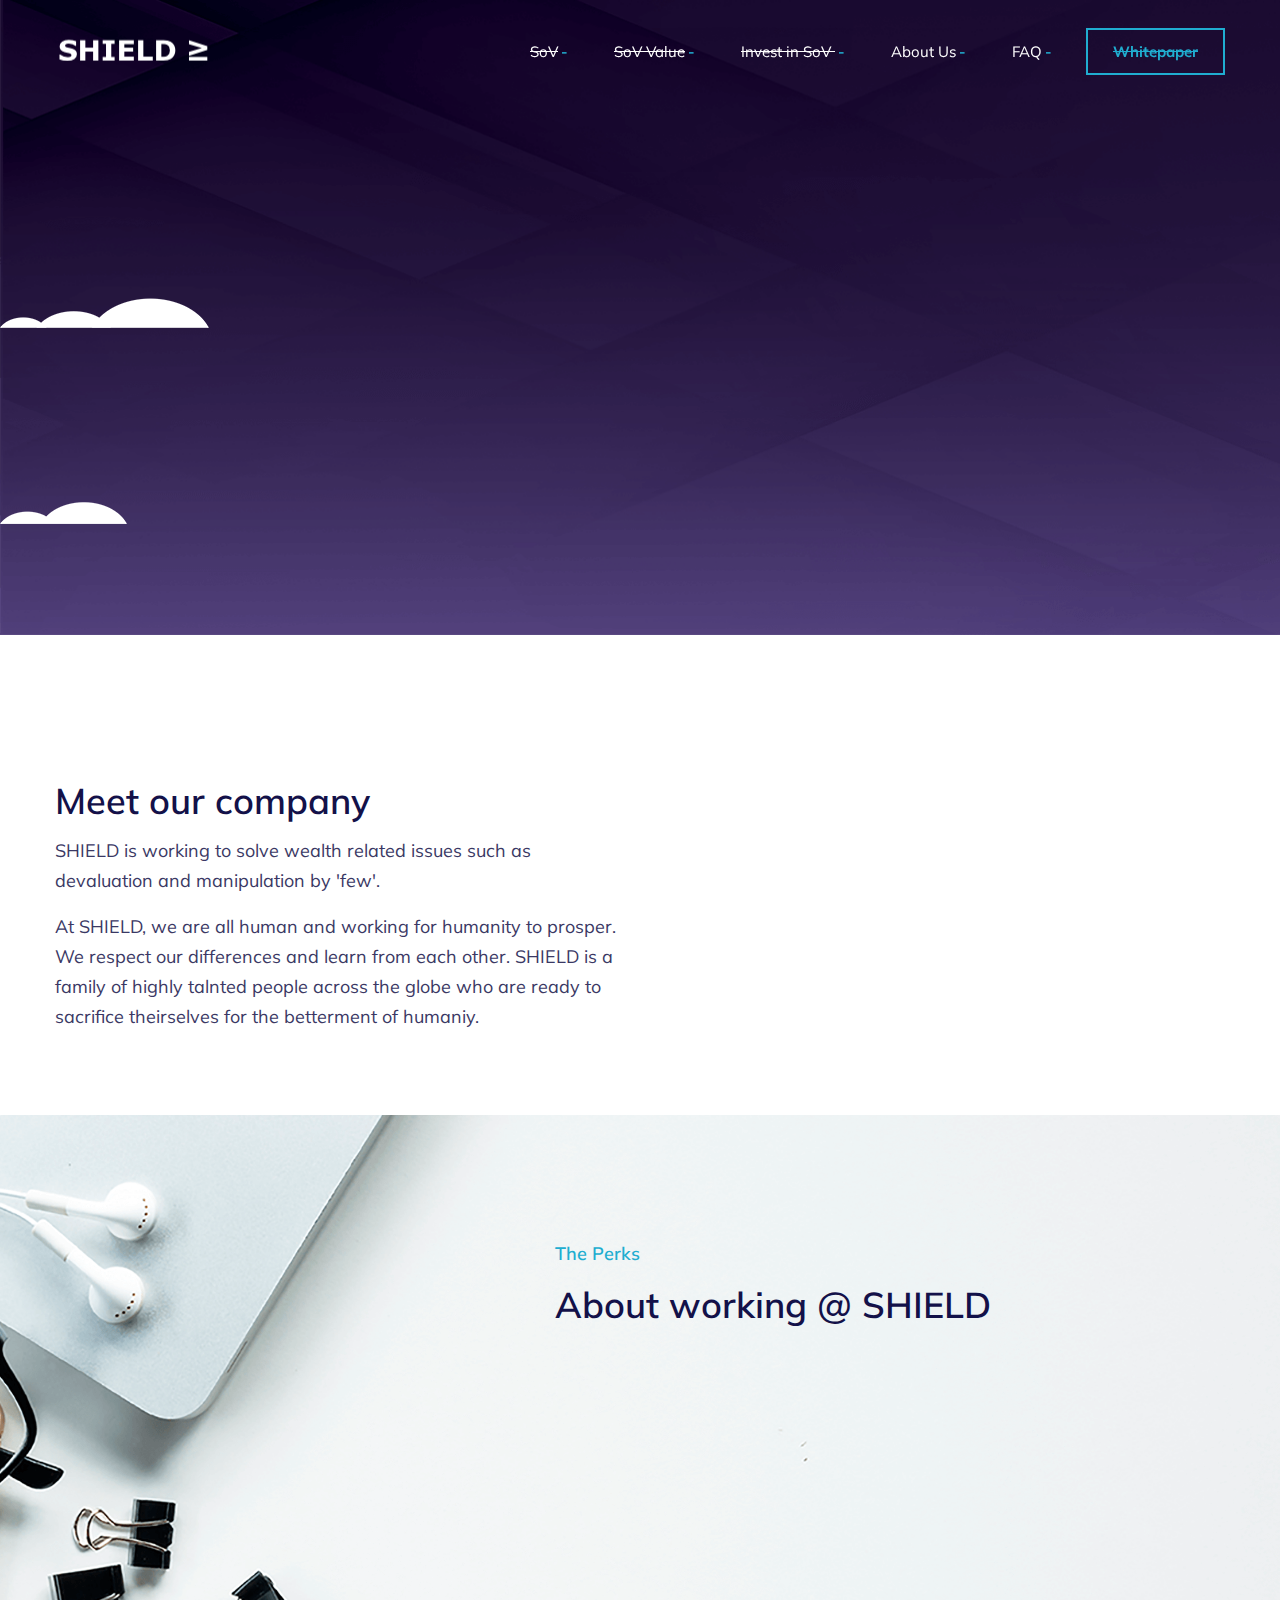
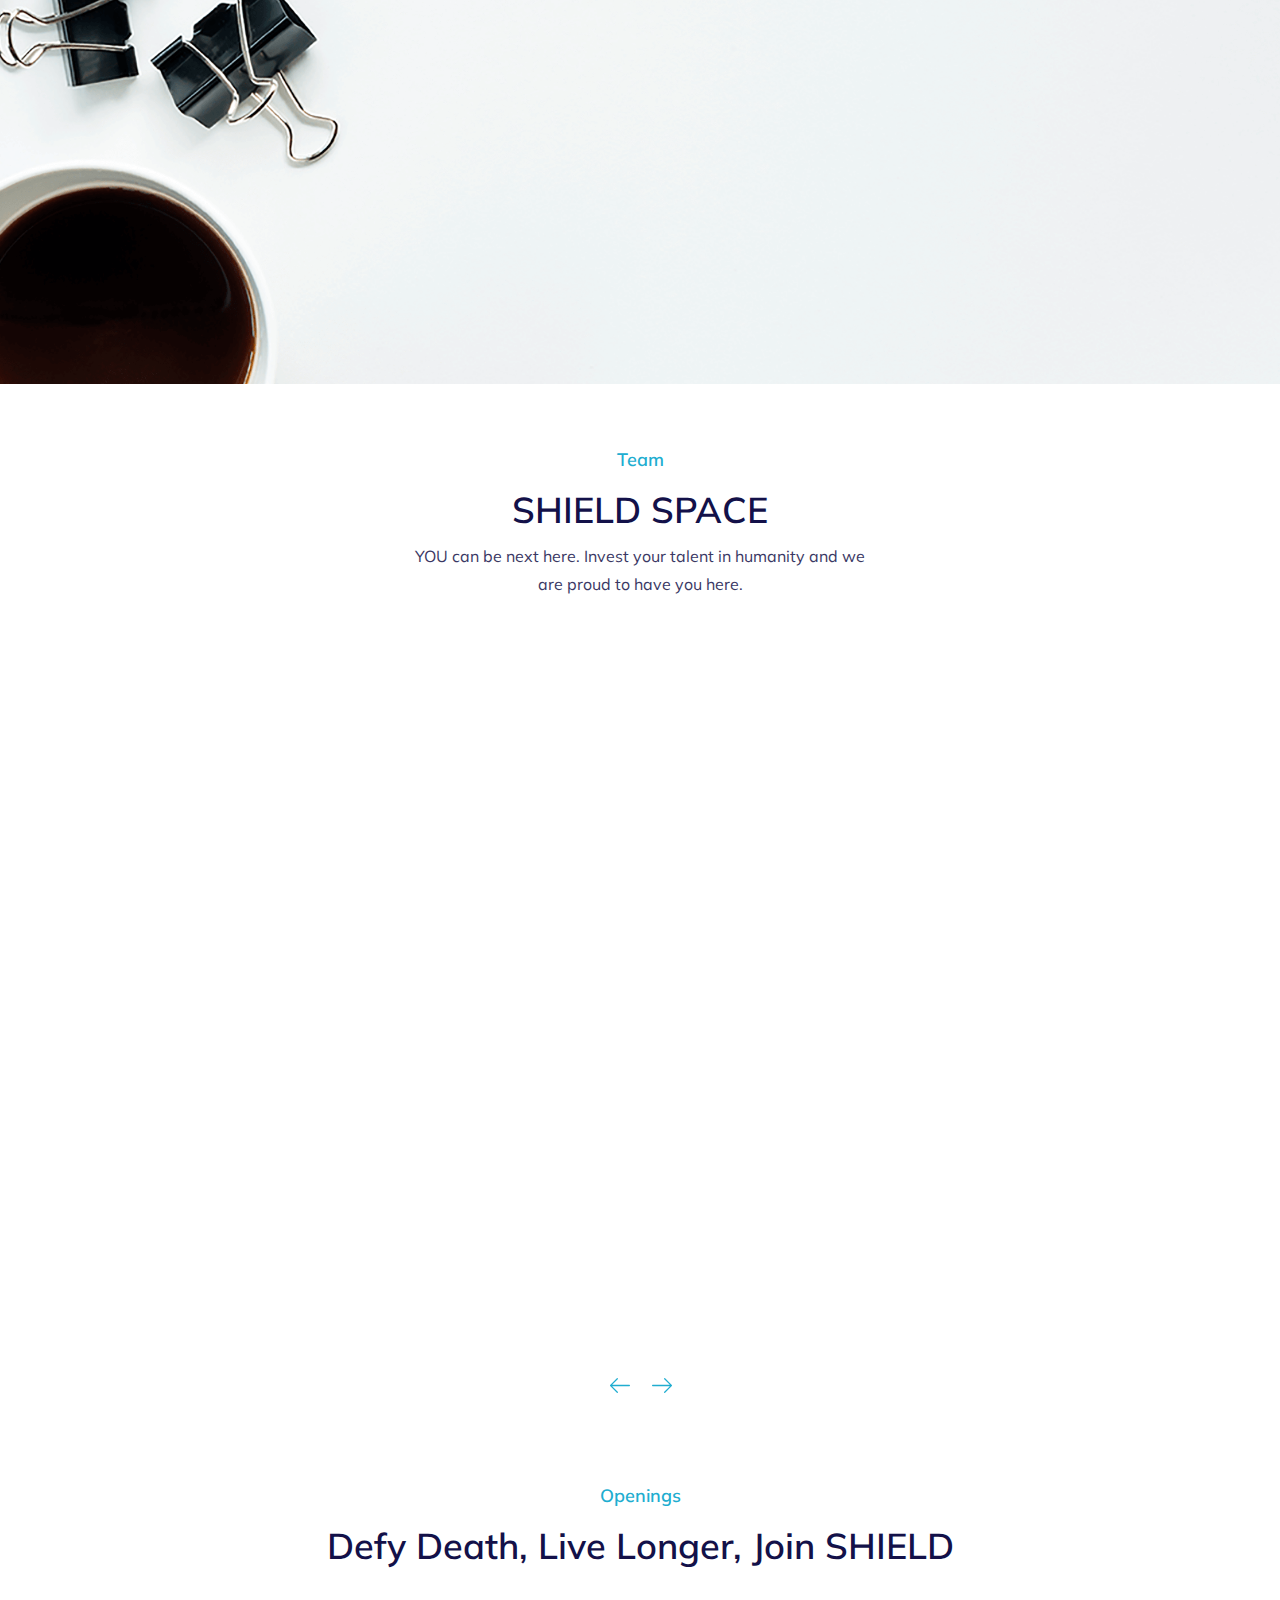
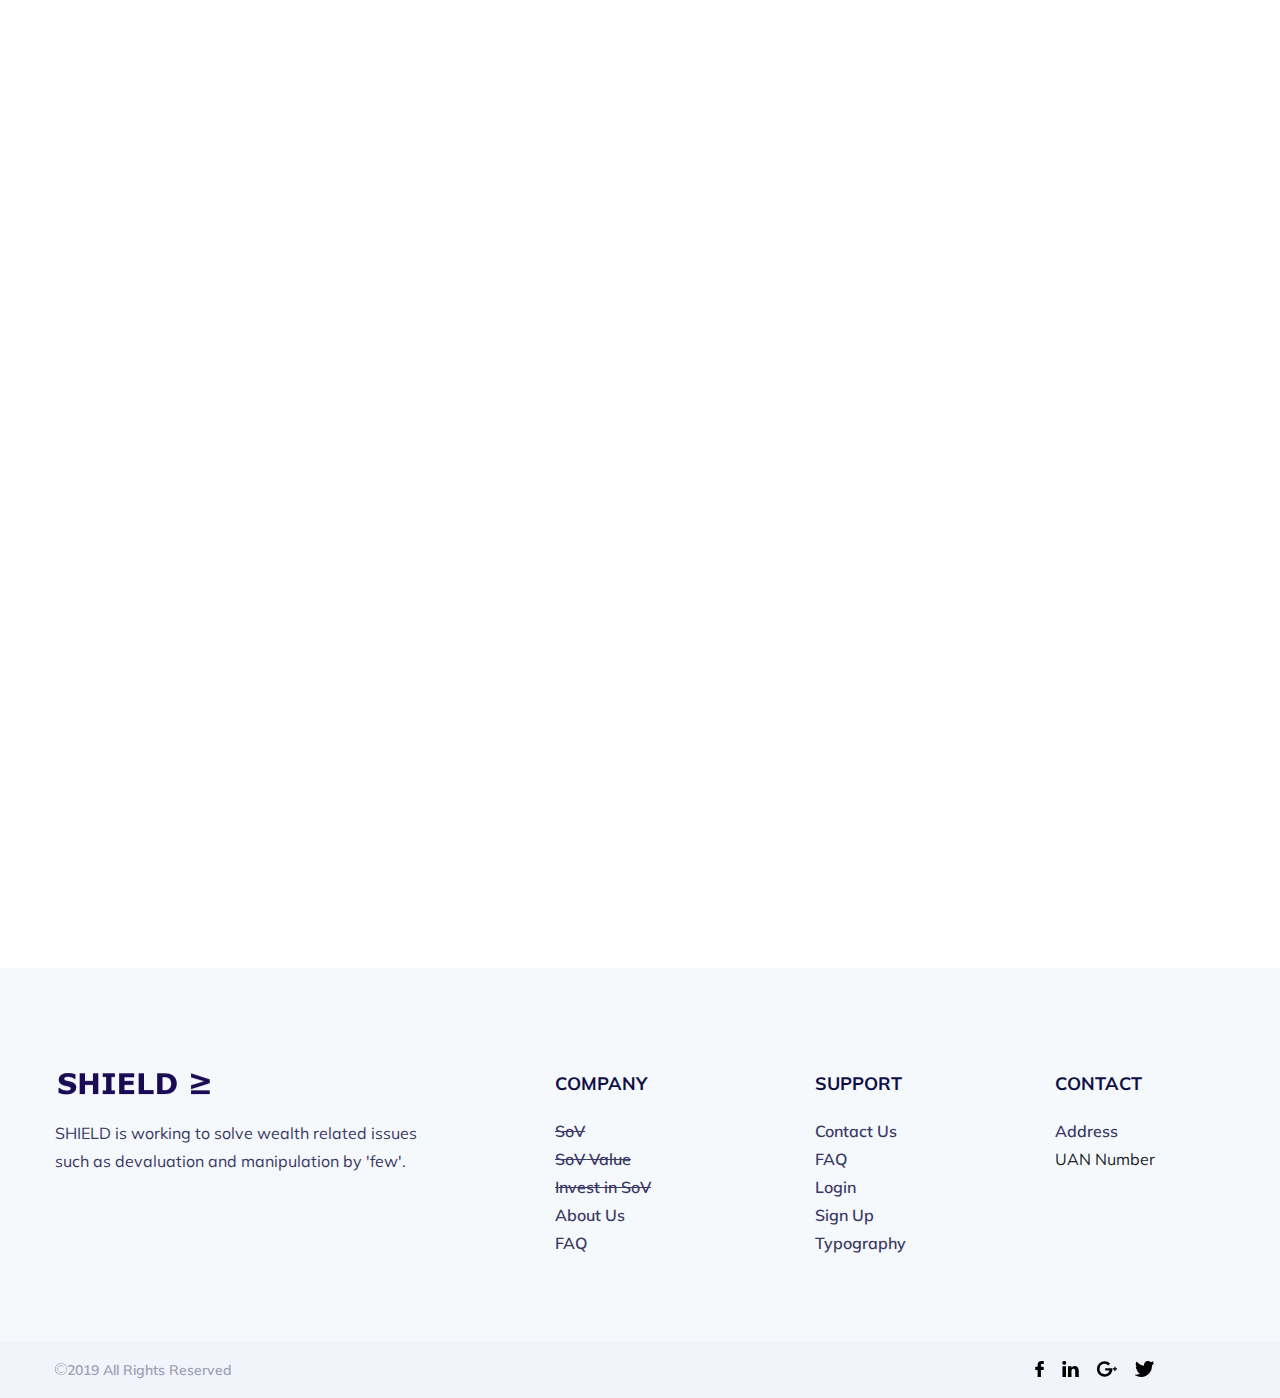
==== commit 16735406: "few adjustments" ====
--- a/aboutus.html
+++ b/aboutus.html
@@ -235,42 +235,42 @@
 					<li class="d-flex justify-content-between align-items-center animated bounceInUp delay-250">
 						<div class="inside">
 							<h4>Scientist</h4>
-							<p>Lorem ipsum dolor sit amet, consectetur adipiscing elit.</p>
+							<p>Wide range of scientists from web developer to AI, Data and blockchain experts.</p>
 						</div>
 						<a href="#" class="see-brd-btn">Openings</a>
 					</li>
 					<li class="d-flex justify-content-between align-items-center animated bounceInUp delay-500">
 						<div class="inside">
 							<h4>Artist</h4>
-							<p>Lorem ipsum dolor sit amet, consectetur adipiscing elit.</p>
+							<p>Variety of openings such as designing web, logos, prints and alike. </p>
 						</div>
 						<a href="#" class="see-brd-btn">Openings</a>
 					</li>
 					<li class="d-flex justify-content-between align-items-center animated bounceInUp delay-750">
 						<div class="inside">
 							<h4>Financing</h4>
-							<p>Lorem ipsum dolor sit amet, consectetur adipiscing elit.</p>
+							<p>To Deal all type of financial issues, we need nerds of the industry.</p>
 						</div>
 						<a href="#" class="see-brd-btn">Openings</a>
 					</li>
 					<li class="d-flex justify-content-between align-items-center animated bounceInUp delay-1000">
 						<div class="inside">
 							<h4>Accountancy</h4>
-							<p>Lorem ipsum dolor sit amet, consectetur adipiscing elit.</p>
+							<p>Keeping and developing accounts of the whole new world.</p>
 						</div>
 						<a href="#" class="see-brd-btn">Openings</a>
 					</li>
 					<li class="d-flex justify-content-between align-items-center animated bounceInUp delay-1000">
 						<div class="inside">
 							<h4>Marketing</h4>
-							<p>Lorem ipsum dolor sit amet, consectetur adipiscing elit.</p>
+							<p>Spreading our message, mission and products to the world.</p>
 						</div>
 						<a href="#" class="see-brd-btn">Openings</a>
 					</li>
 					<li class="d-flex justify-content-between align-items-center animated bounceInUp delay-1000">
 						<div class="inside">
 							<h4>Other</h4>
-							<p>Lorem ipsum dolor sit amet, consectetur adipiscing elit.</p>
+							<p>What else you have to bring on the table to support the cause.</p>
 						</div>
 						<a href="#" class="see-brd-btn">Openings</a>
 					</li>
@@ -317,8 +317,8 @@
 				<div class="col-xl-2 col-lg-3 col-md-6 col-12">
 					<h4 class="title">Contact</h4>
 					<ul class="list-unstyled">
-						<li><a href="#">info@Cryptocurrency.com</a></li>
-						<li>+44 765 867 87</li>
+						<li><a href="#">Address</a></li>
+						<li>UAN Number</li>
 					</ul>
 				</div>
 			</div>
@@ -328,7 +328,7 @@
 			<div class="container">
 				<div class="row align-items-center">
 					<div class="col-md-6 col-6">
-						<p><img class="svg social-link" src="wp-content/themes/cryptocurrency-html/assets/img/copyright.svg" alt="images">2017 All Rights Reserved</p>
+						<p><img class="svg social-link" src="wp-content/themes/cryptocurrency-html/assets/img/copyright.svg" alt="images">2019 All Rights Reserved</p>
 					</div>
 					<div class="col-md-6 col-6">
 						<div class="footer-social-wrapper">
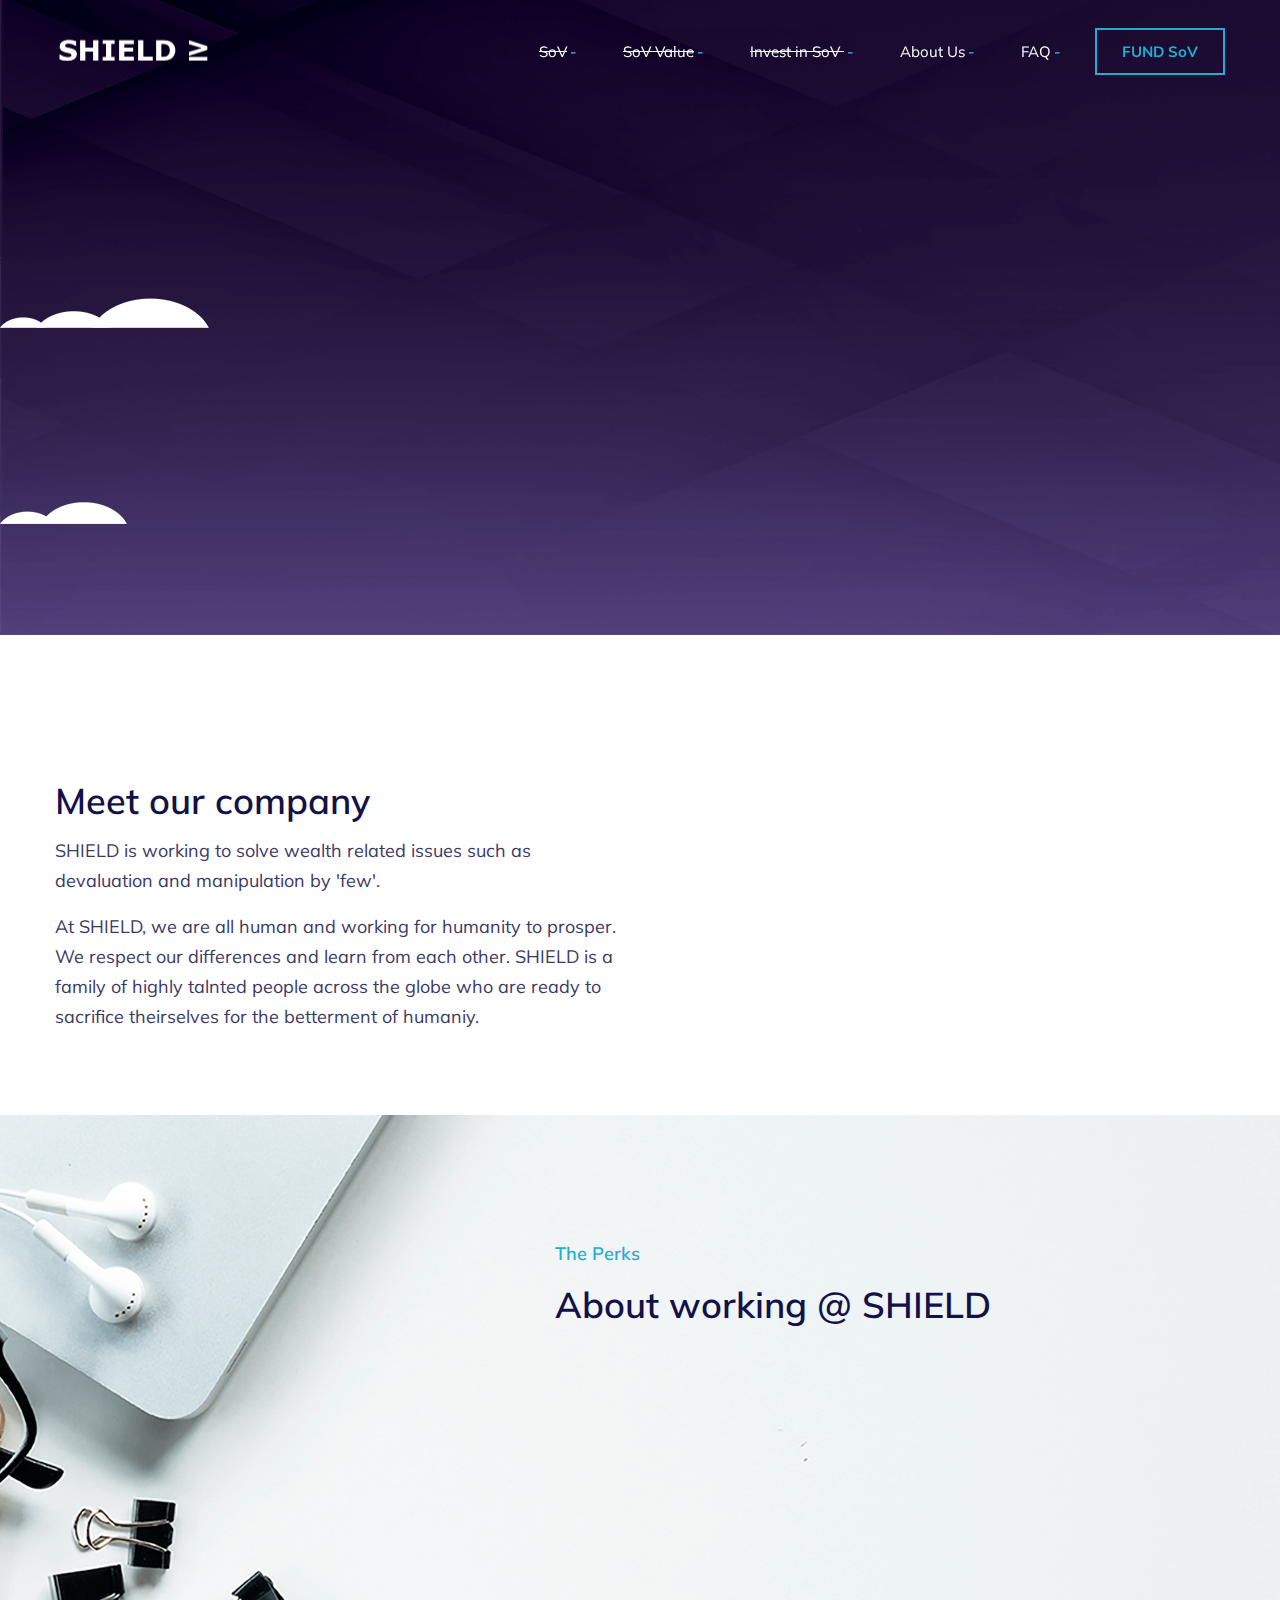
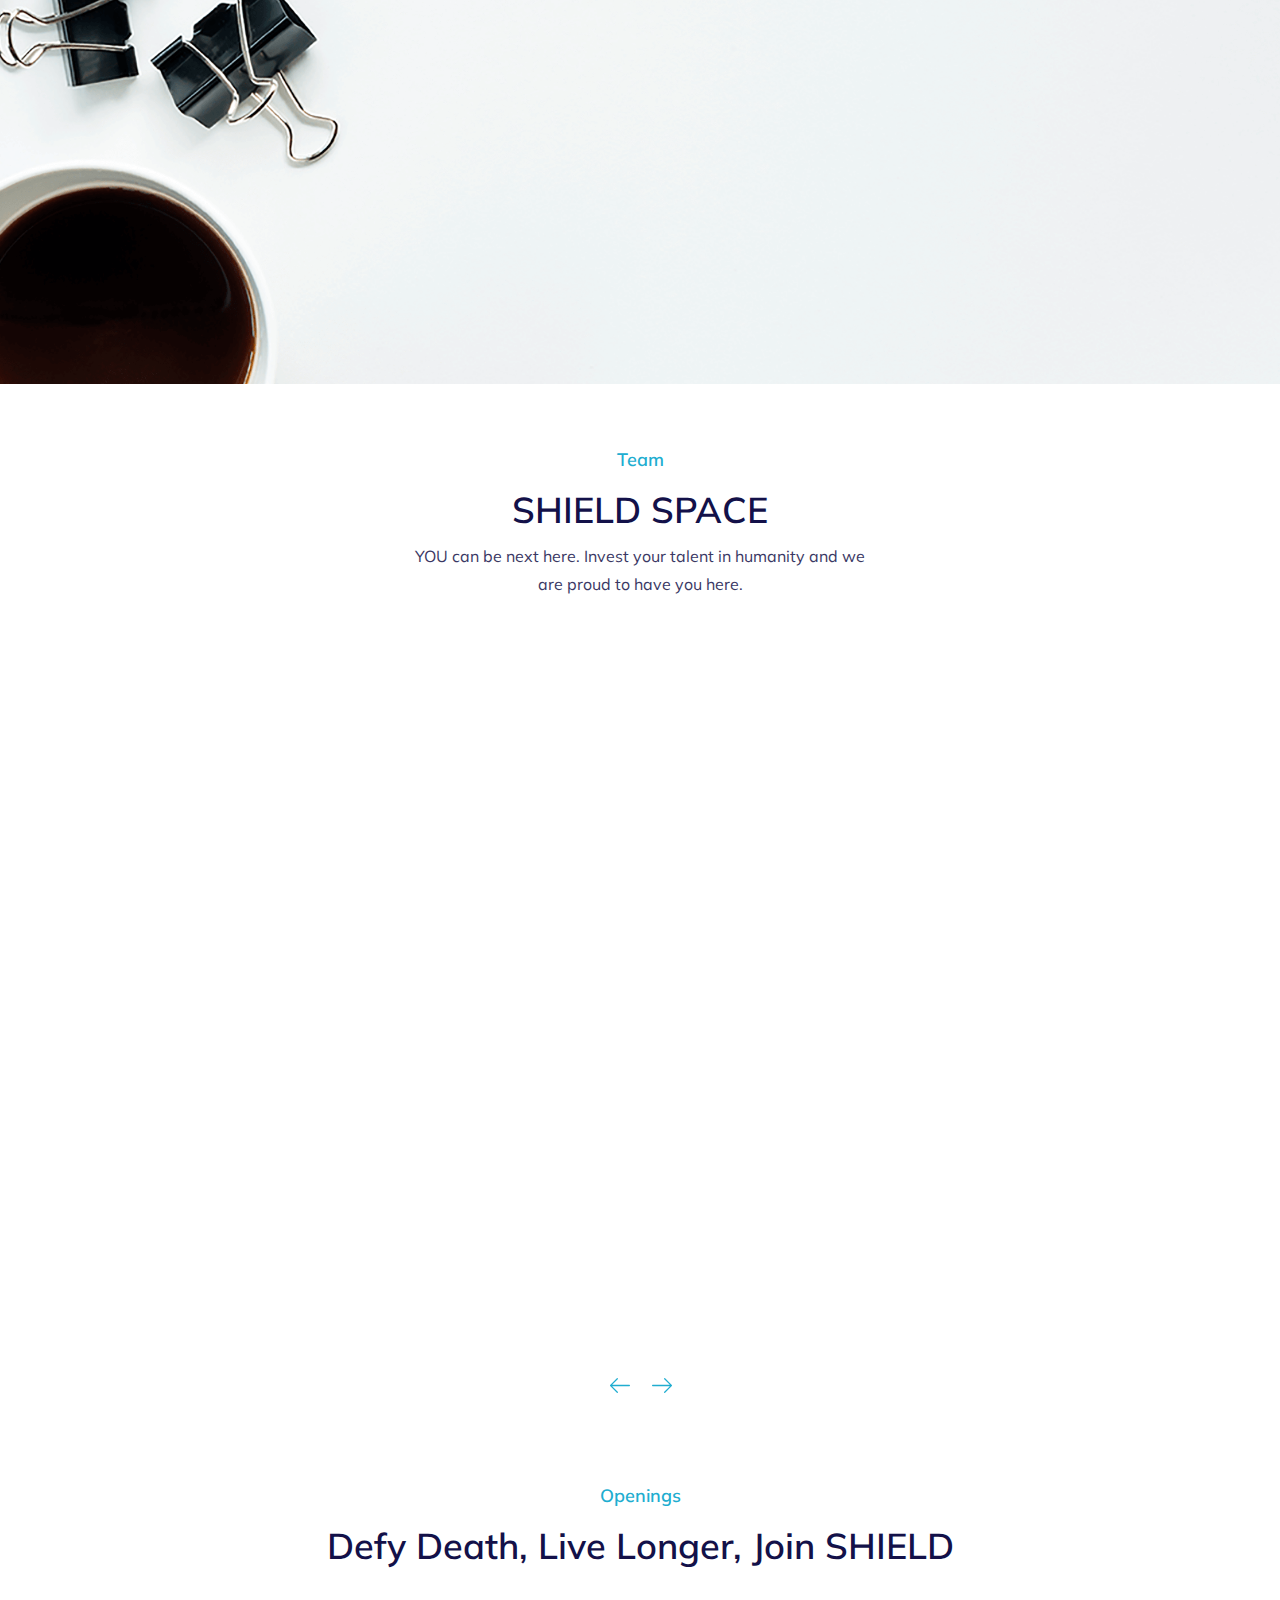
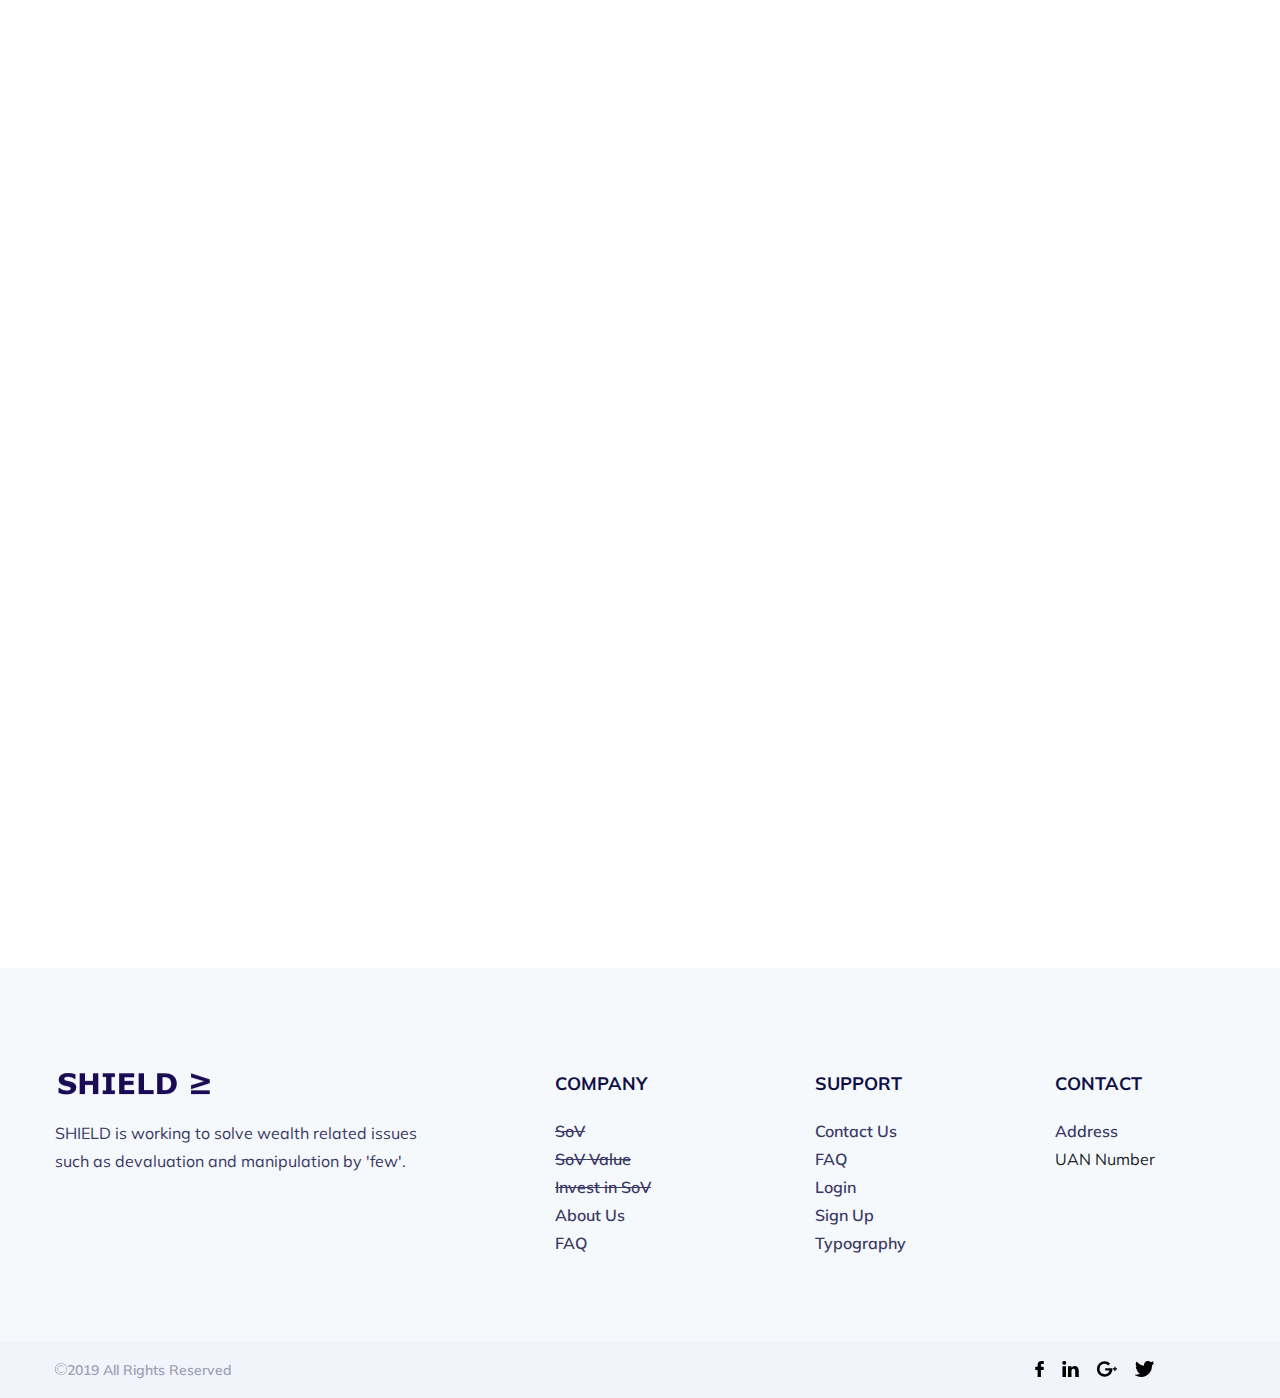
==== commit fc3cf0d5: "fund link added" ====
--- a/aboutus.html
+++ b/aboutus.html
@@ -55,7 +55,7 @@
 							<li class="list-inline-item"><a href="faq.html">FAQ<span>-</span></a></li>
 						</ul>
 						<div class="text-center">
-							<a href="#" class="blue-brd-btn"><strike>Whitepaper</strike></a>
+							<a href="https://gogetfunding.com/sov-stable-open-source-decentralised-coin-which-is-not-pegged-to-fiat-or-metal/" class="blue-brd-btn">FUND SoV</a>
 						</div>
 					</div>
 					<button class="mobile-btn">
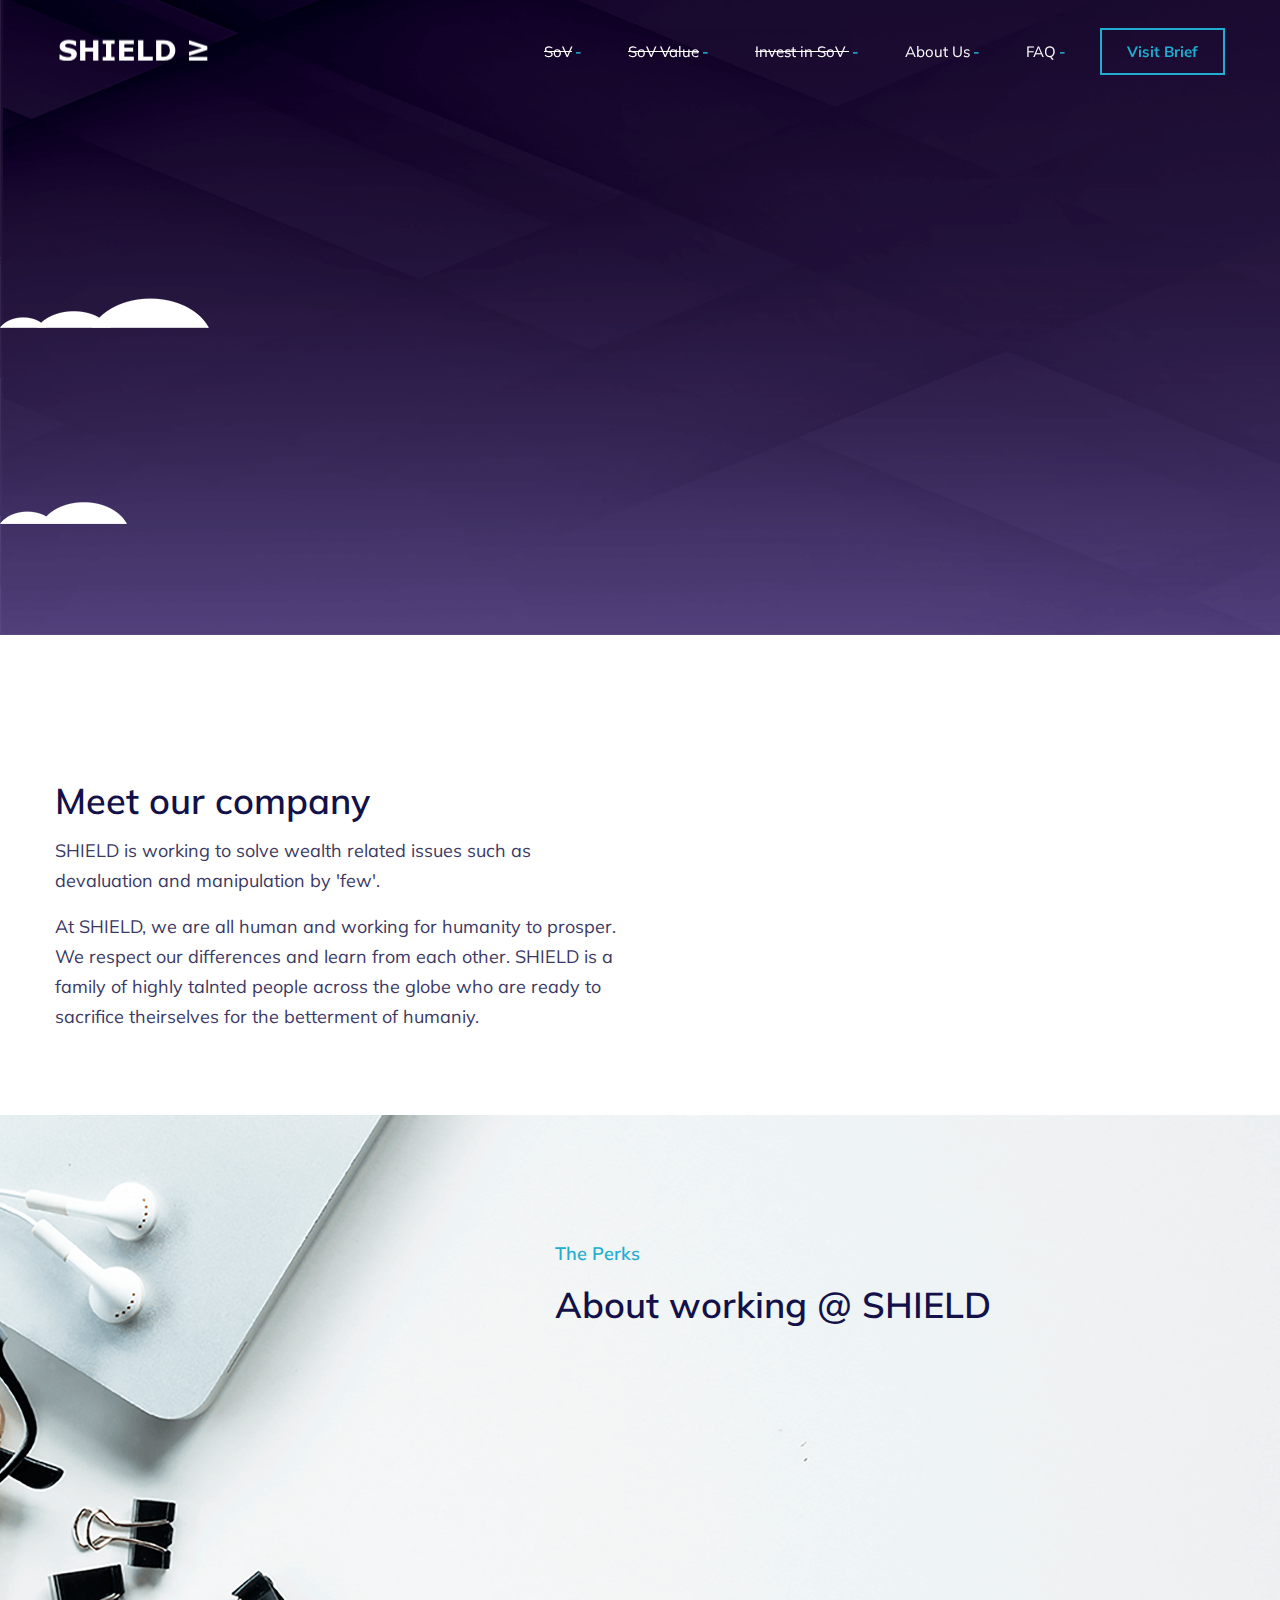
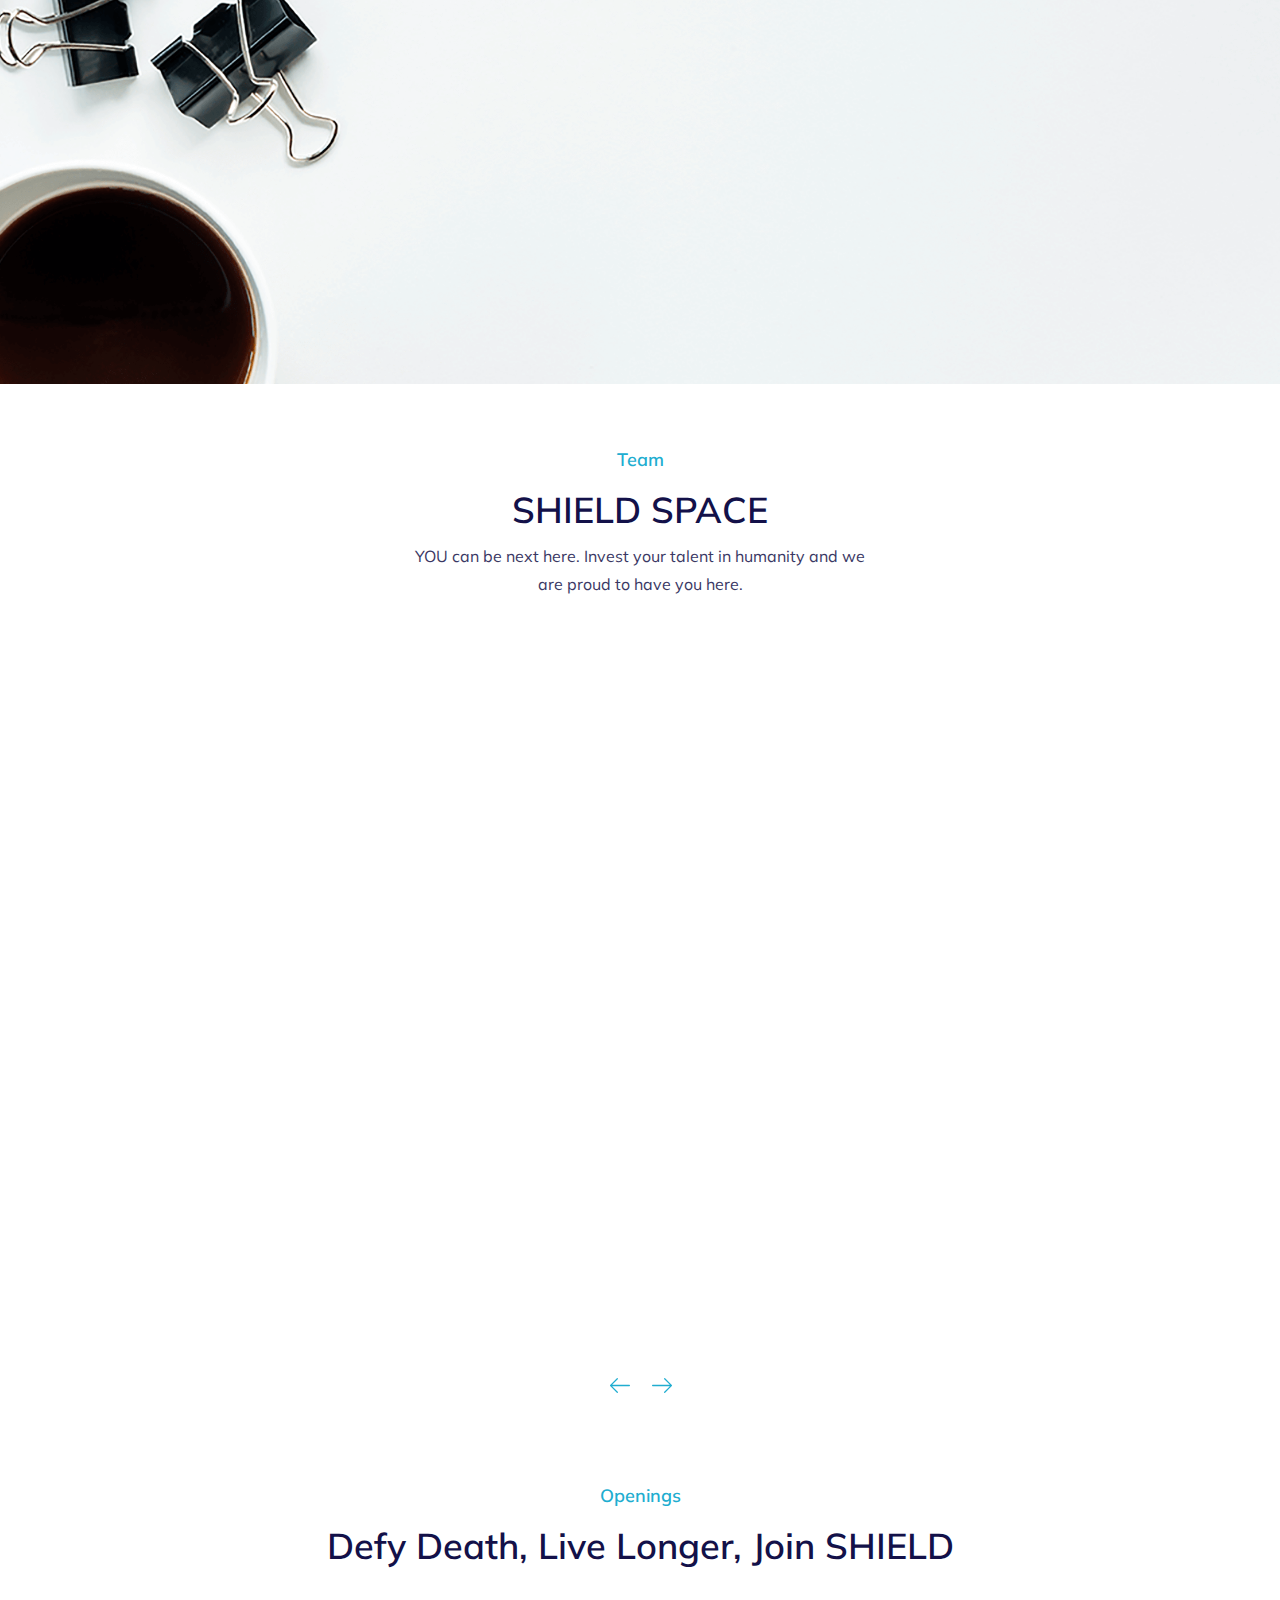
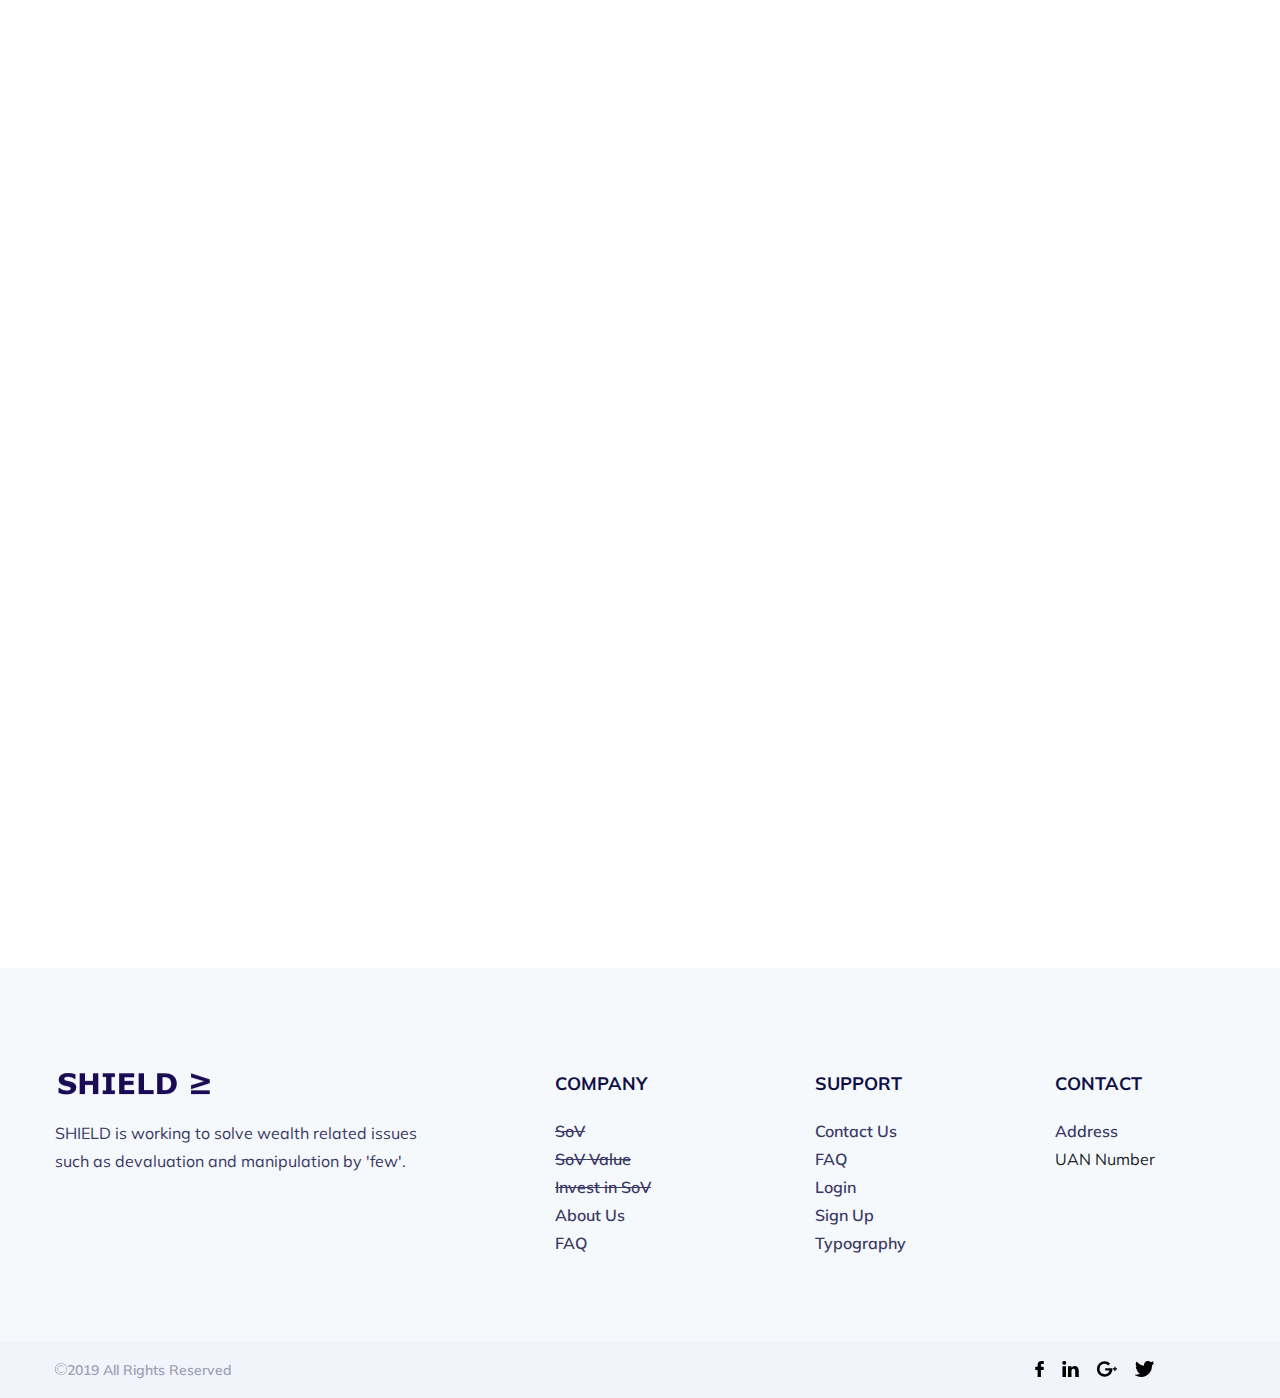
==== commit e8c1272e: "few changes" ====
--- a/aboutus.html
+++ b/aboutus.html
@@ -55,7 +55,7 @@
 							<li class="list-inline-item"><a href="faq.html">FAQ<span>-</span></a></li>
 						</ul>
 						<div class="text-center">
-							<a href="https://gogetfunding.com/sov-stable-open-source-decentralised-coin-which-is-not-pegged-to-fiat-or-metal/" class="blue-brd-btn">FUND SoV</a>
+							<a href="https://thecompanybrief.com/briefs/77hs2" target="_blank" class="blue-brd-btn">Visit Brief</a>
 						</div>
 					</div>
 					<button class="mobile-btn">
